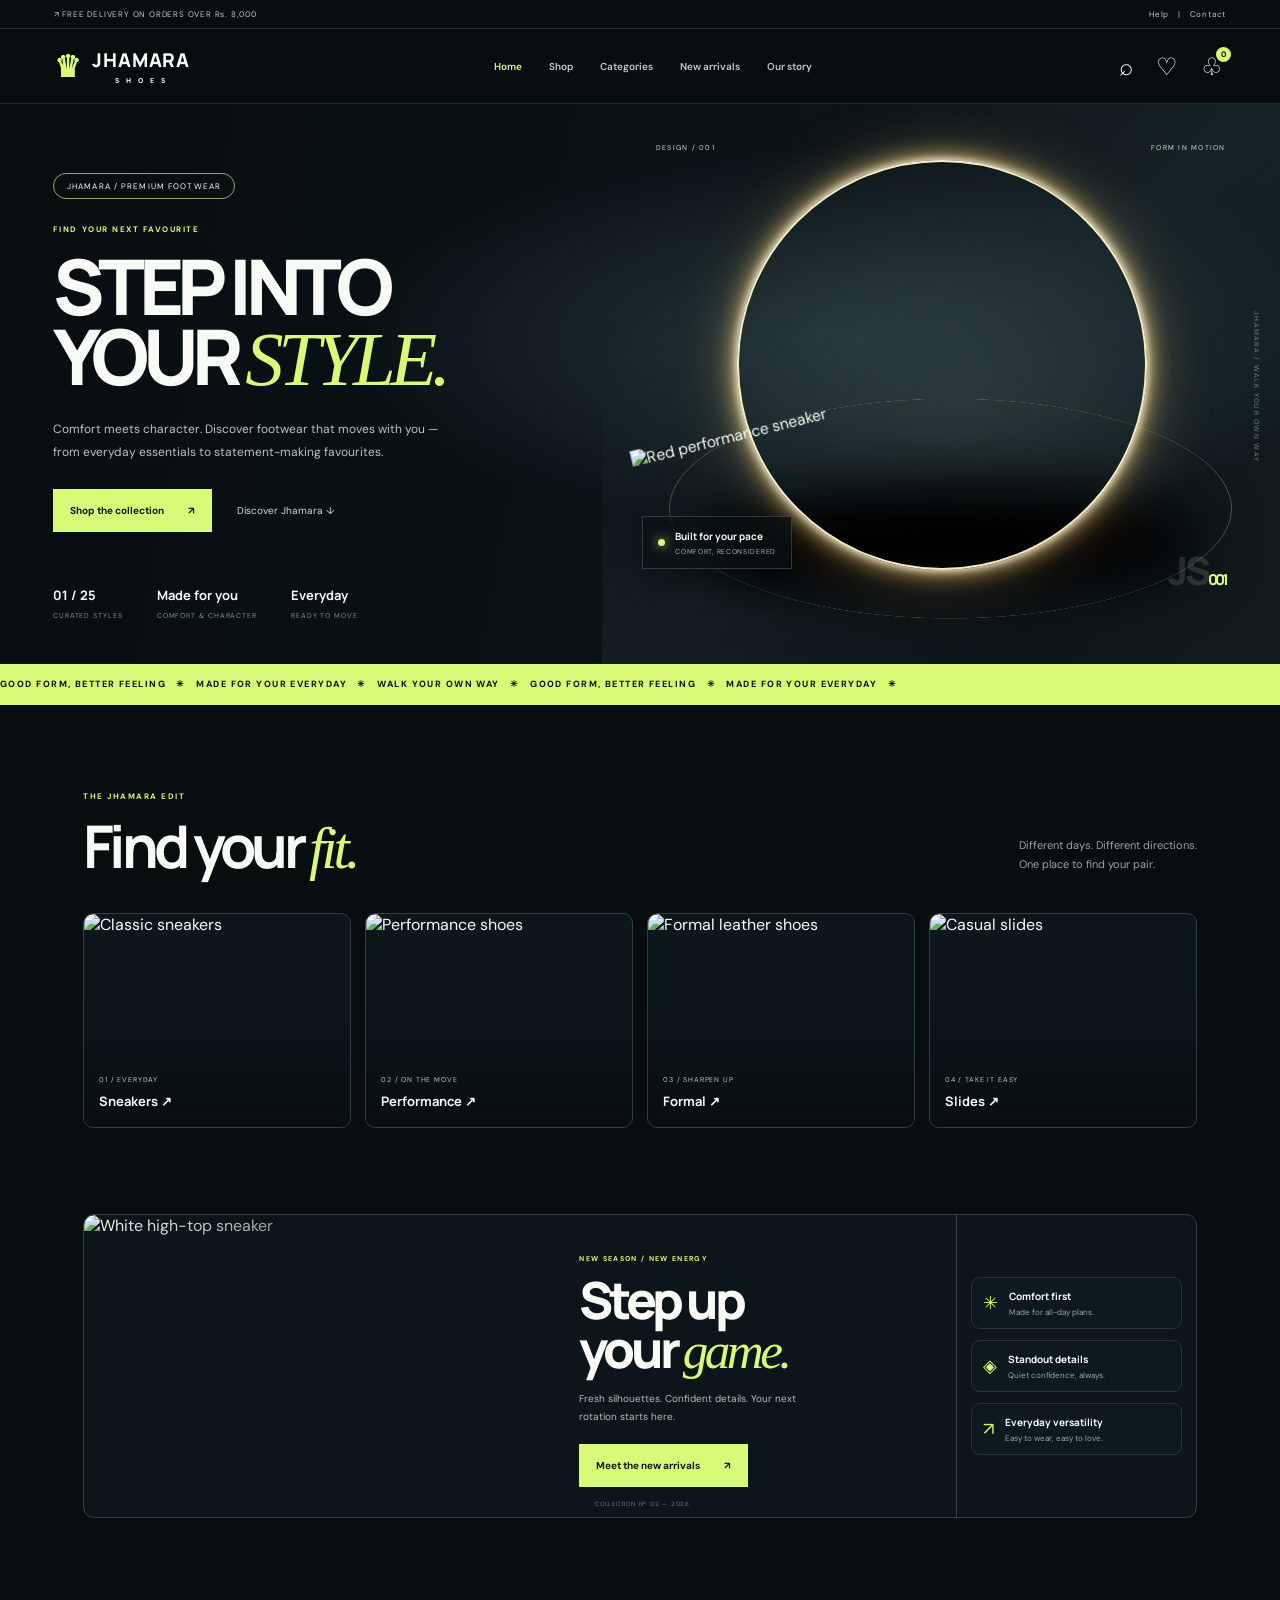
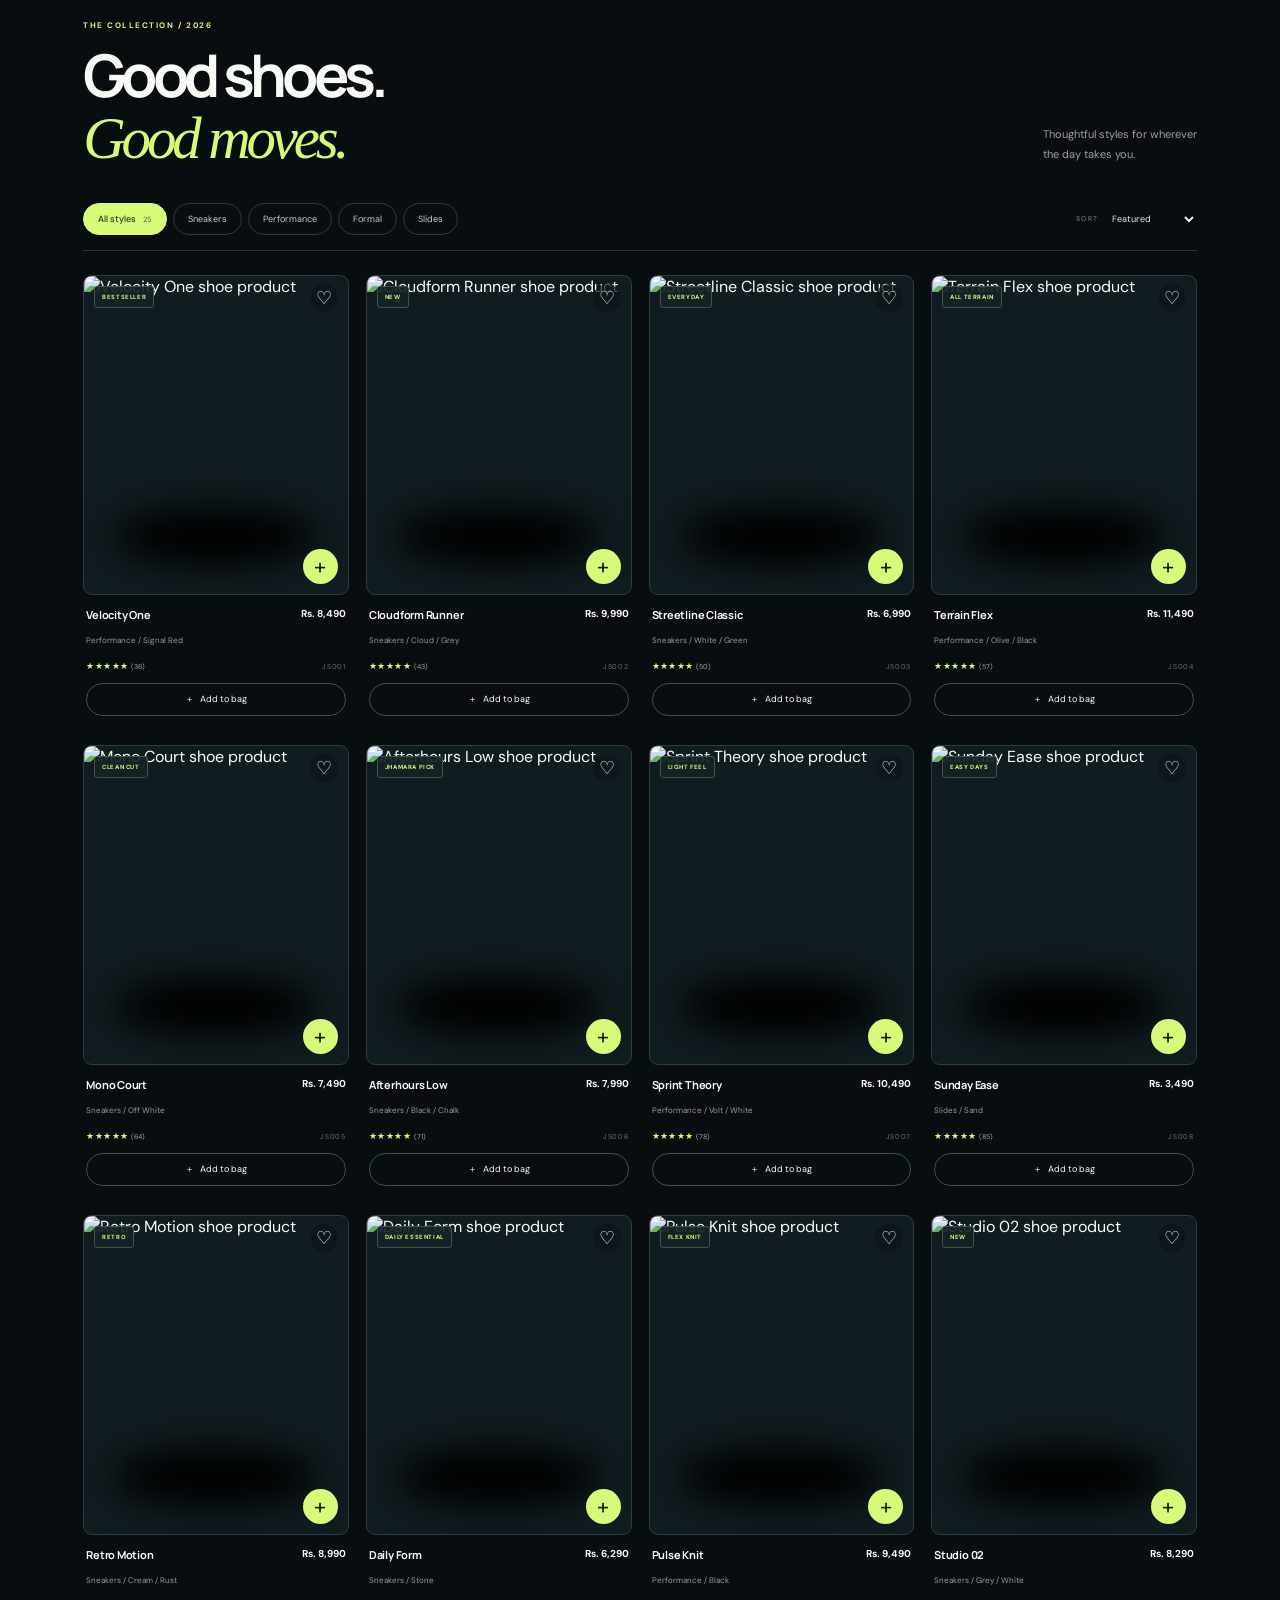
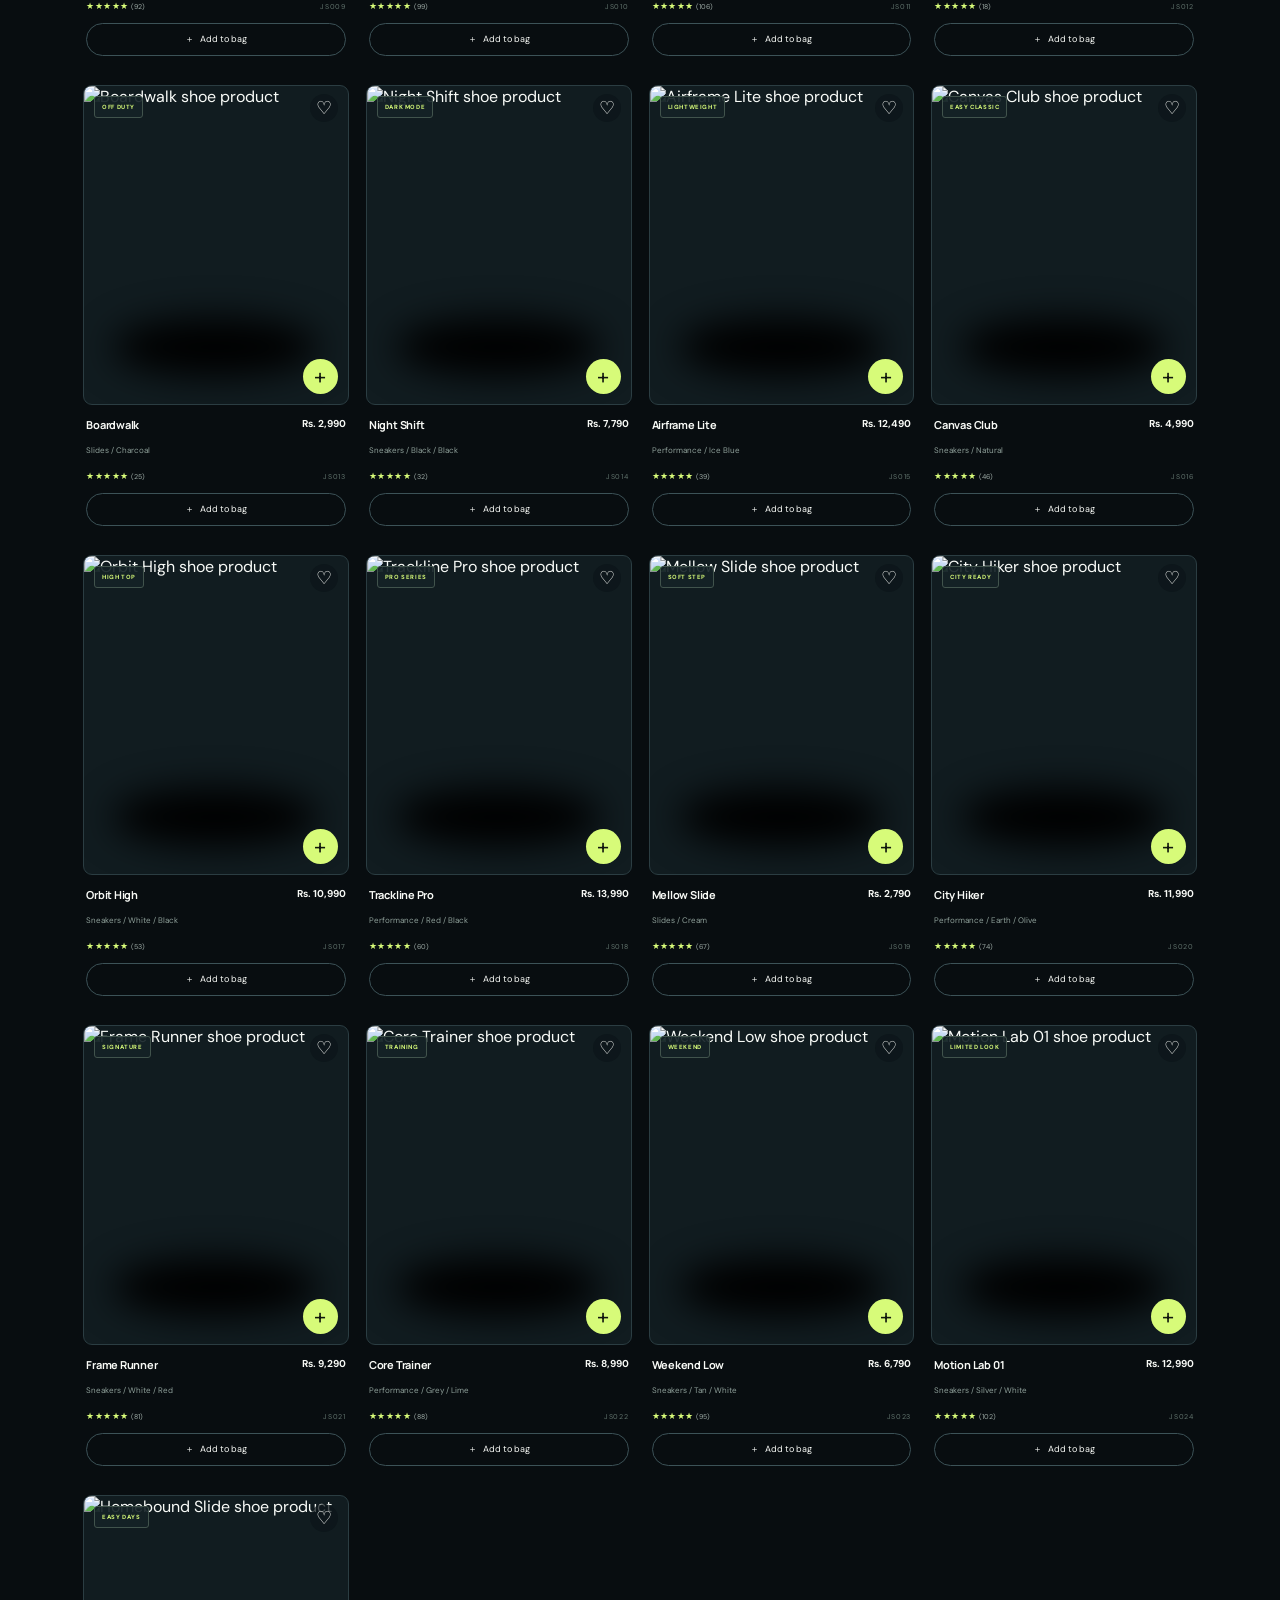
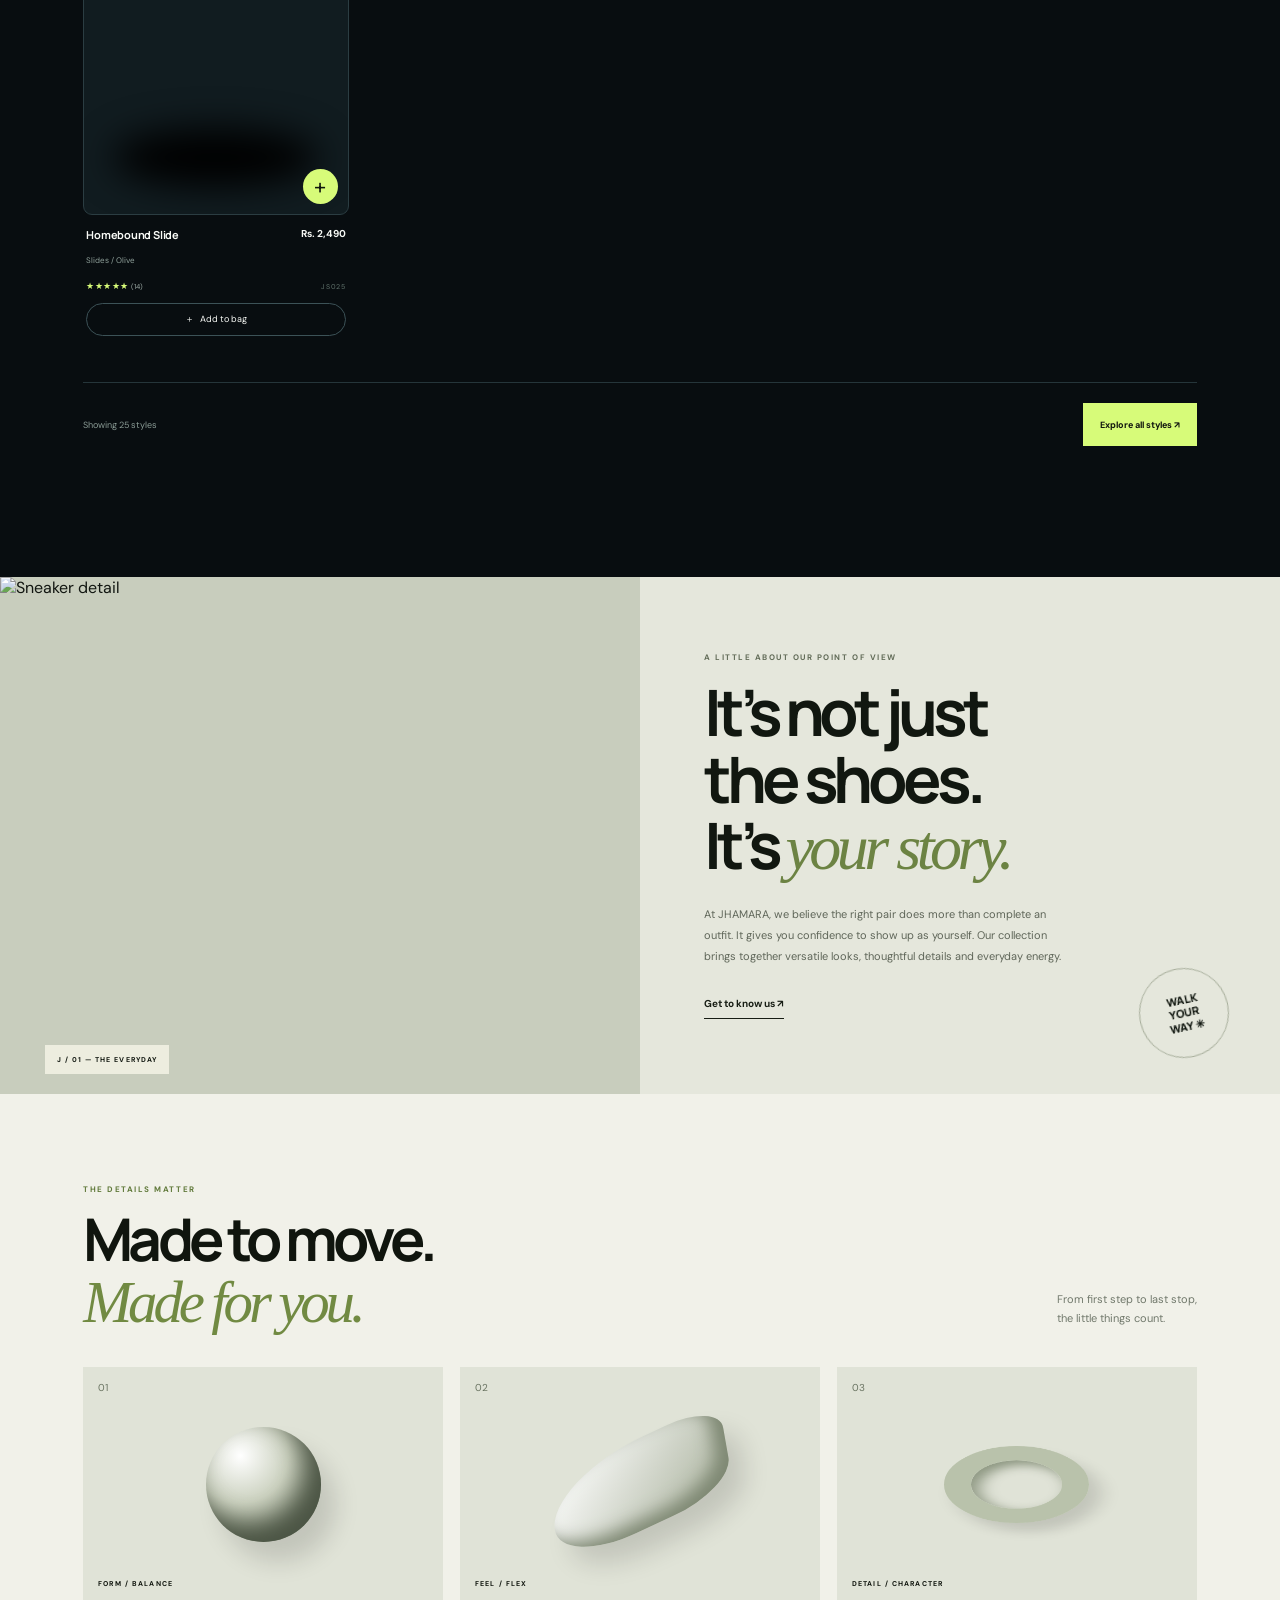
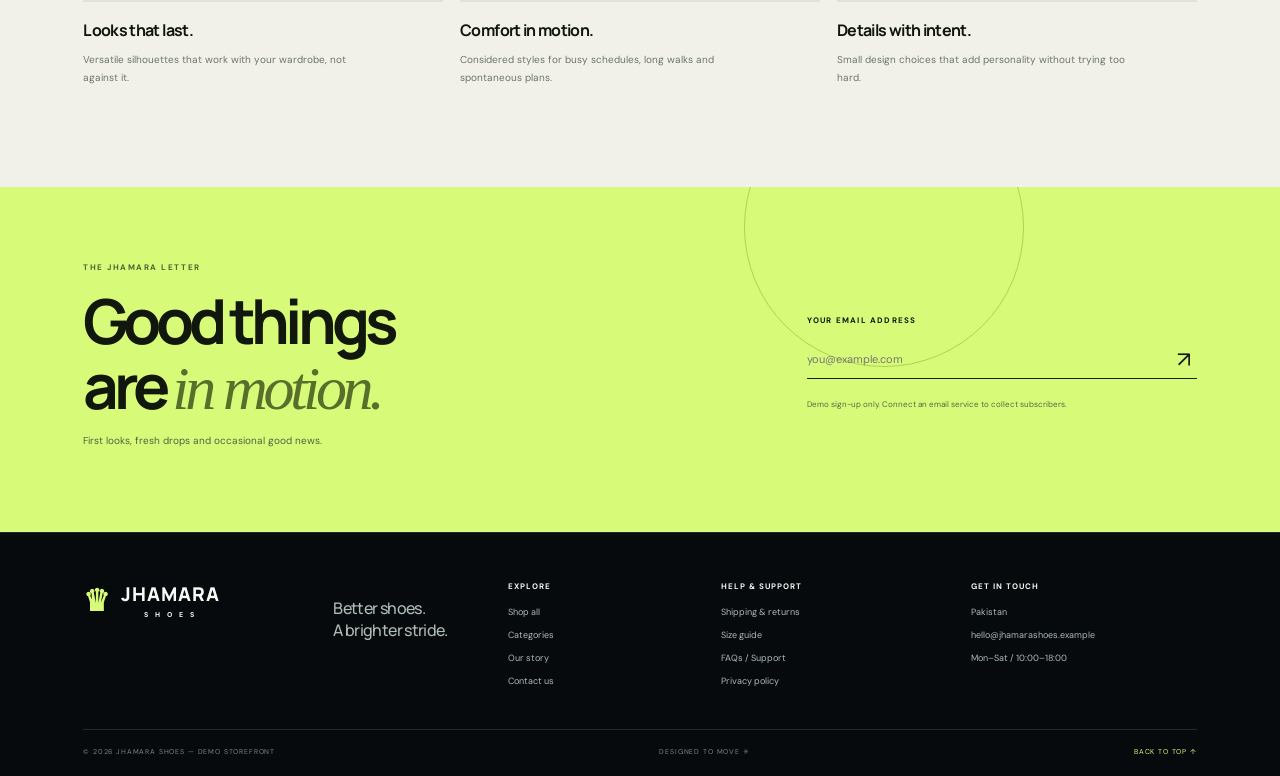
==== index.html @ 4a311818 "Deploy via HTMLaunch" ====
<!doctype html>
<html lang="en"><head>
<!-- htmlaunch:enhanced:v2 -->
<link rel="icon" type="image/svg+xml" href="data:image/svg+xml;utf8,%3Csvg%20xmlns%3D%22http%3A%2F%2Fwww.w3.org%2F2000%2Fsvg%22%20width%3D%2264%22%20height%3D%2264%22%20viewBox%3D%220%200%2064%2064%22%3E%3Cdefs%3E%3ClinearGradient%20id%3D%22g%22%20x1%3D%220%22%20y1%3D%220%22%20x2%3D%221%22%20y2%3D%221%22%3E%3Cstop%20offset%3D%220%25%22%20stop-color%3D%22hsl(134%2C72%25%2C58%25)%22%2F%3E%3Cstop%20offset%3D%22100%25%22%20stop-color%3D%22hsl(164%2C72%25%2C44%25)%22%2F%3E%3C%2FlinearGradient%3E%3C%2Fdefs%3E%3Crect%20width%3D%2264%22%20height%3D%2264%22%20rx%3D%2214%22%20fill%3D%22url(%23g)%22%2F%3E%3Ctext%20x%3D%2232%22%20y%3D%2246%22%20text-anchor%3D%22middle%22%20font-family%3D%22ui-sans-serif%2Csystem-ui%2C-apple-system%2CSegoe%20UI%2Csans-serif%22%20font-size%3D%2238%22%20font-weight%3D%22800%22%20fill%3D%22%23ffffff%22%3EJ%3C%2Ftext%3E%3C%2Fsvg%3E">
<link rel="canonical" href="https://muzzi-cloud.github.io/jhamara-shoes/">
<meta property="og:type" content="website">
<meta property="og:site_name" content="JHAMARA SHOES — Step Into Your Style">
<meta property="og:title" content="JHAMARA SHOES — Step Into Your Style">
<meta property="og:description" content="JHAMARA SHOES — premium footwear for every move.">
<meta property="og:url" content="https://muzzi-cloud.github.io/jhamara-shoes/">
<meta property="og:locale" content="en_US">
<meta property="og:image" content="https://s.wordpress.com/mshots/v1/https%3A%2F%2Fmuzzi-cloud.github.io%2Fjhamara-shoes%2F?w=1200&h=630">
<meta property="og:image:alt" content="JHAMARA SHOES — Step Into Your Style">
<meta property="og:image:width" content="1200">
<meta property="og:image:height" content="630">
<meta name="twitter:card" content="summary_large_image">
<meta name="twitter:title" content="JHAMARA SHOES — Step Into Your Style">
<meta name="twitter:description" content="JHAMARA SHOES — premium footwear for every move.">
<meta name="twitter:image" content="https://s.wordpress.com/mshots/v1/https%3A%2F%2Fmuzzi-cloud.github.io%2Fjhamara-shoes%2F?w=1200&h=630">
<meta name="twitter:image:alt" content="JHAMARA SHOES — Step Into Your Style">
<meta charset="utf-8"><meta name="viewport" content="width=device-width,initial-scale=1"><meta name="theme-color" content="#080d10"><meta name="description" content="JHAMARA SHOES — premium footwear for every move."><title>JHAMARA SHOES — Step Into Your Style</title><link rel="preconnect" href="https://fonts.googleapis.com"><link href="https://fonts.googleapis.com/css2?family=DM+Sans:wght@400;500;600;700&family=Manrope:wght@400;500;600;700;800&display=swap" rel="stylesheet"><link rel="stylesheet" href="styles.css"></head>
<body><div class="topbar"><span>↗ FREE DELIVERY ON ORDERS OVER Rs. 8,000</span><span><a href="contact.html">Help</a>　|　<a href="contact.html">Contact</a></span></div>
<header class="header"><a class="logo" href="index.html"><span class="crown">♛</span><span>JHAMARA<small> S H O E S</small></span></a><nav><a class="active" href="#home">Home</a><a href="#shop">Shop</a><a href="#categories">Categories</a><a href="#new">New arrivals</a><a href="#story">Our story</a></nav><div class="header-tools"><button id="searchOpen" aria-label="Search">⌕</button><button id="wishToggle" aria-label="Wishlist">♡</button><button id="bagOpen" aria-label="Shopping bag">♧ <b id="bagCount">0</b></button><button class="menu" id="menuOpen" aria-label="Open menu">☰</button></div></header>
<main id="home"><section class="hero"><div class="hero-bg"></div><div class="hero-content"><span class="pill">JHAMARA / PREMIUM FOOTWEAR</span><p class="overline">FIND YOUR NEXT FAVOURITE</p><h1>STEP INTO<br>YOUR <em>STYLE.</em></h1><p class="hero-text">Comfort meets character. Discover footwear that moves with you — from everyday essentials to statement-making favourites.</p><div class="hero-buttons"><a class="btn light" href="#shop">Shop the collection <span>↗</span></a><a class="underlink" href="#story">Discover Jhamara ↓</a></div><div class="hero-proof"><div><b>01 / 25</b><small>CURATED STYLES</small></div><div><b>Made for you</b><small>COMFORT & CHARACTER</small></div><div><b>Everyday</b><small>READY TO MOVE</small></div></div></div><div class="hero-stage"><div class="stage-ring"></div><div class="stage-ring ring2"></div><div class="stage-caption">DESIGN / 001 <span>FORM IN MOTION</span></div><img src="https://images.unsplash.com/photo-1542291026-7eec264c27ff?auto=format&fit=crop&w=1200&q=90" alt="Red performance sneaker" class="hero-shoe"><div class="glass-note"><span class="status-dot"></span><div><b>Built for your pace</b><small>COMFORT, RECONSIDERED</small></div></div><div class="stage-number">JS<span>001</span></div></div><div class="hero-side">JHAMARA / WALK YOUR OWN WAY</div></section>
<div class="ticker"><div>GOOD FORM, BETTER FEELING　✳　MADE FOR YOUR EVERYDAY　✳　WALK YOUR OWN WAY　✳　GOOD FORM, BETTER FEELING　✳　MADE FOR YOUR EVERYDAY　✳　</div></div>
<section class="section categories" id="categories"><div class="section-head"><div><p class="eyebrow">THE JHAMARA EDIT</p><h2>Find your <em>fit.</em></h2></div><p>Different days. Different directions.<br>One place to find your pair.</p></div><div class="category-grid"><button class="category-card" data-filter="Sneakers"><img src="https://images.unsplash.com/photo-1525966222134-fcfa99b8ae77?auto=format&fit=crop&w=650&q=80" alt="Classic sneakers"><span>01 / EVERYDAY</span><b>Sneakers ↗</b></button><button class="category-card" data-filter="Performance"><img src="https://images.unsplash.com/photo-1552346154-21d32810aba3?auto=format&fit=crop&w=650&q=80" alt="Performance shoes"><span>02 / ON THE MOVE</span><b>Performance ↗</b></button><button class="category-card" data-filter="Formal"><img src="https://images.unsplash.com/photo-1614252369475-531eba835eb1?auto=format&fit=crop&w=650&q=80" alt="Formal leather shoes"><span>03 / SHARPEN UP</span><b>Formal ↗</b></button><button class="category-card" data-filter="Slides"><img src="https://images.unsplash.com/photo-1603487742131-4160ec999306?auto=format&fit=crop&w=650&q=80" alt="Casual slides"><span>04 / TAKE IT EASY</span><b>Slides ↗</b></button></div></section>
<section class="new-banner" id="new"><div class="banner-image"><img src="https://images.unsplash.com/photo-1600185365483-26d7a4cc7519?auto=format&fit=crop&w=1200&q=85" alt="White high-top sneaker"></div><div class="banner-copy"><p class="eyebrow">NEW SEASON / NEW ENERGY</p><h2>Step up<br>your <em>game.</em></h2><p>Fresh silhouettes. Confident details. Your next rotation starts here.</p><a class="btn light" href="#shop">Meet the new arrivals <span>↗</span></a><div class="banner-index">COLLECTION Nº 02 — 2026</div></div><div class="banner-features"><div>✳ <span><b>Comfort first</b><small>Made for all-day plans.</small></span></div><div>◈ <span><b>Standout details</b><small>Quiet confidence, always.</small></span></div><div>↗ <span><b>Everyday versatility</b><small>Easy to wear, easy to love.</small></span></div></div></section>
<section class="section shop" id="shop"><div class="section-head"><div><p class="eyebrow">THE COLLECTION / 2026</p><h2>Good shoes.<br><em>Good moves.</em></h2></div><p>Thoughtful styles for wherever<br>the day takes you.</p></div><div class="shop-controls"><div class="filters" id="filters"><button class="filter active" data-filter="All">All styles <small>25</small></button><button class="filter" data-filter="Sneakers">Sneakers</button><button class="filter" data-filter="Performance">Performance</button><button class="filter" data-filter="Formal">Formal</button><button class="filter" data-filter="Slides">Slides</button></div><div class="sort"><label for="sortSelect">SORT</label><select id="sortSelect"><option value="featured">Featured</option><option value="low">Price: low to high</option><option value="high">Price: high to low</option><option value="name">Name A–Z</option></select></div></div><div class="products" id="products" aria-live="polite"></div><div class="shop-end"><span id="productCount">Showing 25 styles</span><button class="btn dark" id="allProducts">Explore all styles ↗</button></div></section>
<section class="story" id="story"><div class="story-image"><img src="https://images.unsplash.com/photo-1495555961986-6d4c1ecb7be3?auto=format&fit=crop&w=1200&q=85" alt="Sneaker detail"><span>J / 01 — THE EVERYDAY</span></div><div class="story-copy"><p class="eyebrow">A LITTLE ABOUT OUR POINT OF VIEW</p><h2>It’s not just<br>the shoes.<br>It’s <em>your story.</em></h2><p>At JHAMARA, we believe the right pair does more than complete an outfit. It gives you confidence to show up as yourself. Our collection brings together versatile looks, thoughtful details and everyday energy.</p><a class="underlink dark-link" href="about.html">Get to know us ↗</a><div class="stamp">WALK<br>YOUR<br>WAY ✳</div></div></section>
<section class="benefits"><div class="section-head"><div><p class="eyebrow">THE DETAILS MATTER</p><h2>Made to move.<br><em>Made for you.</em></h2></div><p>From first step to last stop,<br>the little things count.</p></div><div class="benefit-grid"><article><div class="benefit-art"><span>01</span><div class="benefit-orb"></div><small>FORM / BALANCE</small></div><h3>Looks that last.</h3><p>Versatile silhouettes that work with your wardrobe, not against it.</p></article><article><div class="benefit-art"><span>02</span><div class="benefit-sole"></div><small>FEEL / FLEX</small></div><h3>Comfort in motion.</h3><p>Considered styles for busy schedules, long walks and spontaneous plans.</p></article><article><div class="benefit-art"><span>03</span><div class="benefit-ring"></div><small>DETAIL / CHARACTER</small></div><h3>Details with intent.</h3><p>Small design choices that add personality without trying too hard.</p></article></div></section>
<section class="newsletter"><div><p class="eyebrow">THE JHAMARA LETTER</p><h2>Good things<br>are <em>in motion.</em></h2><p>First looks, fresh drops and occasional good news.</p></div><form id="newsletterForm"><label for="email">YOUR EMAIL ADDRESS</label><div class="email-line"><input type="email" id="email" placeholder="you@example.com" required><button aria-label="Subscribe">↗</button></div><small id="newsletterMessage">Demo sign-up only. Connect an email service to collect subscribers.</small></form><div class="newsletter-circle"></div></section></main>
<footer class="footer"><div class="footer-main"><a class="logo footer-logo" href="#"><span class="crown">♛</span><span>JHAMARA<small> S H O E S</small></span></a><p>Better shoes.<br>A brighter stride.</p><div><b>EXPLORE</b><a href="#shop">Shop all</a><a href="#categories">Categories</a><a href="about.html">Our story</a><a href="contact.html">Contact us</a></div><div><b>HELP & SUPPORT</b><a href="shipping-returns.html">Shipping & returns</a><a href="shipping-returns.html">Size guide</a><a href="contact.html">FAQs / Support</a><a href="privacy.html">Privacy policy</a></div><div><b>GET IN TOUCH</b><span>Pakistan</span><span>hello@jhamarashoes.example</span><span>Mon–Sat / 10:00–18:00</span></div></div><div class="footer-bottom"><span>© 2026 JHAMARA SHOES — DEMO STOREFRONT</span><span>DESIGNED TO MOVE ✳</span><a href="#home">BACK TO TOP ↑</a></div></footer>
<div class="overlay" id="searchOverlay"><div class="search-box"><button class="x" id="searchClose">×</button><p class="eyebrow">FIND YOUR NEXT PAIR</p><input id="searchInput" placeholder="Search shoes, styles, categories…" autocomplete="off"><div id="searchResults"></div></div></div>
<aside class="drawer" id="cartDrawer"><div class="drawer-head"><div><p class="eyebrow">YOUR SELECTION</p><h2>Your bag <small id="drawerCount">0 items</small></h2></div><button class="x" id="cartClose">×</button></div><div class="cart-items" id="cartItems"></div><div class="empty-cart" id="emptyCart"><span>♛</span><h3>Your next favourite is waiting.</h3><p>Add a pair and make it yours.</p><button class="btn dark" id="continueShop">Explore the collection ↗</button></div><div class="cart-bottom" id="cartBottom"><div class="subtotal"><span>Subtotal</span><b id="subtotal">Rs. 0</b></div><p>Delivery and any applicable charges are calculated at checkout.</p><button class="btn light checkout" id="checkoutButton">Continue to checkout ↗</button><small>DEMO CHECKOUT — NO PAYMENT IS TAKEN</small></div></aside><div class="scrim" id="scrim"></div><div class="toast" id="toast" role="status"></div>
<script src="products.js"></script><script src="app.js"></script></body></html>
---- styles.css ----
:root{--bg:#080d10;--panel:#0d171c;--paper:#f2f1e9;--white:#f8faf6;--acid:#d7fb79;--muted:#9ca8a7;--line:#25353a;--font:'DM Sans',sans-serif;--display:'Manrope',sans-serif;--ease:cubic-bezier(.2,.75,.25,1)}*{box-sizing:border-box}html{scroll-behavior:smooth;scroll-padding-top:95px}body{margin:0;background:var(--bg);color:var(--white);font-family:var(--font);-webkit-font-smoothing:antialiased}body.locked{overflow:hidden}a{color:inherit;text-decoration:none}button,input,select,textarea{font:inherit}button{color:inherit;cursor:pointer}.topbar{height:29px;border-bottom:1px solid #233036;padding:0 4.2%;display:flex;justify-content:space-between;align-items:center;font-size:8px;letter-spacing:.1em;color:#c1cbca}.header{height:75px;padding:0 4.2%;display:flex;align-items:center;justify-content:space-between;background:#080d10ed;position:sticky;top:0;z-index:20;border-bottom:1px solid #1d2b30;backdrop-filter:blur(18px)}.logo{display:flex;align-items:center;gap:10px;font:800 19px var(--display);letter-spacing:.05em;white-space:nowrap}.crown{color:var(--acid);font-size:30px;line-height:1}.logo small{display:block;text-align:center;font:700 7px var(--font);letter-spacing:.35em;margin-top:3px}.header nav{display:flex;align-items:center;gap:27px;font-size:10px;font-weight:600}.header nav a{color:#c4ccca;transition:color .2s}.header nav a:hover,.header nav a.active{color:var(--acid)}.header-tools{display:flex;align-items:center;gap:17px}.header-tools button{background:none;border:0;font-size:24px;position:relative;padding:3px}.header-tools button b{font:700 8px var(--font);position:absolute;top:-1px;right:-5px;background:var(--acid);color:#10150d;border-radius:50%;width:15px;height:15px;display:grid;place-items:center}.menu{display:none}.hero{display:grid;grid-template-columns:47% 53%;min-height:560px;position:relative;overflow:hidden;background:#0a1115}.hero-bg{position:absolute;inset:0;background:radial-gradient(ellipse at 67% 42%,#23363b 0,transparent 42%),linear-gradient(100deg,#080d10 0%,#0a1216 50%,#101b1e 100%);pointer-events:none}.hero-content{position:relative;z-index:2;padding:62px 0 37px 8.8%;align-self:center}.pill{display:inline-block;border:1px solid #8eaa60;border-radius:30px;padding:7px 13px;font-size:8px;letter-spacing:.14em;margin-bottom:25px}.overline,.eyebrow{font-size:8px;letter-spacing:.19em;color:var(--acid);font-weight:700;margin:0 0 17px;text-transform:uppercase}.hero h1{font:800 clamp(50px,6vw,82px)/.91 var(--display);letter-spacing:-.085em;margin:0 0 23px}.hero h1 em,.section-head h2 em,.banner-copy h2 em,.story-copy h2 em,.newsletter h2 em,.page-hero h1 em{font-family:Georgia,serif;font-weight:400;letter-spacing:-.07em;color:var(--acid)}.hero-text{max-width:390px;font-size:12px;line-height:1.9;color:#bac4c2;margin-bottom:25px}.hero-buttons{display:flex;align-items:center;gap:25px;flex-wrap:wrap}.btn{border:0;display:inline-flex;align-items:center;justify-content:center;gap:24px;min-height:43px;padding:13px 17px;font-size:10px;font-weight:700;transition:transform .25s var(--ease),background .25s;cursor:pointer}.btn:hover{transform:translateY(-3px)}.btn.light{background:var(--acid);color:#10150e}.btn.light:hover{background:#e8ffb1}.btn.dark{background:var(--acid);color:#10150e}.underlink{font-size:10px;color:#d3dbd7}.underlink:hover{color:var(--acid)}.hero-proof{display:flex;gap:34px;margin-top:54px}.hero-proof div{display:flex;flex-direction:column;gap:7px}.hero-proof b{font:700 13px var(--display)}.hero-proof small{font-size:7px;letter-spacing:.13em;color:#82918f}.hero-stage{position:relative;min-height:530px;display:grid;place-items:center;overflow:hidden;isolation:isolate}.hero-stage:before{content:"";position:absolute;inset:0;background:linear-gradient(140deg,transparent 20%,#24363a55 50%,transparent 80%),radial-gradient(ellipse at 53% 54%,#8e9d8d22,transparent 50%);z-index:-2}.hero-stage:after{content:"";position:absolute;left:14%;bottom:12%;width:75%;height:20%;border-radius:50%;background:#000;filter:blur(30px);z-index:-1}.stage-ring{position:absolute;width:min(65%,410px);aspect-ratio:1;border:2px solid #f7edc0;border-radius:50%;box-shadow:0 0 8px #fff,0 0 25px #f7d982,0 0 65px #e4a55d66;top:10%;left:20%;animation:ringPulse 5s ease-in-out infinite}.ring2{width:83%;left:10%;top:22%;border-width:1px;opacity:.28;transform:rotateX(67deg);box-shadow:none;border-color:#d7fb79}@keyframes ringPulse{50%{box-shadow:0 0 15px #fff,0 0 38px #f7d982,0 0 95px #e4a55d88}}.hero-shoe{position:relative;width:96%;max-height:430px;object-fit:contain;filter:drop-shadow(0 30px 18px #0009);mix-blend-mode:screen;transform:rotate(-14deg) rotateY(-12deg);animation:shoeLevitate 6s ease-in-out infinite;transition:transform .6s var(--ease)}.hero-stage:hover .hero-shoe{transform:rotate(-8deg) rotateY(0) translateY(-9px)}@keyframes shoeLevitate{0%,100%{translate:0 0}50%{translate:0 -12px}}.stage-caption{position:absolute;top:7%;left:8%;right:8%;display:flex;justify-content:space-between;font-size:7px;letter-spacing:.18em;color:#d5ded8}.glass-note{position:absolute;bottom:17%;left:6%;display:flex;align-items:center;gap:10px;padding:12px 15px;background:#0a1115bb;border:1px solid #ffffff2b;backdrop-filter:blur(15px);box-shadow:0 10px 30px #0005}.status-dot{width:7px;height:7px;border-radius:50%;background:var(--acid);box-shadow:0 0 12px var(--acid)}.glass-note b{font:700 10px var(--display);display:block}.glass-note small{display:block;font-size:7px;color:#a9b4af;letter-spacing:.1em;margin-top:4px}.stage-number{position:absolute;right:8%;bottom:12%;font:800 39px var(--display);color:#ffffff20;letter-spacing:-.08em}.stage-number span{font-size:15px;color:var(--acid)}.hero-side{position:absolute;right:1.5%;top:37%;writing-mode:vertical-rl;font-size:7px;letter-spacing:.18em;color:#6f807d}.ticker{overflow:hidden;background:var(--acid);color:#11170e;padding:14px 0;white-space:nowrap;font-size:9px;font-weight:800;letter-spacing:.16em}.ticker div{width:max-content;animation:ticker 28s linear infinite}@keyframes ticker{to{transform:translateX(-35%)}}.section{padding:86px 6.5%}.section-head{display:flex;align-items:end;justify-content:space-between;gap:25px;margin-bottom:34px}.section-head .eyebrow{margin-bottom:14px}.section-head h2,.story-copy h2,.newsletter h2{font:700 clamp(37px,4.6vw,59px)/1.04 var(--display);letter-spacing:-.08em;margin:0}.section-head>p{font-size:11px;line-height:1.8;color:#96a4a1;margin:0 0 4px}.category-grid{display:grid;grid-template-columns:repeat(4,1fr);gap:14px}.category-card{position:relative;min-width:0;text-align:left;background:#0c171c;border:1px solid #2c4045;border-radius:10px;overflow:hidden;padding:0;min-height:215px;transition:transform .3s,border-color .3s}.category-card:hover{transform:translateY(-5px);border-color:#a7c65f}.category-card:after{content:"";position:absolute;inset:40% 0 0;background:linear-gradient(transparent,#080d10e8)}.category-card img{width:100%;height:100%;position:absolute;inset:0;object-fit:cover;mix-blend-mode:screen;transition:transform .6s var(--ease)}.category-card:hover img{transform:scale(1.08) rotate(-2deg)}.category-card span,.category-card b{position:absolute;z-index:2;left:15px}.category-card span{bottom:43px;font-size:7px;color:#b9c8c1;letter-spacing:.12em}.category-card b{bottom:17px;font:700 13px var(--display)}.new-banner{margin:0 6.5% 10px;display:grid;grid-template-columns:1.1fr .9fr 240px;min-height:280px;border:1px solid #2c4045;border-radius:11px;overflow:hidden;background:#0b151a;position:relative}.banner-image{position:relative;min-height:280px;overflow:hidden}.banner-image:after{content:"";position:absolute;inset:0;background:linear-gradient(90deg,transparent,#0b151a)}.banner-image img{height:100%;width:100%;position:absolute;inset:0;object-fit:cover;mix-blend-mode:screen}.banner-copy{padding:39px 0 30px 4%;align-self:center;position:relative;z-index:2}.banner-copy h2{font:800 clamp(33px,4vw,52px)/.95 var(--display);letter-spacing:-.08em;margin:0 0 14px}.banner-copy>p:not(.eyebrow){font-size:10px;line-height:1.8;color:#b3bfba;max-width:250px;margin-bottom:18px}.banner-copy .eyebrow{font-size:7px;margin-bottom:12px}.banner-index{position:absolute;bottom:9px;left:8%;font-size:6px;letter-spacing:.13em;color:#72817c}.banner-features{border-left:1px solid #31454a;padding:22px 14px;display:flex;flex-direction:column;justify-content:center;gap:11px}.banner-features>div{display:flex;align-items:center;gap:11px;background:#0c191e;border:1px solid #25373c;border-radius:9px;padding:11px;color:var(--acid);font-size:18px}.banner-features span{display:flex;flex-direction:column;gap:4px}.banner-features b{font:700 10px var(--display);color:white}.banner-features small{font-size:8px;color:#98a8a3}.shop{padding-top:92px}.shop-controls{display:flex;justify-content:space-between;align-items:center;gap:20px;border-bottom:1px solid var(--line);padding-bottom:15px;margin-bottom:24px}.filters{display:flex;flex-wrap:wrap;gap:6px}.filter{border:1px solid #2b3a3e;border-radius:30px;padding:9px 14px;background:transparent;font-size:9px;color:#c4cfca;transition:all .2s}.filter.active,.filter:hover{background:var(--acid);color:#10150e;border-color:var(--acid)}.filter small{opacity:.65;margin-left:5px}.sort{display:flex;align-items:center;gap:10px;white-space:nowrap}.sort label{font-size:7px;letter-spacing:.16em;color:#7e908a}.sort select{border:0;background:transparent;color:#e9eee9;font-size:9px;outline-offset:4px}.sort option{color:#111;background:#fff}.products{display:grid;grid-template-columns:repeat(4,minmax(0,1fr));gap:17px}.product-card{min-width:0;animation:fadeUp .45s var(--ease) both}.product-image{aspect-ratio:.83;position:relative;background:#111c20;border:1px solid #2b3d42;border-radius:9px;overflow:hidden;isolation:isolate;perspective:800px}.product-image:before{content:"";position:absolute;width:78%;height:18%;left:11%;bottom:9%;background:#000;filter:blur(18px);border-radius:50%;z-index:-1}.product-image img{width:100%;height:100%;object-fit:cover;mix-blend-mode:screen;transition:transform .6s var(--ease),filter .4s}.product-card:hover .product-image img{transform:scale(1.08) rotate(-2deg);filter:saturate(1.15)}.badge{position:absolute;left:10px;top:10px;background:#142126e8;border:1px solid #41534c;border-radius:3px;padding:6px 7px;font-size:6px;letter-spacing:.1em;font-weight:700;color:var(--acid)}.wish{position:absolute;right:10px;top:8px;border:0;background:#0b1519bb;border-radius:50%;width:28px;height:28px;font-size:18px}.wish.chosen{color:#ff8091}.quick-add{position:absolute;right:10px;bottom:10px;width:35px;height:35px;border:0;border-radius:50%;background:var(--acid);color:#11170e;font-size:22px;transition:transform .25s}.quick-add:hover{transform:rotate(90deg)}.product-info{padding:12px 3px}.product-line{display:flex;justify-content:space-between;gap:8px;align-items:start}.product-line h3{font:700 11px var(--display);margin:0 0 5px;letter-spacing:-.02em}.product-line small{font-size:8px;color:#8fa09a}.product-line>b{font-size:10px;white-space:nowrap}.product-foot{display:flex;justify-content:space-between;align-items:center;margin-top:12px}.stars{font-size:9px;color:var(--acid);letter-spacing:.05em}.stars small{font-size:7px;color:#9caaa5;letter-spacing:0}.sku{font-size:7px;color:#62746e;letter-spacing:.1em}.add-button{width:100%;margin-top:11px;background:transparent;border:1px solid #3c5257;border-radius:30px;padding:9px 10px;font-size:9px;transition:all .2s}.add-button:hover{background:var(--acid);border-color:var(--acid);color:#10150e}.shop-end{display:flex;justify-content:space-between;align-items:center;border-top:1px solid var(--line);margin-top:34px;padding-top:20px}.shop-end>span{font-size:9px;color:#8a9b95}.shop-end .btn{font-size:9px}.no-results{grid-column:1/-1;padding:30px;color:#a5b2ad}.story{display:grid;grid-template-columns:1fr 1fr;background:#e5e7dc;color:#111710;margin-top:45px}.story-image{min-height:500px;position:relative;overflow:hidden;background:#c8cdbd}.story-image img{position:absolute;inset:0;width:100%;height:100%;object-fit:cover;filter:saturate(.7);transition:transform 1s var(--ease)}.story:hover .story-image img{transform:scale(1.04)}.story-image span{position:absolute;bottom:20px;left:7%;background:#f4f4e5d9;padding:10px 12px;font-size:7px;letter-spacing:.15em;font-weight:700}.story-copy{padding:75px 10%;position:relative;overflow:hidden}.story-copy .eyebrow{color:#626c58}.story-copy h2{font-size:clamp(42px,5vw,66px);margin-bottom:22px}.story-copy h2 em{color:#6c8343}.story-copy>p:not(.eyebrow){font-size:11px;line-height:1.9;color:#5f6659;max-width:370px;margin-bottom:24px}.dark-link{color:#171d14;border-bottom:1px solid #171d14;padding-bottom:8px;display:inline-block;font-weight:700}.stamp{position:absolute;right:8%;bottom:7%;width:90px;height:90px;border:1px solid #a5ac99;border-radius:50%;display:grid;place-content:center;text-align:center;font:800 11px/1.2 var(--display);transform:rotate(-12deg)}.benefits{padding:90px 6.5%;background:#f1f1e9;color:#10150e}.benefits .section-head>p{color:#70786b}.benefits .section-head .eyebrow{color:#60793a}.benefits .section-head h2 em{color:#718a42}.benefit-grid{display:grid;grid-template-columns:repeat(3,1fr);gap:17px}.benefit-grid article h3{font:700 16px var(--display);letter-spacing:-.04em;margin:17px 0 8px}.benefit-grid article>p{font-size:10px;line-height:1.8;color:#6d7569;max-width:290px}.benefit-art{height:235px;background:#e0e3d7;position:relative;display:grid;place-items:center;overflow:hidden}.benefit-art>span{position:absolute;top:14px;left:15px;font-size:10px;color:#687260}.benefit-art>small{position:absolute;bottom:14px;left:15px;font-size:7px;letter-spacing:.16em;font-weight:700}.benefit-orb{width:115px;height:115px;border-radius:50%;background:radial-gradient(circle at 30% 25%,#fff,#cbd1bf 40%,#717b67 78%);box-shadow:inset -14px -16px 25px #4c5545,15px 20px 25px #0002;animation:orbFloat 5s ease-in-out infinite}.benefit-sole{width:190px;height:85px;border-radius:65% 35% 40% 50%;background:linear-gradient(140deg,#fff,#a9b19c);transform:rotate(-25deg) skewX(-15deg);box-shadow:inset -13px -10px 17px #7e8873,14px 22px 25px #0002}.benefit-ring{width:145px;height:145px;border:27px solid #b9c2ab;border-radius:50%;box-shadow:inset 8px 8px 18px #8c9680,12px 17px 20px #0002;transform:rotateX(58deg);animation:spin 17s linear infinite}@keyframes orbFloat{50%{transform:translateY(-9px) rotateY(22deg)}}@keyframes spin{to{transform:rotateX(58deg) rotateZ(360deg)}}.newsletter{position:relative;overflow:hidden;padding:75px 6.5%;display:flex;justify-content:space-between;align-items:center;gap:45px;background:var(--acid);color:#11170d}.newsletter .eyebrow{color:#4e6034}.newsletter h2{font-size:clamp(40px,5vw,62px);margin-bottom:14px}.newsletter h2 em{color:#586f2c}.newsletter>div:first-child>p:last-child{font-size:10px;color:#526143}.newsletter form{width:min(390px,100%);position:relative;z-index:2}.newsletter label{font-size:8px;font-weight:700;letter-spacing:.15em}.email-line{display:flex;border-bottom:1px solid #18210f;margin:12px 0}.email-line input{min-width:0;flex:1;border:0;background:transparent;padding:12px 0;font-size:11px;outline:none}.email-line button{border:0;background:transparent;font-size:22px}.newsletter form small{font-size:8px;color:#586644;line-height:1.5}.newsletter-circle{position:absolute;right:20%;top:-100px;width:280px;height:280px;border:1px solid #b0d34f;border-radius:50%;pointer-events:none}.footer{background:#060a0c;padding:48px 6.5% 20px;border-top:1px solid #1c2a2f}.footer-main{display:grid;grid-template-columns:1.2fr .8fr 1fr 1.2fr 1.2fr;gap:24px;padding-bottom:42px}.footer-logo{align-self:start}.footer-main>p{font:500 16px/1.4 var(--display);letter-spacing:-.04em;color:#aebbb5}.footer-main>div{display:flex;flex-direction:column;gap:11px;font-size:9px;color:#aebbb5}.footer-main>div b{font-size:8px;letter-spacing:.13em;color:#f2f6f1;margin-bottom:4px}.footer-main a:hover{color:var(--acid)}.footer-bottom{border-top:1px solid #ffffff20;padding-top:17px;display:flex;justify-content:space-between;gap:18px;font-size:7px;letter-spacing:.12em;color:#788883}.footer-bottom a{color:var(--acid)}.overlay{position:fixed;inset:0;background:#000b;backdrop-filter:blur(7px);z-index:60;display:flex;justify-content:center;align-items:flex-start;padding:13vh 20px;opacity:0;visibility:hidden;transition:all .3s}.overlay.show{opacity:1;visibility:visible}.search-box{width:min(620px,100%);max-height:75vh;overflow:auto;background:#101a1e;border:1px solid #2e4145;padding:32px;position:relative}.x{background:transparent;border:0;font-size:29px;line-height:1;cursor:pointer}.search-box>.x{position:absolute;right:20px;top:17px}.search-box input{width:100%;background:transparent;border:0;border-bottom:1px solid #52615c;padding:15px 0;font:500 21px var(--display);color:white;outline:none}.search-result{display:flex;align-items:center;gap:13px;width:100%;padding:10px;background:transparent;border:0;text-align:left}.search-result:hover{background:#1a292d}.search-result img{width:55px;height:55px;object-fit:cover;background:#172428}.search-result b{font:700 11px var(--display);display:block}.search-result small{display:block;font-size:9px;color:#a3b2ac;margin-top:5px}.search-hint{font-size:10px;color:#a5b2ad}.drawer{position:fixed;right:0;top:0;height:100dvh;width:min(450px,100%);z-index:70;background:#0d171b;border-left:1px solid #2d4145;transform:translateX(105%);transition:transform .4s var(--ease);padding:24px;display:flex;flex-direction:column}.drawer.open{transform:translateX(0)}.drawer-head{display:flex;justify-content:space-between;align-items:start;padding-bottom:18px;border-bottom:1px solid #26363b}.drawer-head .eyebrow{margin-bottom:8px}.drawer-head h2{font:700 25px var(--display);letter-spacing:-.06em;margin:0}.drawer-head h2 small{font:400 10px var(--font);color:#9aaba4}.cart-items{overflow:auto;flex:1}.cart-line{display:grid;grid-template-columns:75px 1fr auto;gap:12px;padding:15px 0;border-bottom:1px solid #26363b}.cart-line img{width:75px;height:85px;object-fit:cover;background:#172428}.cart-line h3{font:700 11px var(--display);margin:4px 0 6px}.cart-line small{font-size:8px;color:#9eada7}.cart-line>b{font-size:10px;white-space:nowrap}.qty{display:flex;align-items:center;gap:9px;margin-top:10px}.qty button{width:22px;height:22px;border:1px solid #43554f;background:transparent}.qty span{font-size:10px}.qty .remove{border:0;text-decoration:underline;font-size:8px;width:auto;margin-left:5px}.cart-bottom{border-top:1px solid #26363b;padding-top:17px}.subtotal{display:flex;justify-content:space-between;font-size:12px}.subtotal b{font-size:14px}.cart-bottom p{font-size:9px;line-height:1.6;color:#9baba4;margin:11px 0}.checkout{width:100%;justify-content:space-between}.cart-bottom>small{display:block;text-align:center;font-size:7px;letter-spacing:.12em;color:#82928c;margin-top:12px}.empty-cart{display:none;text-align:center;margin:auto;padding:25px 0}.empty-cart.show{display:block}.empty-cart>span{font-size:38px;color:var(--acid)}.empty-cart h3{font:700 19px var(--display)}.empty-cart p{font-size:10px;color:#a0ada7;margin-bottom:20px}.scrim{position:fixed;inset:0;background:#000a;z-index:65;opacity:0;visibility:hidden;transition:all .3s}.scrim.show{opacity:1;visibility:visible}.toast{position:fixed;bottom:20px;left:50%;transform:translate(-50%,15px);background:var(--acid);color:#10150e;padding:13px 18px;font-size:10px;font-weight:700;z-index:100;opacity:0;visibility:hidden;transition:all .25s;max-width:90vw;text-align:center}.toast.show{opacity:1;visibility:visible;transform:translate(-50%,0)}@keyframes fadeUp{from{opacity:0;transform:translateY(10px)}to{opacity:1;transform:translateY(0)}}.page-hero{padding:75px 8% 65px;background:radial-gradient(ellipse at 75% 40%,#263c40,transparent 50%),#0b1317}.page-hero h1{font:800 clamp(45px,7vw,78px)/1 var(--display);letter-spacing:-.08em;margin:0 0 18px}.page-hero p:last-child{max-width:550px;font-size:12px;line-height:1.9;color:#aab8b2}.content{padding:55px 8% 85px;max-width:1050px}.content h2{font:700 23px var(--display);letter-spacing:-.05em;margin:32px 0 10px}.content p,.content li{font-size:12px;line-height:1.9;color:#aab6b0}.content ul{padding-left:20px}.notice{padding:14px;background:#192621;border:1px solid #334538;color:#c3d1bd;font-size:10px;line-height:1.7;margin:20px 0}.contact-layout{display:grid;grid-template-columns:1fr 1fr;gap:55px}.contact-form{display:grid;gap:16px}.contact-form h2{margin-top:0}.contact-form label{font-size:8px;letter-spacing:.13em;font-weight:700}.contact-form input,.contact-form textarea,.contact-form select{display:block;width:100%;padding:13px;margin-top:8px;border:1px solid #304248;background:#101a1e;color:white;outline-offset:2px;font-size:11px}.contact-form textarea{min-height:120px;resize:vertical}.contact-form select option{background:#101a1e}.form-message{font-size:10px;color:var(--acid);min-height:14px}.checkout-layout{display:grid;grid-template-columns:1.1fr .9fr;gap:40px}.form-grid{display:grid;grid-template-columns:1fr 1fr;gap:15px}.checkout-summary{height:max-content;background:#101a1e;border:1px solid #304248;padding:24px}.checkout-summary h2{margin-top:0}.summary-row{display:flex;justify-content:space-between;gap:12px;padding:12px 0;border-bottom:1px solid #304248;font-size:10px}.summary-total{font-size:12px;font-weight:700}.checkout-label{font-size:8px;letter-spacing:.15em;color:var(--acid)}.header nav.mobile-open{position:absolute;display:flex;flex-direction:column;align-items:flex-start;gap:0;top:75px;left:0;right:0;padding:10px 5%;background:#080d10;border-bottom:1px solid #24373a}.header nav.mobile-open a{width:100%;padding:13px 0;border-bottom:1px solid #203035}.header nav.mobile-open a:last-child{border:0}
@media(max-width:1050px){.header nav{gap:15px}.hero-content{padding-left:6%}.hero h1{font-size:clamp(48px,6.4vw,70px)}.hero-stage{min-height:490px}.section{padding-left:5%;padding-right:5%}.products{grid-template-columns:repeat(3,minmax(0,1fr))}.new-banner{margin-left:5%;margin-right:5%;grid-template-columns:.8fr 1fr 200px}.banner-copy{padding-left:0}.footer-main{grid-template-columns:1.2fr 1fr 1fr;row-gap:28px}.footer-main>div:nth-last-child(-n+2){grid-column:auto}}
@media(max-width:700px){.topbar{height:27px;font-size:7px;padding:0 4%}.header{height:66px;padding:0 4%}.logo{font-size:16px;gap:7px}.crown{font-size:25px}.header nav{display:none}.header-tools{gap:10px}.header-tools button{font-size:20px}.menu{display:block}.hero{display:flex;flex-direction:column}.hero-content{padding:49px 7% 27px}.hero h1{font-size:clamp(54px,14vw,79px)}.hero-text{font-size:11px}.hero-proof{gap:20px;margin-top:37px}.hero-proof b{font-size:11px}.hero-proof small{font-size:6px}.hero-stage{min-height:360px}.hero-shoe{width:100%;max-height:320px}.stage-ring{top:5%;left:18%;width:65%}.ring2{top:18%;width:85%;left:8%}.stage-caption{top:5%;font-size:6px}.glass-note{bottom:12%;left:4%;padding:9px 10px}.stage-number{bottom:8%;right:5%;font-size:30px}.hero-side{display:none}.ticker{font-size:8px;padding:12px 0}.section{padding:63px 5%}.section-head{align-items:flex-start;flex-direction:column;gap:14px;margin-bottom:26px}.section-head h2{font-size:45px}.section-head>p{font-size:10px}.category-grid{grid-template-columns:repeat(2,minmax(0,1fr));gap:10px}.category-card{min-height:190px}.category-card b{font-size:12px}.new-banner{margin:0 5% 5px;grid-template-columns:1fr;min-height:0}.banner-image{min-height:200px}.banner-image:after{background:linear-gradient(0deg,#0b151a,transparent 65%)}.banner-copy{padding:0 20px 20px;margin-top:-15px}.banner-copy h2{font-size:47px}.banner-features{border-left:0;border-top:1px solid #31454a;padding:15px;display:grid;grid-template-columns:1fr;gap:7px}.banner-features>div{padding:9px}.banner-index{display:none}.shop{padding-top:65px}.shop-controls{align-items:flex-start;flex-direction:column;gap:14px}.filters{gap:5px}.filter{font-size:8px;padding:8px 10px}.sort{align-self:flex-end}.products{grid-template-columns:repeat(2,minmax(0,1fr));gap:17px 10px}.product-line{flex-direction:column;gap:7px}.product-line h3{font-size:10px}.product-line>b{font-size:10px}.product-image{aspect-ratio:.78}.badge{font-size:5px;left:7px;top:7px}.wish{right:7px;top:7px;width:25px;height:25px;font-size:16px}.quick-add{width:30px;height:30px;right:7px;bottom:7px}.product-info{padding-top:10px}.product-foot{margin-top:9px}.add-button{font-size:8px;padding:8px}.shop-end{margin-top:24px}.shop-end .btn{font-size:8px;padding:12px;gap:8px}.story{grid-template-columns:1fr}.story-image{min-height:320px}.story-copy{padding:52px 7% 100px}.story-copy h2{font-size:54px}.stamp{width:75px;height:75px;font-size:9px}.benefits{padding:65px 5%}.benefit-grid{grid-template-columns:1fr;gap:25px}.benefit-art{height:250px}.newsletter{padding:57px 7%;display:block}.newsletter h2{font-size:51px}.newsletter form{margin-top:28px}.newsletter-circle{right:-120px;top:40px}.footer{padding:40px 6% 18px}.footer-main{grid-template-columns:1fr 1fr;gap:25px 18px}.footer-main>p{font-size:14px}.footer-main>div{font-size:8px}.footer-bottom{flex-wrap:wrap;line-height:1.8}.footer-bottom span:nth-child(2){display:none}.search-box{padding:28px 18px}.search-box input{font-size:17px}.drawer{padding:20px}.page-hero{padding:57px 7% 45px}.content{padding:42px 7% 65px}.content h2{font-size:20px}.contact-layout,.checkout-layout{grid-template-columns:1fr;gap:35px}.form-grid{grid-template-columns:1fr}.checkout-label{display:none}}
@media(prefers-reduced-motion:reduce){*,*::before,*::after{scroll-behavior:auto!important;animation-duration:.01ms!important;animation-iteration-count:1!important;transition-duration:.01ms!important}}
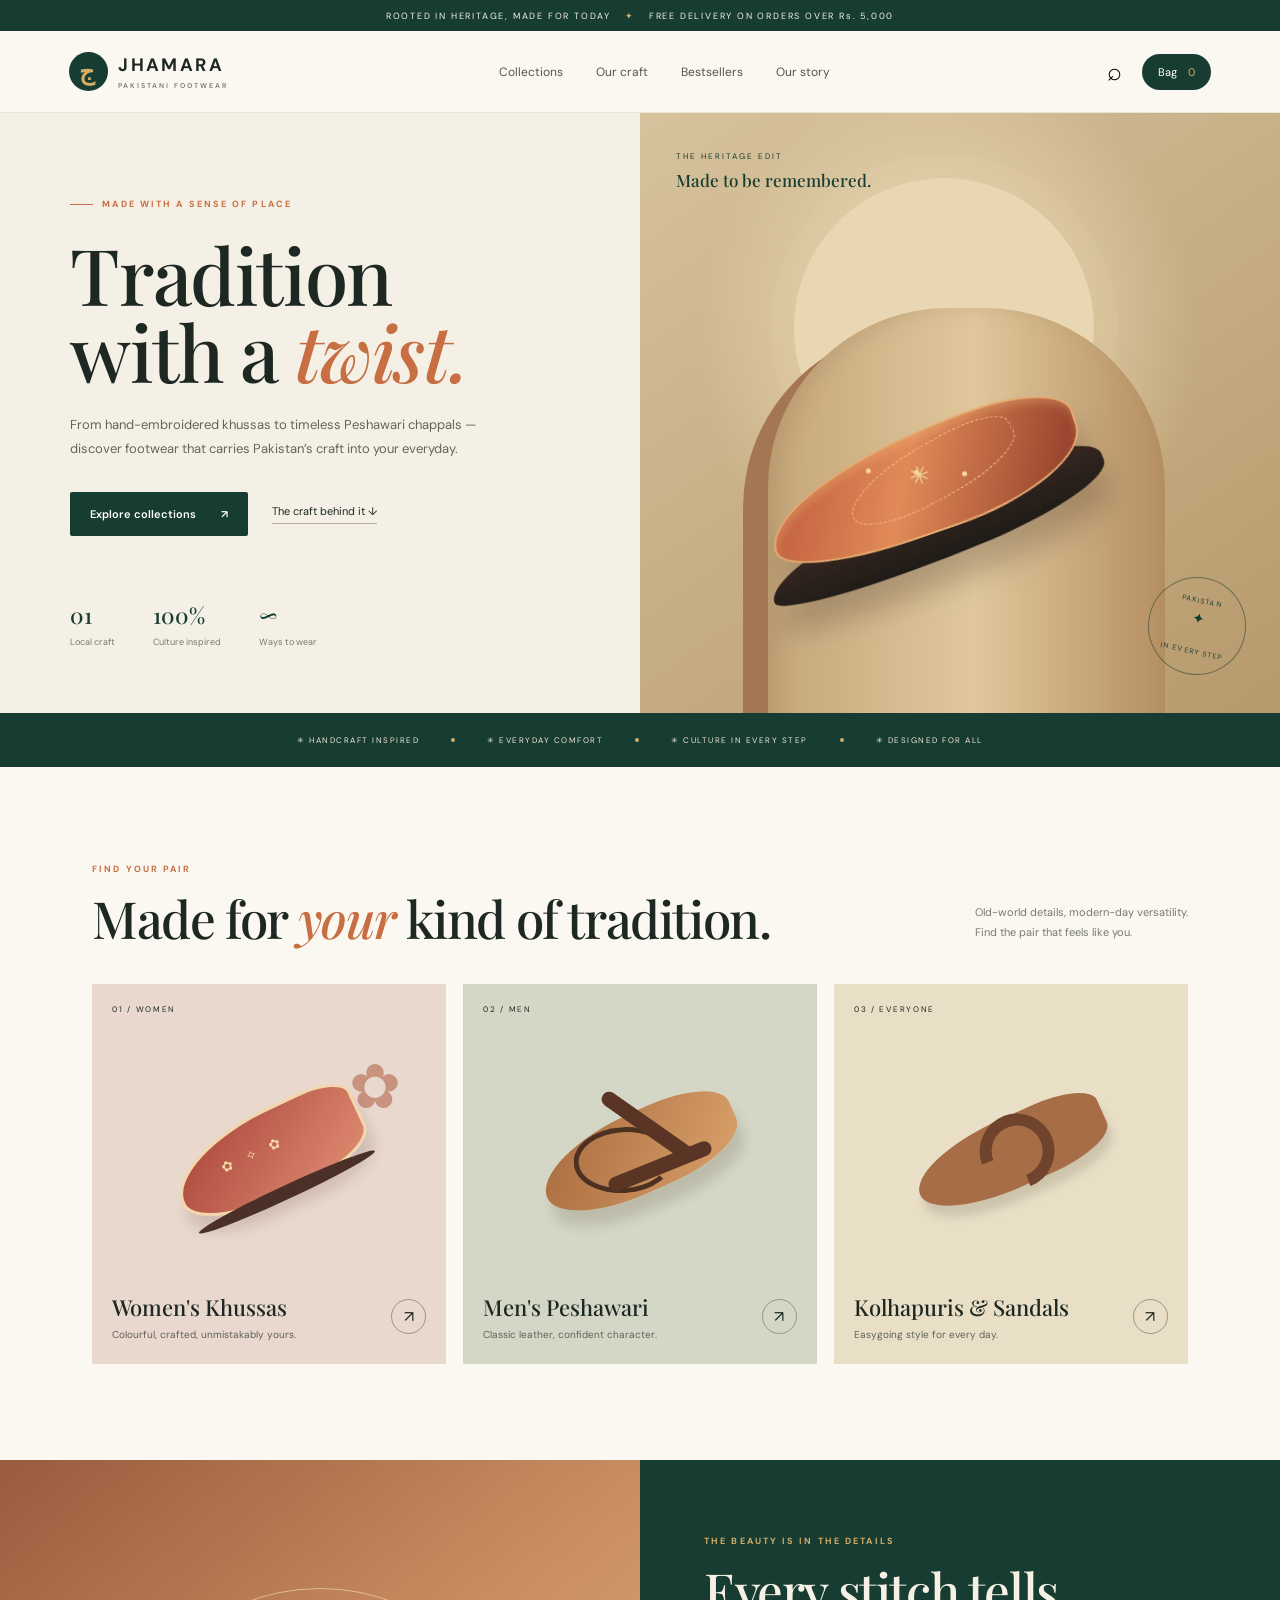
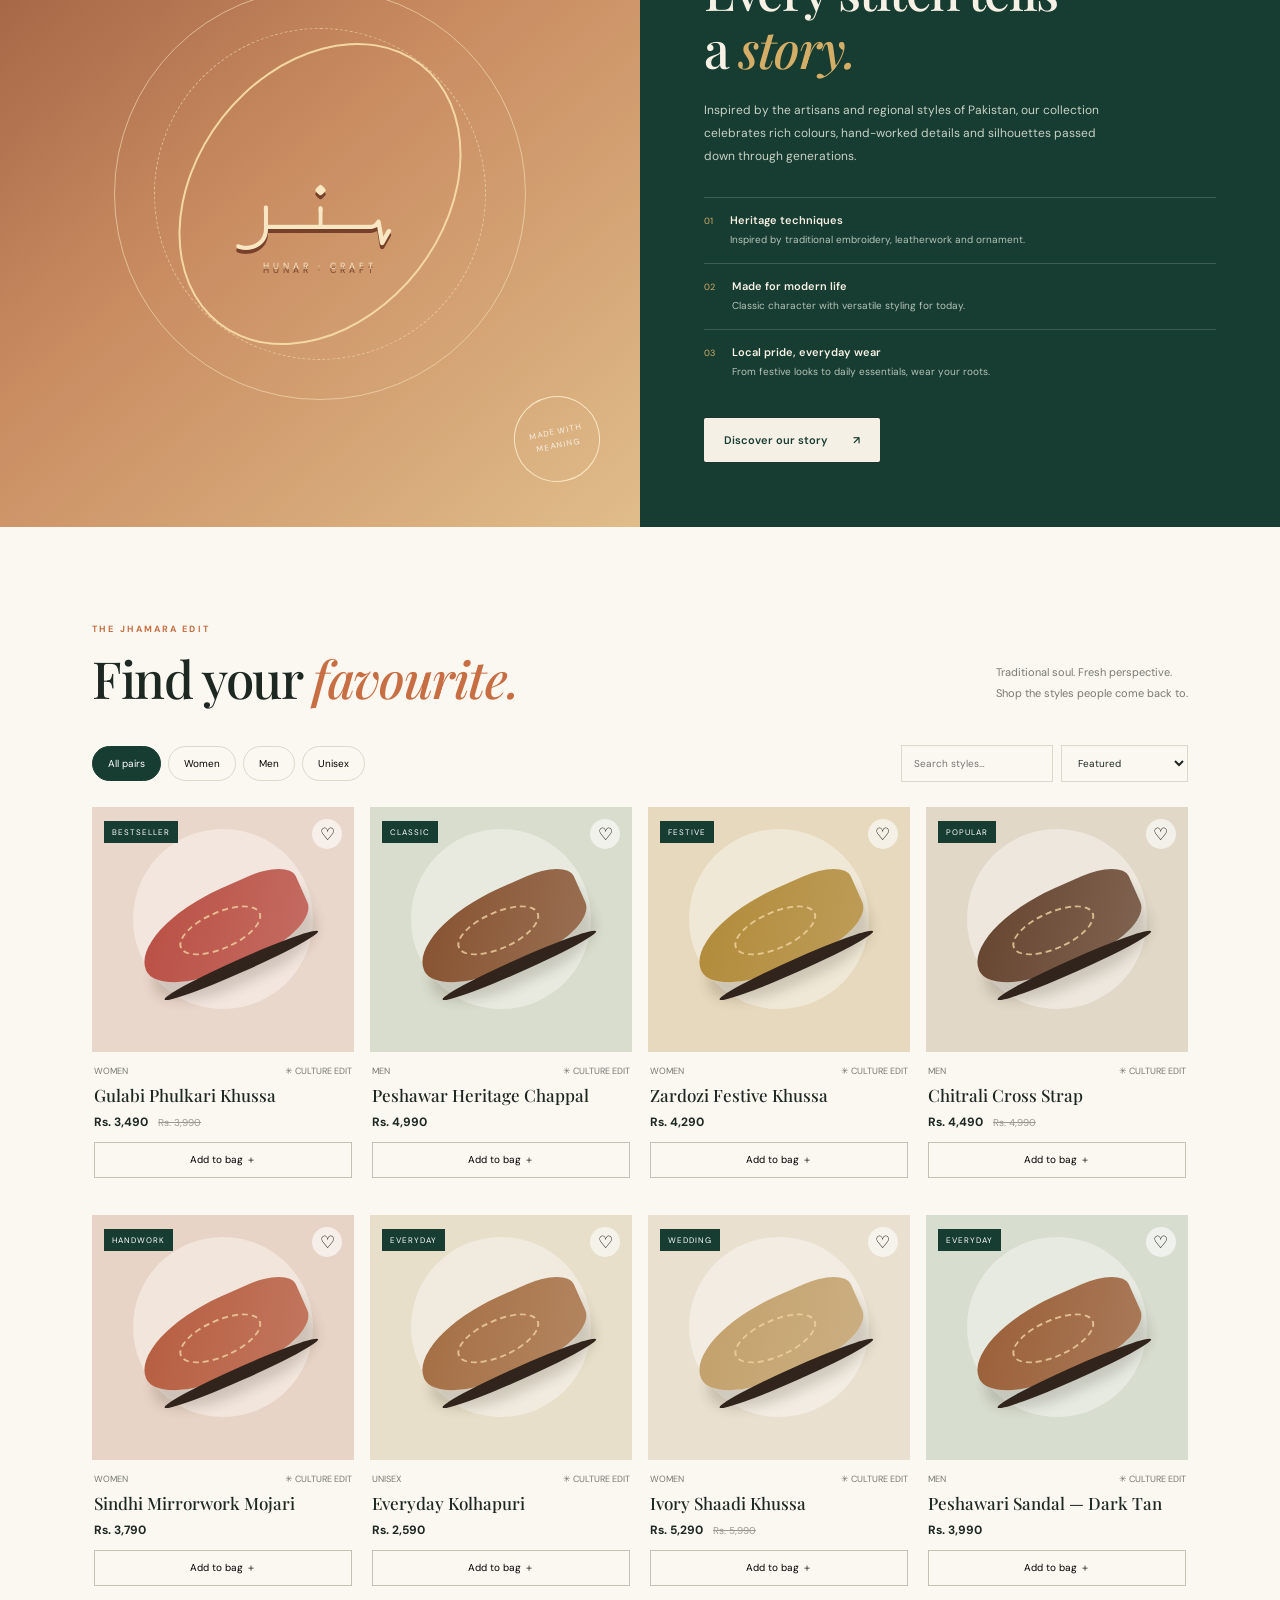
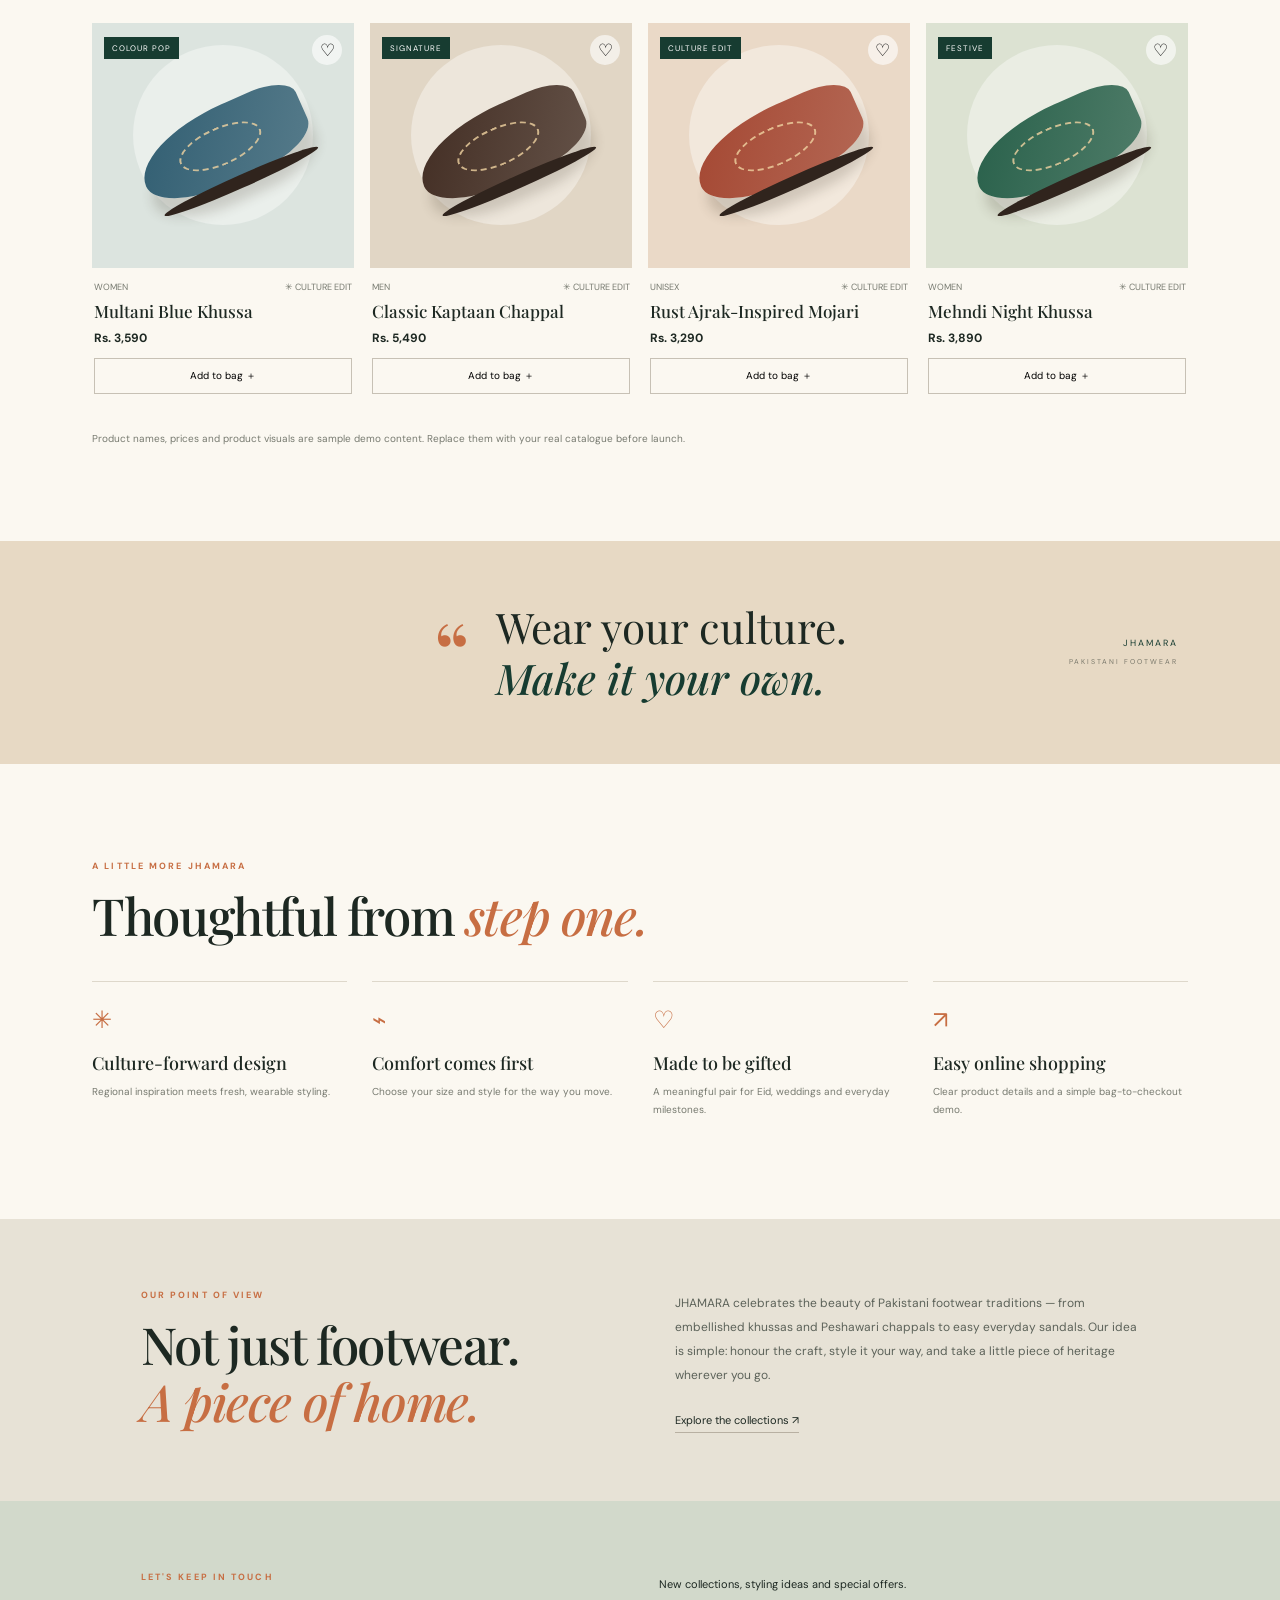
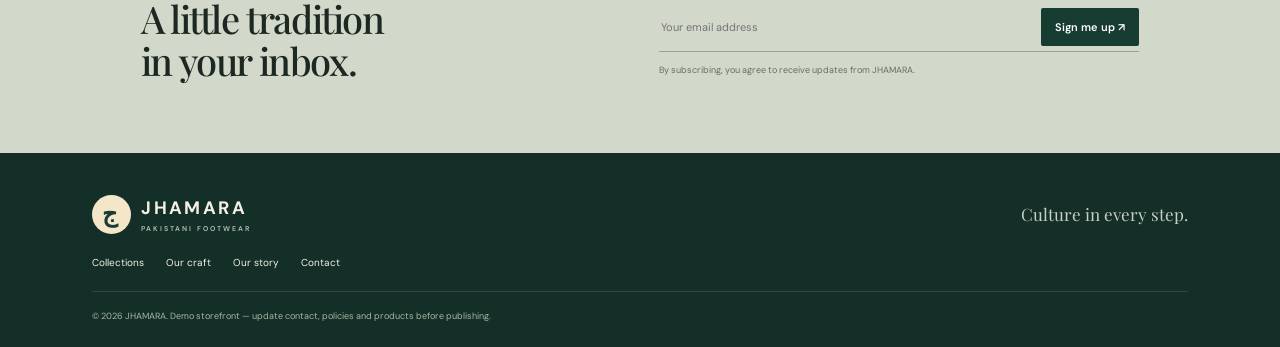
==== commit f4a4b99e: "Deploy via HTMLaunch" ====
--- a/index.html
+++ b/index.html
@@ -1,35 +1,82 @@
 <!doctype html>
-<html lang="en"><head>
+<html lang="en">
+<head>
 <!-- htmlaunch:enhanced:v2 -->
-<link rel="icon" type="image/svg+xml" href="data:image/svg+xml;utf8,%3Csvg%20xmlns%3D%22http%3A%2F%2Fwww.w3.org%2F2000%2Fsvg%22%20width%3D%2264%22%20height%3D%2264%22%20viewBox%3D%220%200%2064%2064%22%3E%3Cdefs%3E%3ClinearGradient%20id%3D%22g%22%20x1%3D%220%22%20y1%3D%220%22%20x2%3D%221%22%20y2%3D%221%22%3E%3Cstop%20offset%3D%220%25%22%20stop-color%3D%22hsl(134%2C72%25%2C58%25)%22%2F%3E%3Cstop%20offset%3D%22100%25%22%20stop-color%3D%22hsl(164%2C72%25%2C44%25)%22%2F%3E%3C%2FlinearGradient%3E%3C%2Fdefs%3E%3Crect%20width%3D%2264%22%20height%3D%2264%22%20rx%3D%2214%22%20fill%3D%22url(%23g)%22%2F%3E%3Ctext%20x%3D%2232%22%20y%3D%2246%22%20text-anchor%3D%22middle%22%20font-family%3D%22ui-sans-serif%2Csystem-ui%2C-apple-system%2CSegoe%20UI%2Csans-serif%22%20font-size%3D%2238%22%20font-weight%3D%22800%22%20fill%3D%22%23ffffff%22%3EJ%3C%2Ftext%3E%3C%2Fsvg%3E">
+<link rel="icon" type="image/svg+xml" href="data:image/svg+xml;utf8,%3Csvg%20xmlns%3D%22http%3A%2F%2Fwww.w3.org%2F2000%2Fsvg%22%20width%3D%2264%22%20height%3D%2264%22%20viewBox%3D%220%200%2064%2064%22%3E%3Cdefs%3E%3ClinearGradient%20id%3D%22g%22%20x1%3D%220%22%20y1%3D%220%22%20x2%3D%221%22%20y2%3D%221%22%3E%3Cstop%20offset%3D%220%25%22%20stop-color%3D%22hsl(193%2C72%25%2C58%25)%22%2F%3E%3Cstop%20offset%3D%22100%25%22%20stop-color%3D%22hsl(223%2C72%25%2C44%25)%22%2F%3E%3C%2FlinearGradient%3E%3C%2Fdefs%3E%3Crect%20width%3D%2264%22%20height%3D%2264%22%20rx%3D%2214%22%20fill%3D%22url(%23g)%22%2F%3E%3Ctext%20x%3D%2232%22%20y%3D%2246%22%20text-anchor%3D%22middle%22%20font-family%3D%22ui-sans-serif%2Csystem-ui%2C-apple-system%2CSegoe%20UI%2Csans-serif%22%20font-size%3D%2238%22%20font-weight%3D%22800%22%20fill%3D%22%23ffffff%22%3EJ%3C%2Ftext%3E%3C%2Fsvg%3E">
 <link rel="canonical" href="https://muzzi-cloud.github.io/jhamara-shoes/">
 <meta property="og:type" content="website">
-<meta property="og:site_name" content="JHAMARA SHOES — Step Into Your Style">
-<meta property="og:title" content="JHAMARA SHOES — Step Into Your Style">
-<meta property="og:description" content="JHAMARA SHOES — premium footwear for every move.">
+<meta property="og:site_name" content="JHAMARA — Pakistani Footwear">
+<meta property="og:title" content="JHAMARA — Pakistani Footwear">
+<meta property="og:description" content="Discover Pakistani khussas, Peshawari chappals, kolhapuris, sandals and everyday footwear at JHAMARA.">
 <meta property="og:url" content="https://muzzi-cloud.github.io/jhamara-shoes/">
 <meta property="og:locale" content="en_US">
 <meta property="og:image" content="https://s.wordpress.com/mshots/v1/https%3A%2F%2Fmuzzi-cloud.github.io%2Fjhamara-shoes%2F?w=1200&h=630">
-<meta property="og:image:alt" content="JHAMARA SHOES — Step Into Your Style">
+<meta property="og:image:alt" content="JHAMARA — Pakistani Footwear">
 <meta property="og:image:width" content="1200">
 <meta property="og:image:height" content="630">
 <meta name="twitter:card" content="summary_large_image">
-<meta name="twitter:title" content="JHAMARA SHOES — Step Into Your Style">
-<meta name="twitter:description" content="JHAMARA SHOES — premium footwear for every move.">
+<meta name="twitter:title" content="JHAMARA — Pakistani Footwear">
+<meta name="twitter:description" content="Discover Pakistani khussas, Peshawari chappals, kolhapuris, sandals and everyday footwear at JHAMARA.">
 <meta name="twitter:image" content="https://s.wordpress.com/mshots/v1/https%3A%2F%2Fmuzzi-cloud.github.io%2Fjhamara-shoes%2F?w=1200&h=630">
-<meta name="twitter:image:alt" content="JHAMARA SHOES — Step Into Your Style">
-<meta charset="utf-8"><meta name="viewport" content="width=device-width,initial-scale=1"><meta name="theme-color" content="#080d10"><meta name="description" content="JHAMARA SHOES — premium footwear for every move."><title>JHAMARA SHOES — Step Into Your Style</title><link rel="preconnect" href="https://fonts.googleapis.com"><link href="https://fonts.googleapis.com/css2?family=DM+Sans:wght@400;500;600;700&family=Manrope:wght@400;500;600;700;800&display=swap" rel="stylesheet"><link rel="stylesheet" href="styles.css"></head>
-<body><div class="topbar"><span>↗ FREE DELIVERY ON ORDERS OVER Rs. 8,000</span><span><a href="contact.html">Help</a>　|　<a href="contact.html">Contact</a></span></div>
-<header class="header"><a class="logo" href="index.html"><span class="crown">♛</span><span>JHAMARA<small> S H O E S</small></span></a><nav><a class="active" href="#home">Home</a><a href="#shop">Shop</a><a href="#categories">Categories</a><a href="#new">New arrivals</a><a href="#story">Our story</a></nav><div class="header-tools"><button id="searchOpen" aria-label="Search">⌕</button><button id="wishToggle" aria-label="Wishlist">♡</button><button id="bagOpen" aria-label="Shopping bag">♧ <b id="bagCount">0</b></button><button class="menu" id="menuOpen" aria-label="Open menu">☰</button></div></header>
-<main id="home"><section class="hero"><div class="hero-bg"></div><div class="hero-content"><span class="pill">JHAMARA / PREMIUM FOOTWEAR</span><p class="overline">FIND YOUR NEXT FAVOURITE</p><h1>STEP INTO<br>YOUR <em>STYLE.</em></h1><p class="hero-text">Comfort meets character. Discover footwear that moves with you — from everyday essentials to statement-making favourites.</p><div class="hero-buttons"><a class="btn light" href="#shop">Shop the collection <span>↗</span></a><a class="underlink" href="#story">Discover Jhamara ↓</a></div><div class="hero-proof"><div><b>01 / 25</b><small>CURATED STYLES</small></div><div><b>Made for you</b><small>COMFORT & CHARACTER</small></div><div><b>Everyday</b><small>READY TO MOVE</small></div></div></div><div class="hero-stage"><div class="stage-ring"></div><div class="stage-ring ring2"></div><div class="stage-caption">DESIGN / 001 <span>FORM IN MOTION</span></div><img src="https://images.unsplash.com/photo-1542291026-7eec264c27ff?auto=format&fit=crop&w=1200&q=90" alt="Red performance sneaker" class="hero-shoe"><div class="glass-note"><span class="status-dot"></span><div><b>Built for your pace</b><small>COMFORT, RECONSIDERED</small></div></div><div class="stage-number">JS<span>001</span></div></div><div class="hero-side">JHAMARA / WALK YOUR OWN WAY</div></section>
-<div class="ticker"><div>GOOD FORM, BETTER FEELING　✳　MADE FOR YOUR EVERYDAY　✳　WALK YOUR OWN WAY　✳　GOOD FORM, BETTER FEELING　✳　MADE FOR YOUR EVERYDAY　✳　</div></div>
-<section class="section categories" id="categories"><div class="section-head"><div><p class="eyebrow">THE JHAMARA EDIT</p><h2>Find your <em>fit.</em></h2></div><p>Different days. Different directions.<br>One place to find your pair.</p></div><div class="category-grid"><button class="category-card" data-filter="Sneakers"><img src="https://images.unsplash.com/photo-1525966222134-fcfa99b8ae77?auto=format&fit=crop&w=650&q=80" alt="Classic sneakers"><span>01 / EVERYDAY</span><b>Sneakers ↗</b></button><button class="category-card" data-filter="Performance"><img src="https://images.unsplash.com/photo-1552346154-21d32810aba3?auto=format&fit=crop&w=650&q=80" alt="Performance shoes"><span>02 / ON THE MOVE</span><b>Performance ↗</b></button><button class="category-card" data-filter="Formal"><img src="https://images.unsplash.com/photo-1614252369475-531eba835eb1?auto=format&fit=crop&w=650&q=80" alt="Formal leather shoes"><span>03 / SHARPEN UP</span><b>Formal ↗</b></button><button class="category-card" data-filter="Slides"><img src="https://images.unsplash.com/photo-1603487742131-4160ec999306?auto=format&fit=crop&w=650&q=80" alt="Casual slides"><span>04 / TAKE IT EASY</span><b>Slides ↗</b></button></div></section>
-<section class="new-banner" id="new"><div class="banner-image"><img src="https://images.unsplash.com/photo-1600185365483-26d7a4cc7519?auto=format&fit=crop&w=1200&q=85" alt="White high-top sneaker"></div><div class="banner-copy"><p class="eyebrow">NEW SEASON / NEW ENERGY</p><h2>Step up<br>your <em>game.</em></h2><p>Fresh silhouettes. Confident details. Your next rotation starts here.</p><a class="btn light" href="#shop">Meet the new arrivals <span>↗</span></a><div class="banner-index">COLLECTION Nº 02 — 2026</div></div><div class="banner-features"><div>✳ <span><b>Comfort first</b><small>Made for all-day plans.</small></span></div><div>◈ <span><b>Standout details</b><small>Quiet confidence, always.</small></span></div><div>↗ <span><b>Everyday versatility</b><small>Easy to wear, easy to love.</small></span></div></div></section>
-<section class="section shop" id="shop"><div class="section-head"><div><p class="eyebrow">THE COLLECTION / 2026</p><h2>Good shoes.<br><em>Good moves.</em></h2></div><p>Thoughtful styles for wherever<br>the day takes you.</p></div><div class="shop-controls"><div class="filters" id="filters"><button class="filter active" data-filter="All">All styles <small>25</small></button><button class="filter" data-filter="Sneakers">Sneakers</button><button class="filter" data-filter="Performance">Performance</button><button class="filter" data-filter="Formal">Formal</button><button class="filter" data-filter="Slides">Slides</button></div><div class="sort"><label for="sortSelect">SORT</label><select id="sortSelect"><option value="featured">Featured</option><option value="low">Price: low to high</option><option value="high">Price: high to low</option><option value="name">Name A–Z</option></select></div></div><div class="products" id="products" aria-live="polite"></div><div class="shop-end"><span id="productCount">Showing 25 styles</span><button class="btn dark" id="allProducts">Explore all styles ↗</button></div></section>
-<section class="story" id="story"><div class="story-image"><img src="https://images.unsplash.com/photo-1495555961986-6d4c1ecb7be3?auto=format&fit=crop&w=1200&q=85" alt="Sneaker detail"><span>J / 01 — THE EVERYDAY</span></div><div class="story-copy"><p class="eyebrow">A LITTLE ABOUT OUR POINT OF VIEW</p><h2>It’s not just<br>the shoes.<br>It’s <em>your story.</em></h2><p>At JHAMARA, we believe the right pair does more than complete an outfit. It gives you confidence to show up as yourself. Our collection brings together versatile looks, thoughtful details and everyday energy.</p><a class="underlink dark-link" href="about.html">Get to know us ↗</a><div class="stamp">WALK<br>YOUR<br>WAY ✳</div></div></section>
-<section class="benefits"><div class="section-head"><div><p class="eyebrow">THE DETAILS MATTER</p><h2>Made to move.<br><em>Made for you.</em></h2></div><p>From first step to last stop,<br>the little things count.</p></div><div class="benefit-grid"><article><div class="benefit-art"><span>01</span><div class="benefit-orb"></div><small>FORM / BALANCE</small></div><h3>Looks that last.</h3><p>Versatile silhouettes that work with your wardrobe, not against it.</p></article><article><div class="benefit-art"><span>02</span><div class="benefit-sole"></div><small>FEEL / FLEX</small></div><h3>Comfort in motion.</h3><p>Considered styles for busy schedules, long walks and spontaneous plans.</p></article><article><div class="benefit-art"><span>03</span><div class="benefit-ring"></div><small>DETAIL / CHARACTER</small></div><h3>Details with intent.</h3><p>Small design choices that add personality without trying too hard.</p></article></div></section>
-<section class="newsletter"><div><p class="eyebrow">THE JHAMARA LETTER</p><h2>Good things<br>are <em>in motion.</em></h2><p>First looks, fresh drops and occasional good news.</p></div><form id="newsletterForm"><label for="email">YOUR EMAIL ADDRESS</label><div class="email-line"><input type="email" id="email" placeholder="you@example.com" required><button aria-label="Subscribe">↗</button></div><small id="newsletterMessage">Demo sign-up only. Connect an email service to collect subscribers.</small></form><div class="newsletter-circle"></div></section></main>
-<footer class="footer"><div class="footer-main"><a class="logo footer-logo" href="#"><span class="crown">♛</span><span>JHAMARA<small> S H O E S</small></span></a><p>Better shoes.<br>A brighter stride.</p><div><b>EXPLORE</b><a href="#shop">Shop all</a><a href="#categories">Categories</a><a href="about.html">Our story</a><a href="contact.html">Contact us</a></div><div><b>HELP & SUPPORT</b><a href="shipping-returns.html">Shipping & returns</a><a href="shipping-returns.html">Size guide</a><a href="contact.html">FAQs / Support</a><a href="privacy.html">Privacy policy</a></div><div><b>GET IN TOUCH</b><span>Pakistan</span><span>hello@jhamarashoes.example</span><span>Mon–Sat / 10:00–18:00</span></div></div><div class="footer-bottom"><span>© 2026 JHAMARA SHOES — DEMO STOREFRONT</span><span>DESIGNED TO MOVE ✳</span><a href="#home">BACK TO TOP ↑</a></div></footer>
-<div class="overlay" id="searchOverlay"><div class="search-box"><button class="x" id="searchClose">×</button><p class="eyebrow">FIND YOUR NEXT PAIR</p><input id="searchInput" placeholder="Search shoes, styles, categories…" autocomplete="off"><div id="searchResults"></div></div></div>
-<aside class="drawer" id="cartDrawer"><div class="drawer-head"><div><p class="eyebrow">YOUR SELECTION</p><h2>Your bag <small id="drawerCount">0 items</small></h2></div><button class="x" id="cartClose">×</button></div><div class="cart-items" id="cartItems"></div><div class="empty-cart" id="emptyCart"><span>♛</span><h3>Your next favourite is waiting.</h3><p>Add a pair and make it yours.</p><button class="btn dark" id="continueShop">Explore the collection ↗</button></div><div class="cart-bottom" id="cartBottom"><div class="subtotal"><span>Subtotal</span><b id="subtotal">Rs. 0</b></div><p>Delivery and any applicable charges are calculated at checkout.</p><button class="btn light checkout" id="checkoutButton">Continue to checkout ↗</button><small>DEMO CHECKOUT — NO PAYMENT IS TAKEN</small></div></aside><div class="scrim" id="scrim"></div><div class="toast" id="toast" role="status"></div>
-<script src="products.js"></script><script src="app.js"></script></body></html>+<meta name="twitter:image:alt" content="JHAMARA — Pakistani Footwear">
+
+  <meta charset="utf-8"><meta name="viewport" content="width=device-width, initial-scale=1">
+  <meta name="theme-color" content="#173c31">
+  <title>JHAMARA — Pakistani Footwear</title>
+  <meta name="description" content="Discover Pakistani khussas, Peshawari chappals, kolhapuris, sandals and everyday footwear at JHAMARA.">
+  <link rel="preconnect" href="https://fonts.googleapis.com"><link rel="preconnect" href="https://fonts.gstatic.com" crossorigin>
+  <link href="https://fonts.googleapis.com/css2?family=DM+Sans:wght@400;500;600;700&family=Playfair+Display:wght@500;600;700&display=swap" rel="stylesheet">
+  <link rel="stylesheet" href="styles.css">
+</head>
+<body>
+  <div class="announcement">ROOTED IN HERITAGE, MADE FOR TODAY <span>✦</span> FREE DELIVERY ON ORDERS OVER Rs. 5,000</div>
+  <header class="site-header">
+    <a class="brand" href="#" aria-label="Jhamara home"><span class="brand-mark">ج</span><span>JHAMARA<small>PAKISTANI FOOTWEAR</small></span></a>
+    <button class="menu-toggle" id="menuToggle" aria-label="Toggle navigation">☰</button>
+    <nav id="nav"><a href="#collections">Collections</a><a href="#craft">Our craft</a><a href="#bestsellers">Bestsellers</a><a href="#story">Our story</a></nav>
+    <div class="header-actions"><button id="searchOpen" class="icon-btn" aria-label="Search">⌕</button><button id="cartOpen" class="cart-btn">Bag <span id="cartCount">0</span></button></div>
+  </header>
+  <main>
+    <section class="hero">
+      <div class="hero-copy">
+        <div class="eyebrow"><span></span> MADE WITH A SENSE OF PLACE</div>
+        <h1>Tradition<br>with a <em>twist.</em></h1>
+        <p>From hand-embroidered khussas to timeless Peshawari chappals — discover footwear that carries Pakistan’s craft into your everyday.</p>
+        <div class="hero-buttons"><a class="btn btn-dark" href="#collections">Explore collections <span>↗</span></a><a class="text-link" href="#craft">The craft behind it <span>↓</span></a></div>
+        <div class="hero-stats"><div><strong>01</strong><span>Local craft</span></div><div><strong>100%</strong><span>Culture inspired</span></div><div><strong>∞</strong><span>Ways to wear</span></div></div>
+      </div>
+      <div class="hero-art">
+        <div class="sun-disc"></div><div class="arch arch-back"></div><div class="arch arch-front"></div>
+        <div class="hero-caption"><span>THE HERITAGE EDIT</span><strong>Made to be remembered.</strong></div>
+        <div class="shoe-shape"><div class="shoe-sole"></div><div class="shoe-upper"><span class="stitch s1"></span><span class="stitch s2"></span><span class="stitch s3"></span><span class="motif">✳</span></div></div>
+        <div class="hero-seal">PAKISTAN<br><b>✦</b><br>IN EVERY STEP</div>
+      </div>
+    </section>
+    <section class="trust-strip"><span>✳ HANDCRAFT INSPIRED</span><i></i><span>✳ EVERYDAY COMFORT</span><i></i><span>✳ CULTURE IN EVERY STEP</span><i></i><span>✳ DESIGNED FOR ALL</span></section>
+    <section id="collections" class="section collections">
+      <div class="section-heading"><div><div class="eyebrow">FIND YOUR PAIR</div><h2>Made for <em>your</em> kind of tradition.</h2></div><p>Old-world details, modern-day versatility.<br>Find the pair that feels like you.</p></div>
+      <div class="collection-grid">
+        <a class="collection-card women" href="#shop" data-category="Women"><div class="collection-number">01 / WOMEN</div><div class="collection-art art-khussa"><span class="flower">✿</span><span class="mini-shoe"></span></div><div class="collection-bottom"><div><h3>Women's Khussas</h3><p>Colourful, crafted, unmistakably yours.</p></div><span class="round-arrow">↗</span></div></a>
+        <a class="collection-card men" href="#shop" data-category="Men"><div class="collection-number">02 / MEN</div><div class="collection-art art-chappal"><span class="strap strap1"></span><span class="strap strap2"></span><span class="sole-shape"></span></div><div class="collection-bottom"><div><h3>Men's Peshawari</h3><p>Classic leather, confident character.</p></div><span class="round-arrow">↗</span></div></a>
+        <a class="collection-card unisex" href="#shop" data-category="Unisex"><div class="collection-number">03 / EVERYONE</div><div class="collection-art art-kolhapuri"><span class="kolha"></span><span class="kolha-strap"></span></div><div class="collection-bottom"><div><h3>Kolhapuris & Sandals</h3><p>Easygoing style for every day.</p></div><span class="round-arrow">↗</span></div></a>
+      </div>
+    </section>
+    <section id="craft" class="craft-section">
+      <div class="craft-visual"><div class="craft-ring"></div><div class="craft-texture">ہنر<br><small>HUNAR · CRAFT</small></div><div class="craft-stamp">MADE WITH<br>MEANING</div></div>
+      <div class="craft-copy"><div class="eyebrow">THE BEAUTY IS IN THE DETAILS</div><h2>Every stitch tells<br>a <em>story.</em></h2><p>Inspired by the artisans and regional styles of Pakistan, our collection celebrates rich colours, hand-worked details and silhouettes passed down through generations.</p><div class="craft-points"><div><span>01</span><div><b>Heritage techniques</b><small>Inspired by traditional embroidery, leatherwork and ornament.</small></div></div><div><span>02</span><div><b>Made for modern life</b><small>Classic character with versatile styling for today.</small></div></div><div><span>03</span><div><b>Local pride, everyday wear</b><small>From festive looks to daily essentials, wear your roots.</small></div></div></div><a class="btn btn-light" href="#story">Discover our story <span>↗</span></a></div>
+    </section>
+    <section id="shop" class="section shop-section">
+      <div class="section-heading"><div><div class="eyebrow">THE JHAMARA EDIT</div><h2>Find your <em>favourite.</em></h2></div><p>Traditional soul. Fresh perspective.<br>Shop the styles people come back to.</p></div>
+      <div class="shop-toolbar"><div class="filter-tabs" id="filters"><button class="active" data-filter="All">All pairs</button><button data-filter="Women">Women</button><button data-filter="Men">Men</button><button data-filter="Unisex">Unisex</button></div><div class="shop-controls"><input id="searchInput" type="search" placeholder="Search styles…" aria-label="Search products"><select id="sortSelect" aria-label="Sort products"><option value="featured">Featured</option><option value="low">Price: low to high</option><option value="high">Price: high to low</option></select></div></div>
+      <div id="productGrid" class="product-grid"></div><p class="demo-note">Product names, prices and product visuals are sample demo content. Replace them with your real catalogue before launch.</p>
+    </section>
+    <section class="quote-band"><span class="quote-mark">“</span><blockquote>Wear your culture.<br><em>Make it your own.</em></blockquote><div class="quote-side">JHAMARA<br><span>PAKISTANI FOOTWEAR</span></div></section>
+    <section id="bestsellers" class="section values-section"><div class="section-heading"><div><div class="eyebrow">A LITTLE MORE JHAMARA</div><h2>Thoughtful from <em>step one.</em></h2></div></div><div class="value-grid"><div><span class="value-icon">✳</span><h3>Culture-forward design</h3><p>Regional inspiration meets fresh, wearable styling.</p></div><div><span class="value-icon">⌁</span><h3>Comfort comes first</h3><p>Choose your size and style for the way you move.</p></div><div><span class="value-icon">♡</span><h3>Made to be gifted</h3><p>A meaningful pair for Eid, weddings and everyday milestones.</p></div><div><span class="value-icon">↗</span><h3>Easy online shopping</h3><p>Clear product details and a simple bag-to-checkout demo.</p></div></div></section>
+    <section id="story" class="story-section"><div><div class="eyebrow">OUR POINT OF VIEW</div><h2>Not just footwear.<br><em>A piece of home.</em></h2></div><div><p>JHAMARA celebrates the beauty of Pakistani footwear traditions — from embellished khussas and Peshawari chappals to easy everyday sandals. Our idea is simple: honour the craft, style it your way, and take a little piece of heritage wherever you go.</p><a class="text-link" href="#collections">Explore the collections ↗</a></div></section>
+    <section class="newsletter"><div><div class="eyebrow">LET'S KEEP IN TOUCH</div><h2>A little tradition<br>in your inbox.</h2></div><form id="newsletterForm"><label for="emailInput">New collections, styling ideas and special offers.</label><div class="email-row"><input id="emailInput" type="email" placeholder="Your email address" required><button class="btn btn-dark" type="submit">Sign me up ↗</button></div><small id="newsletterMessage">By subscribing, you agree to receive updates from JHAMARA.</small></form></section>
+  </main>
+  <footer><a class="brand brand-footer" href="#"><span class="brand-mark">ج</span><span>JHAMARA<small>PAKISTANI FOOTWEAR</small></span></a><p>Culture in every step.</p><div><a href="#collections">Collections</a><a href="#craft">Our craft</a><a href="#story">Our story</a><a href="mailto:hello@example.com">Contact</a></div><small>© 2026 JHAMARA. Demo storefront — update contact, policies and products before publishing.</small></footer>
+  <div class="overlay" id="overlay"></div><aside class="cart-drawer" id="cartDrawer" aria-label="Shopping bag"><div class="drawer-head"><div><small>YOUR SELECTION</small><h2>Your bag <span id="drawerCount">(0)</span></h2></div><button id="cartClose" class="close-btn" aria-label="Close bag">×</button></div><div id="cartItems" class="cart-items"><p class="empty-cart">Your bag is waiting for a little tradition.</p></div><div class="cart-footer"><div class="subtotal"><span>Subtotal</span><strong id="subtotal">Rs. 0</strong></div><small>Delivery and taxes are calculated at checkout.</small><button id="checkoutBtn" class="btn btn-dark full-width">Continue to checkout ↗</button><p id="checkoutMessage" class="checkout-message"></p></div></aside>
+  <div class="toast" id="toast" role="status"></div>
+  <script src="products.js"></script><script src="app.js"></script>
+</body></html>
--- a/styles.css
+++ b/styles.css
@@ -1,4 +1 @@
- :root{--bg:#080d10;--panel:#0d171c;--paper:#f2f1e9;--white:#f8faf6;--acid:#d7fb79;--muted:#9ca8a7;--line:#25353a;--font:'DM Sans',sans-serif;--display:'Manrope',sans-serif;--ease:cubic-bezier(.2,.75,.25,1)}*{box-sizing:border-box}html{scroll-behavior:smooth;scroll-padding-top:95px}body{margin:0;background:var(--bg);color:var(--white);font-family:var(--font);-webkit-font-smoothing:antialiased}body.locked{overflow:hidden}a{color:inherit;text-decoration:none}button,input,select,textarea{font:inherit}button{color:inherit;cursor:pointer}.topbar{height:29px;border-bottom:1px solid #233036;padding:0 4.2%;display:flex;justify-content:space-between;align-items:center;font-size:8px;letter-spacing:.1em;color:#c1cbca}.header{height:75px;padding:0 4.2%;display:flex;align-items:center;justify-content:space-between;background:#080d10ed;position:sticky;top:0;z-index:20;border-bottom:1px solid #1d2b30;backdrop-filter:blur(18px)}.logo{display:flex;align-items:center;gap:10px;font:800 19px var(--display);letter-spacing:.05em;white-space:nowrap}.crown{color:var(--acid);font-size:30px;line-height:1}.logo small{display:block;text-align:center;font:700 7px var(--font);letter-spacing:.35em;margin-top:3px}.header nav{display:flex;align-items:center;gap:27px;font-size:10px;font-weight:600}.header nav a{color:#c4ccca;transition:color .2s}.header nav a:hover,.header nav a.active{color:var(--acid)}.header-tools{display:flex;align-items:center;gap:17px}.header-tools button{background:none;border:0;font-size:24px;position:relative;padding:3px}.header-tools button b{font:700 8px var(--font);position:absolute;top:-1px;right:-5px;background:var(--acid);color:#10150d;border-radius:50%;width:15px;height:15px;display:grid;place-items:center}.menu{display:none}.hero{display:grid;grid-template-columns:47% 53%;min-height:560px;position:relative;overflow:hidden;background:#0a1115}.hero-bg{position:absolute;inset:0;background:radial-gradient(ellipse at 67% 42%,#23363b 0,transparent 42%),linear-gradient(100deg,#080d10 0%,#0a1216 50%,#101b1e 100%);pointer-events:none}.hero-content{position:relative;z-index:2;padding:62px 0 37px 8.8%;align-self:center}.pill{display:inline-block;border:1px solid #8eaa60;border-radius:30px;padding:7px 13px;font-size:8px;letter-spacing:.14em;margin-bottom:25px}.overline,.eyebrow{font-size:8px;letter-spacing:.19em;color:var(--acid);font-weight:700;margin:0 0 17px;text-transform:uppercase}.hero h1{font:800 clamp(50px,6vw,82px)/.91 var(--display);letter-spacing:-.085em;margin:0 0 23px}.hero h1 em,.section-head h2 em,.banner-copy h2 em,.story-copy h2 em,.newsletter h2 em,.page-hero h1 em{font-family:Georgia,serif;font-weight:400;letter-spacing:-.07em;color:var(--acid)}.hero-text{max-width:390px;font-size:12px;line-height:1.9;color:#bac4c2;margin-bottom:25px}.hero-buttons{display:flex;align-items:center;gap:25px;flex-wrap:wrap}.btn{border:0;display:inline-flex;align-items:center;justify-content:center;gap:24px;min-height:43px;padding:13px 17px;font-size:10px;font-weight:700;transition:transform .25s var(--ease),background .25s;cursor:pointer}.btn:hover{transform:translateY(-3px)}.btn.light{background:var(--acid);color:#10150e}.btn.light:hover{background:#e8ffb1}.btn.dark{background:var(--acid);color:#10150e}.underlink{font-size:10px;color:#d3dbd7}.underlink:hover{color:var(--acid)}.hero-proof{display:flex;gap:34px;margin-top:54px}.hero-proof div{display:flex;flex-direction:column;gap:7px}.hero-proof b{font:700 13px var(--display)}.hero-proof small{font-size:7px;letter-spacing:.13em;color:#82918f}.hero-stage{position:relative;min-height:530px;display:grid;place-items:center;overflow:hidden;isolation:isolate}.hero-stage:before{content:"";position:absolute;inset:0;background:linear-gradient(140deg,transparent 20%,#24363a55 50%,transparent 80%),radial-gradient(ellipse at 53% 54%,#8e9d8d22,transparent 50%);z-index:-2}.hero-stage:after{content:"";position:absolute;left:14%;bottom:12%;width:75%;height:20%;border-radius:50%;background:#000;filter:blur(30px);z-index:-1}.stage-ring{position:absolute;width:min(65%,410px);aspect-ratio:1;border:2px solid #f7edc0;border-radius:50%;box-shadow:0 0 8px #fff,0 0 25px #f7d982,0 0 65px #e4a55d66;top:10%;left:20%;animation:ringPulse 5s ease-in-out infinite}.ring2{width:83%;left:10%;top:22%;border-width:1px;opacity:.28;transform:rotateX(67deg);box-shadow:none;border-color:#d7fb79}@keyframes ringPulse{50%{box-shadow:0 0 15px #fff,0 0 38px #f7d982,0 0 95px #e4a55d88}}.hero-shoe{position:relative;width:96%;max-height:430px;object-fit:contain;filter:drop-shadow(0 30px 18px #0009);mix-blend-mode:screen;transform:rotate(-14deg) rotateY(-12deg);animation:shoeLevitate 6s ease-in-out infinite;transition:transform .6s var(--ease)}.hero-stage:hover .hero-shoe{transform:rotate(-8deg) rotateY(0) translateY(-9px)}@keyframes shoeLevitate{0%,100%{translate:0 0}50%{translate:0 -12px}}.stage-caption{position:absolute;top:7%;left:8%;right:8%;display:flex;justify-content:space-between;font-size:7px;letter-spacing:.18em;color:#d5ded8}.glass-note{position:absolute;bottom:17%;left:6%;display:flex;align-items:center;gap:10px;padding:12px 15px;background:#0a1115bb;border:1px solid #ffffff2b;backdrop-filter:blur(15px);box-shadow:0 10px 30px #0005}.status-dot{width:7px;height:7px;border-radius:50%;background:var(--acid);box-shadow:0 0 12px var(--acid)}.glass-note b{font:700 10px var(--display);display:block}.glass-note small{display:block;font-size:7px;color:#a9b4af;letter-spacing:.1em;margin-top:4px}.stage-number{position:absolute;right:8%;bottom:12%;font:800 39px var(--display);color:#ffffff20;letter-spacing:-.08em}.stage-number span{font-size:15px;color:var(--acid)}.hero-side{position:absolute;right:1.5%;top:37%;writing-mode:vertical-rl;font-size:7px;letter-spacing:.18em;color:#6f807d}.ticker{overflow:hidden;background:var(--acid);color:#11170e;padding:14px 0;white-space:nowrap;font-size:9px;font-weight:800;letter-spacing:.16em}.ticker div{width:max-content;animation:ticker 28s linear infinite}@keyframes ticker{to{transform:translateX(-35%)}}.section{padding:86px 6.5%}.section-head{display:flex;align-items:end;justify-content:space-between;gap:25px;margin-bottom:34px}.section-head .eyebrow{margin-bottom:14px}.section-head h2,.story-copy h2,.newsletter h2{font:700 clamp(37px,4.6vw,59px)/1.04 var(--display);letter-spacing:-.08em;margin:0}.section-head>p{font-size:11px;line-height:1.8;color:#96a4a1;margin:0 0 4px}.category-grid{display:grid;grid-template-columns:repeat(4,1fr);gap:14px}.category-card{position:relative;min-width:0;text-align:left;background:#0c171c;border:1px solid #2c4045;border-radius:10px;overflow:hidden;padding:0;min-height:215px;transition:transform .3s,border-color .3s}.category-card:hover{transform:translateY(-5px);border-color:#a7c65f}.category-card:after{content:"";position:absolute;inset:40% 0 0;background:linear-gradient(transparent,#080d10e8)}.category-card img{width:100%;height:100%;position:absolute;inset:0;object-fit:cover;mix-blend-mode:screen;transition:transform .6s var(--ease)}.category-card:hover img{transform:scale(1.08) rotate(-2deg)}.category-card span,.category-card b{position:absolute;z-index:2;left:15px}.category-card span{bottom:43px;font-size:7px;color:#b9c8c1;letter-spacing:.12em}.category-card b{bottom:17px;font:700 13px var(--display)}.new-banner{margin:0 6.5% 10px;display:grid;grid-template-columns:1.1fr .9fr 240px;min-height:280px;border:1px solid #2c4045;border-radius:11px;overflow:hidden;background:#0b151a;position:relative}.banner-image{position:relative;min-height:280px;overflow:hidden}.banner-image:after{content:"";position:absolute;inset:0;background:linear-gradient(90deg,transparent,#0b151a)}.banner-image img{height:100%;width:100%;position:absolute;inset:0;object-fit:cover;mix-blend-mode:screen}.banner-copy{padding:39px 0 30px 4%;align-self:center;position:relative;z-index:2}.banner-copy h2{font:800 clamp(33px,4vw,52px)/.95 var(--display);letter-spacing:-.08em;margin:0 0 14px}.banner-copy>p:not(.eyebrow){font-size:10px;line-height:1.8;color:#b3bfba;max-width:250px;margin-bottom:18px}.banner-copy .eyebrow{font-size:7px;margin-bottom:12px}.banner-index{position:absolute;bottom:9px;left:8%;font-size:6px;letter-spacing:.13em;color:#72817c}.banner-features{border-left:1px solid #31454a;padding:22px 14px;display:flex;flex-direction:column;justify-content:center;gap:11px}.banner-features>div{display:flex;align-items:center;gap:11px;background:#0c191e;border:1px solid #25373c;border-radius:9px;padding:11px;color:var(--acid);font-size:18px}.banner-features span{display:flex;flex-direction:column;gap:4px}.banner-features b{font:700 10px var(--display);color:white}.banner-features small{font-size:8px;color:#98a8a3}.shop{padding-top:92px}.shop-controls{display:flex;justify-content:space-between;align-items:center;gap:20px;border-bottom:1px solid var(--line);padding-bottom:15px;margin-bottom:24px}.filters{display:flex;flex-wrap:wrap;gap:6px}.filter{border:1px solid #2b3a3e;border-radius:30px;padding:9px 14px;background:transparent;font-size:9px;color:#c4cfca;transition:all .2s}.filter.active,.filter:hover{background:var(--acid);color:#10150e;border-color:var(--acid)}.filter small{opacity:.65;margin-left:5px}.sort{display:flex;align-items:center;gap:10px;white-space:nowrap}.sort label{font-size:7px;letter-spacing:.16em;color:#7e908a}.sort select{border:0;background:transparent;color:#e9eee9;font-size:9px;outline-offset:4px}.sort option{color:#111;background:#fff}.products{display:grid;grid-template-columns:repeat(4,minmax(0,1fr));gap:17px}.product-card{min-width:0;animation:fadeUp .45s var(--ease) both}.product-image{aspect-ratio:.83;position:relative;background:#111c20;border:1px solid #2b3d42;border-radius:9px;overflow:hidden;isolation:isolate;perspective:800px}.product-image:before{content:"";position:absolute;width:78%;height:18%;left:11%;bottom:9%;background:#000;filter:blur(18px);border-radius:50%;z-index:-1}.product-image img{width:100%;height:100%;object-fit:cover;mix-blend-mode:screen;transition:transform .6s var(--ease),filter .4s}.product-card:hover .product-image img{transform:scale(1.08) rotate(-2deg);filter:saturate(1.15)}.badge{position:absolute;left:10px;top:10px;background:#142126e8;border:1px solid #41534c;border-radius:3px;padding:6px 7px;font-size:6px;letter-spacing:.1em;font-weight:700;color:var(--acid)}.wish{position:absolute;right:10px;top:8px;border:0;background:#0b1519bb;border-radius:50%;width:28px;height:28px;font-size:18px}.wish.chosen{color:#ff8091}.quick-add{position:absolute;right:10px;bottom:10px;width:35px;height:35px;border:0;border-radius:50%;background:var(--acid);color:#11170e;font-size:22px;transition:transform .25s}.quick-add:hover{transform:rotate(90deg)}.product-info{padding:12px 3px}.product-line{display:flex;justify-content:space-between;gap:8px;align-items:start}.product-line h3{font:700 11px var(--display);margin:0 0 5px;letter-spacing:-.02em}.product-line small{font-size:8px;color:#8fa09a}.product-line>b{font-size:10px;white-space:nowrap}.product-foot{display:flex;justify-content:space-between;align-items:center;margin-top:12px}.stars{font-size:9px;color:var(--acid);letter-spacing:.05em}.stars small{font-size:7px;color:#9caaa5;letter-spacing:0}.sku{font-size:7px;color:#62746e;letter-spacing:.1em}.add-button{width:100%;margin-top:11px;background:transparent;border:1px solid #3c5257;border-radius:30px;padding:9px 10px;font-size:9px;transition:all .2s}.add-button:hover{background:var(--acid);border-color:var(--acid);color:#10150e}.shop-end{display:flex;justify-content:space-between;align-items:center;border-top:1px solid var(--line);margin-top:34px;padding-top:20px}.shop-end>span{font-size:9px;color:#8a9b95}.shop-end .btn{font-size:9px}.no-results{grid-column:1/-1;padding:30px;color:#a5b2ad}.story{display:grid;grid-template-columns:1fr 1fr;background:#e5e7dc;color:#111710;margin-top:45px}.story-image{min-height:500px;position:relative;overflow:hidden;background:#c8cdbd}.story-image img{position:absolute;inset:0;width:100%;height:100%;object-fit:cover;filter:saturate(.7);transition:transform 1s var(--ease)}.story:hover .story-image img{transform:scale(1.04)}.story-image span{position:absolute;bottom:20px;left:7%;background:#f4f4e5d9;padding:10px 12px;font-size:7px;letter-spacing:.15em;font-weight:700}.story-copy{padding:75px 10%;position:relative;overflow:hidden}.story-copy .eyebrow{color:#626c58}.story-copy h2{font-size:clamp(42px,5vw,66px);margin-bottom:22px}.story-copy h2 em{color:#6c8343}.story-copy>p:not(.eyebrow){font-size:11px;line-height:1.9;color:#5f6659;max-width:370px;margin-bottom:24px}.dark-link{color:#171d14;border-bottom:1px solid #171d14;padding-bottom:8px;display:inline-block;font-weight:700}.stamp{position:absolute;right:8%;bottom:7%;width:90px;height:90px;border:1px solid #a5ac99;border-radius:50%;display:grid;place-content:center;text-align:center;font:800 11px/1.2 var(--display);transform:rotate(-12deg)}.benefits{padding:90px 6.5%;background:#f1f1e9;color:#10150e}.benefits .section-head>p{color:#70786b}.benefits .section-head .eyebrow{color:#60793a}.benefits .section-head h2 em{color:#718a42}.benefit-grid{display:grid;grid-template-columns:repeat(3,1fr);gap:17px}.benefit-grid article h3{font:700 16px var(--display);letter-spacing:-.04em;margin:17px 0 8px}.benefit-grid article>p{font-size:10px;line-height:1.8;color:#6d7569;max-width:290px}.benefit-art{height:235px;background:#e0e3d7;position:relative;display:grid;place-items:center;overflow:hidden}.benefit-art>span{position:absolute;top:14px;left:15px;font-size:10px;color:#687260}.benefit-art>small{position:absolute;bottom:14px;left:15px;font-size:7px;letter-spacing:.16em;font-weight:700}.benefit-orb{width:115px;height:115px;border-radius:50%;background:radial-gradient(circle at 30% 25%,#fff,#cbd1bf 40%,#717b67 78%);box-shadow:inset -14px -16px 25px #4c5545,15px 20px 25px #0002;animation:orbFloat 5s ease-in-out infinite}.benefit-sole{width:190px;height:85px;border-radius:65% 35% 40% 50%;background:linear-gradient(140deg,#fff,#a9b19c);transform:rotate(-25deg) skewX(-15deg);box-shadow:inset -13px -10px 17px #7e8873,14px 22px 25px #0002}.benefit-ring{width:145px;height:145px;border:27px solid #b9c2ab;border-radius:50%;box-shadow:inset 8px 8px 18px #8c9680,12px 17px 20px #0002;transform:rotateX(58deg);animation:spin 17s linear infinite}@keyframes orbFloat{50%{transform:translateY(-9px) rotateY(22deg)}}@keyframes spin{to{transform:rotateX(58deg) rotateZ(360deg)}}.newsletter{position:relative;overflow:hidden;padding:75px 6.5%;display:flex;justify-content:space-between;align-items:center;gap:45px;background:var(--acid);color:#11170d}.newsletter .eyebrow{color:#4e6034}.newsletter h2{font-size:clamp(40px,5vw,62px);margin-bottom:14px}.newsletter h2 em{color:#586f2c}.newsletter>div:first-child>p:last-child{font-size:10px;color:#526143}.newsletter form{width:min(390px,100%);position:relative;z-index:2}.newsletter label{font-size:8px;font-weight:700;letter-spacing:.15em}.email-line{display:flex;border-bottom:1px solid #18210f;margin:12px 0}.email-line input{min-width:0;flex:1;border:0;background:transparent;padding:12px 0;font-size:11px;outline:none}.email-line button{border:0;background:transparent;font-size:22px}.newsletter form small{font-size:8px;color:#586644;line-height:1.5}.newsletter-circle{position:absolute;right:20%;top:-100px;width:280px;height:280px;border:1px solid #b0d34f;border-radius:50%;pointer-events:none}.footer{background:#060a0c;padding:48px 6.5% 20px;border-top:1px solid #1c2a2f}.footer-main{display:grid;grid-template-columns:1.2fr .8fr 1fr 1.2fr 1.2fr;gap:24px;padding-bottom:42px}.footer-logo{align-self:start}.footer-main>p{font:500 16px/1.4 var(--display);letter-spacing:-.04em;color:#aebbb5}.footer-main>div{display:flex;flex-direction:column;gap:11px;font-size:9px;color:#aebbb5}.footer-main>div b{font-size:8px;letter-spacing:.13em;color:#f2f6f1;margin-bottom:4px}.footer-main a:hover{color:var(--acid)}.footer-bottom{border-top:1px solid #ffffff20;padding-top:17px;display:flex;justify-content:space-between;gap:18px;font-size:7px;letter-spacing:.12em;color:#788883}.footer-bottom a{color:var(--acid)}.overlay{position:fixed;inset:0;background:#000b;backdrop-filter:blur(7px);z-index:60;display:flex;justify-content:center;align-items:flex-start;padding:13vh 20px;opacity:0;visibility:hidden;transition:all .3s}.overlay.show{opacity:1;visibility:visible}.search-box{width:min(620px,100%);max-height:75vh;overflow:auto;background:#101a1e;border:1px solid #2e4145;padding:32px;position:relative}.x{background:transparent;border:0;font-size:29px;line-height:1;cursor:pointer}.search-box>.x{position:absolute;right:20px;top:17px}.search-box input{width:100%;background:transparent;border:0;border-bottom:1px solid #52615c;padding:15px 0;font:500 21px var(--display);color:white;outline:none}.search-result{display:flex;align-items:center;gap:13px;width:100%;padding:10px;background:transparent;border:0;text-align:left}.search-result:hover{background:#1a292d}.search-result img{width:55px;height:55px;object-fit:cover;background:#172428}.search-result b{font:700 11px var(--display);display:block}.search-result small{display:block;font-size:9px;color:#a3b2ac;margin-top:5px}.search-hint{font-size:10px;color:#a5b2ad}.drawer{position:fixed;right:0;top:0;height:100dvh;width:min(450px,100%);z-index:70;background:#0d171b;border-left:1px solid #2d4145;transform:translateX(105%);transition:transform .4s var(--ease);padding:24px;display:flex;flex-direction:column}.drawer.open{transform:translateX(0)}.drawer-head{display:flex;justify-content:space-between;align-items:start;padding-bottom:18px;border-bottom:1px solid #26363b}.drawer-head .eyebrow{margin-bottom:8px}.drawer-head h2{font:700 25px var(--display);letter-spacing:-.06em;margin:0}.drawer-head h2 small{font:400 10px var(--font);color:#9aaba4}.cart-items{overflow:auto;flex:1}.cart-line{display:grid;grid-template-columns:75px 1fr auto;gap:12px;padding:15px 0;border-bottom:1px solid #26363b}.cart-line img{width:75px;height:85px;object-fit:cover;background:#172428}.cart-line h3{font:700 11px var(--display);margin:4px 0 6px}.cart-line small{font-size:8px;color:#9eada7}.cart-line>b{font-size:10px;white-space:nowrap}.qty{display:flex;align-items:center;gap:9px;margin-top:10px}.qty button{width:22px;height:22px;border:1px solid #43554f;background:transparent}.qty span{font-size:10px}.qty .remove{border:0;text-decoration:underline;font-size:8px;width:auto;margin-left:5px}.cart-bottom{border-top:1px solid #26363b;padding-top:17px}.subtotal{display:flex;justify-content:space-between;font-size:12px}.subtotal b{font-size:14px}.cart-bottom p{font-size:9px;line-height:1.6;color:#9baba4;margin:11px 0}.checkout{width:100%;justify-content:space-between}.cart-bottom>small{display:block;text-align:center;font-size:7px;letter-spacing:.12em;color:#82928c;margin-top:12px}.empty-cart{display:none;text-align:center;margin:auto;padding:25px 0}.empty-cart.show{display:block}.empty-cart>span{font-size:38px;color:var(--acid)}.empty-cart h3{font:700 19px var(--display)}.empty-cart p{font-size:10px;color:#a0ada7;margin-bottom:20px}.scrim{position:fixed;inset:0;background:#000a;z-index:65;opacity:0;visibility:hidden;transition:all .3s}.scrim.show{opacity:1;visibility:visible}.toast{position:fixed;bottom:20px;left:50%;transform:translate(-50%,15px);background:var(--acid);color:#10150e;padding:13px 18px;font-size:10px;font-weight:700;z-index:100;opacity:0;visibility:hidden;transition:all .25s;max-width:90vw;text-align:center}.toast.show{opacity:1;visibility:visible;transform:translate(-50%,0)}@keyframes fadeUp{from{opacity:0;transform:translateY(10px)}to{opacity:1;transform:translateY(0)}}.page-hero{padding:75px 8% 65px;background:radial-gradient(ellipse at 75% 40%,#263c40,transparent 50%),#0b1317}.page-hero h1{font:800 clamp(45px,7vw,78px)/1 var(--display);letter-spacing:-.08em;margin:0 0 18px}.page-hero p:last-child{max-width:550px;font-size:12px;line-height:1.9;color:#aab8b2}.content{padding:55px 8% 85px;max-width:1050px}.content h2{font:700 23px var(--display);letter-spacing:-.05em;margin:32px 0 10px}.content p,.content li{font-size:12px;line-height:1.9;color:#aab6b0}.content ul{padding-left:20px}.notice{padding:14px;background:#192621;border:1px solid #334538;color:#c3d1bd;font-size:10px;line-height:1.7;margin:20px 0}.contact-layout{display:grid;grid-template-columns:1fr 1fr;gap:55px}.contact-form{display:grid;gap:16px}.contact-form h2{margin-top:0}.contact-form label{font-size:8px;letter-spacing:.13em;font-weight:700}.contact-form input,.contact-form textarea,.contact-form select{display:block;width:100%;padding:13px;margin-top:8px;border:1px solid #304248;background:#101a1e;color:white;outline-offset:2px;font-size:11px}.contact-form textarea{min-height:120px;resize:vertical}.contact-form select option{background:#101a1e}.form-message{font-size:10px;color:var(--acid);min-height:14px}.checkout-layout{display:grid;grid-template-columns:1.1fr .9fr;gap:40px}.form-grid{display:grid;grid-template-columns:1fr 1fr;gap:15px}.checkout-summary{height:max-content;background:#101a1e;border:1px solid #304248;padding:24px}.checkout-summary h2{margin-top:0}.summary-row{display:flex;justify-content:space-between;gap:12px;padding:12px 0;border-bottom:1px solid #304248;font-size:10px}.summary-total{font-size:12px;font-weight:700}.checkout-label{font-size:8px;letter-spacing:.15em;color:var(--acid)}.header nav.mobile-open{position:absolute;display:flex;flex-direction:column;align-items:flex-start;gap:0;top:75px;left:0;right:0;padding:10px 5%;background:#080d10;border-bottom:1px solid #24373a}.header nav.mobile-open a{width:100%;padding:13px 0;border-bottom:1px solid #203035}.header nav.mobile-open a:last-child{border:0}
-@media(max-width:1050px){.header nav{gap:15px}.hero-content{padding-left:6%}.hero h1{font-size:clamp(48px,6.4vw,70px)}.hero-stage{min-height:490px}.section{padding-left:5%;padding-right:5%}.products{grid-template-columns:repeat(3,minmax(0,1fr))}.new-banner{margin-left:5%;margin-right:5%;grid-template-columns:.8fr 1fr 200px}.banner-copy{padding-left:0}.footer-main{grid-template-columns:1.2fr 1fr 1fr;row-gap:28px}.footer-main>div:nth-last-child(-n+2){grid-column:auto}}
-@media(max-width:700px){.topbar{height:27px;font-size:7px;padding:0 4%}.header{height:66px;padding:0 4%}.logo{font-size:16px;gap:7px}.crown{font-size:25px}.header nav{display:none}.header-tools{gap:10px}.header-tools button{font-size:20px}.menu{display:block}.hero{display:flex;flex-direction:column}.hero-content{padding:49px 7% 27px}.hero h1{font-size:clamp(54px,14vw,79px)}.hero-text{font-size:11px}.hero-proof{gap:20px;margin-top:37px}.hero-proof b{font-size:11px}.hero-proof small{font-size:6px}.hero-stage{min-height:360px}.hero-shoe{width:100%;max-height:320px}.stage-ring{top:5%;left:18%;width:65%}.ring2{top:18%;width:85%;left:8%}.stage-caption{top:5%;font-size:6px}.glass-note{bottom:12%;left:4%;padding:9px 10px}.stage-number{bottom:8%;right:5%;font-size:30px}.hero-side{display:none}.ticker{font-size:8px;padding:12px 0}.section{padding:63px 5%}.section-head{align-items:flex-start;flex-direction:column;gap:14px;margin-bottom:26px}.section-head h2{font-size:45px}.section-head>p{font-size:10px}.category-grid{grid-template-columns:repeat(2,minmax(0,1fr));gap:10px}.category-card{min-height:190px}.category-card b{font-size:12px}.new-banner{margin:0 5% 5px;grid-template-columns:1fr;min-height:0}.banner-image{min-height:200px}.banner-image:after{background:linear-gradient(0deg,#0b151a,transparent 65%)}.banner-copy{padding:0 20px 20px;margin-top:-15px}.banner-copy h2{font-size:47px}.banner-features{border-left:0;border-top:1px solid #31454a;padding:15px;display:grid;grid-template-columns:1fr;gap:7px}.banner-features>div{padding:9px}.banner-index{display:none}.shop{padding-top:65px}.shop-controls{align-items:flex-start;flex-direction:column;gap:14px}.filters{gap:5px}.filter{font-size:8px;padding:8px 10px}.sort{align-self:flex-end}.products{grid-template-columns:repeat(2,minmax(0,1fr));gap:17px 10px}.product-line{flex-direction:column;gap:7px}.product-line h3{font-size:10px}.product-line>b{font-size:10px}.product-image{aspect-ratio:.78}.badge{font-size:5px;left:7px;top:7px}.wish{right:7px;top:7px;width:25px;height:25px;font-size:16px}.quick-add{width:30px;height:30px;right:7px;bottom:7px}.product-info{padding-top:10px}.product-foot{margin-top:9px}.add-button{font-size:8px;padding:8px}.shop-end{margin-top:24px}.shop-end .btn{font-size:8px;padding:12px;gap:8px}.story{grid-template-columns:1fr}.story-image{min-height:320px}.story-copy{padding:52px 7% 100px}.story-copy h2{font-size:54px}.stamp{width:75px;height:75px;font-size:9px}.benefits{padding:65px 5%}.benefit-grid{grid-template-columns:1fr;gap:25px}.benefit-art{height:250px}.newsletter{padding:57px 7%;display:block}.newsletter h2{font-size:51px}.newsletter form{margin-top:28px}.newsletter-circle{right:-120px;top:40px}.footer{padding:40px 6% 18px}.footer-main{grid-template-columns:1fr 1fr;gap:25px 18px}.footer-main>p{font-size:14px}.footer-main>div{font-size:8px}.footer-bottom{flex-wrap:wrap;line-height:1.8}.footer-bottom span:nth-child(2){display:none}.search-box{padding:28px 18px}.search-box input{font-size:17px}.drawer{padding:20px}.page-hero{padding:57px 7% 45px}.content{padding:42px 7% 65px}.content h2{font-size:20px}.contact-layout,.checkout-layout{grid-template-columns:1fr;gap:35px}.form-grid{grid-template-columns:1fr}.checkout-label{display:none}}
-@media(prefers-reduced-motion:reduce){*,*::before,*::after{scroll-behavior:auto!important;animation-duration:.01ms!important;animation-iteration-count:1!important;transition-duration:.01ms!important}}
+ :root{--green:#173c31;--green2:#244e40;--cream:#f5f0e6;--paper:#fbf8f1;--orange:#c76e43;--gold:#d4ad67;--ink:#1d2822;--muted:#777a70;--line:#ded8cb;--serif:"Playfair Display",Georgia,serif;--sans:"DM Sans",Arial,sans-serif}*{box-sizing:border-box}html{scroll-behavior:smooth}body{margin:0;background:var(--paper);color:var(--ink);font-family:var(--sans);font-size:14px}a{color:inherit;text-decoration:none}button,input,select{font:inherit}.announcement{height:31px;background:var(--green);color:#f5f0e6;display:flex;align-items:center;justify-content:center;gap:14px;font-size:9px;letter-spacing:1.8px}.announcement span{color:var(--gold)}.site-header{height:82px;display:flex;align-items:center;justify-content:space-between;padding:0 5.4%;background:var(--paper);position:sticky;top:0;z-index:10;border-bottom:1px solid #e9e3d8}.brand{display:flex;align-items:center;gap:10px;font-size:18px;font-weight:700;letter-spacing:2.4px}.brand small{display:block;font-size:7px;letter-spacing:2px;font-weight:600;margin-top:4px;color:var(--muted)}.brand-mark{display:grid;place-items:center;width:39px;height:39px;border-radius:50%;background:var(--green);color:var(--gold);font-family:serif;font-size:24px}.site-header nav{display:flex;gap:33px;color:#51564d;font-size:12px}.site-header nav a:hover,footer a:hover{color:var(--orange)}.header-actions{display:flex;align-items:center;gap:14px}.icon-btn,.cart-btn,.menu-toggle{border:0;background:none;cursor:pointer}.icon-btn{font-size:25px}.cart-btn{background:var(--green);color:white;border-radius:30px;padding:11px 16px;font-size:11px}.cart-btn span{margin-left:8px;color:var(--gold)}.menu-toggle{display:none}.hero{display:grid;grid-template-columns:1fr 1fr;min-height:600px;background:var(--cream);overflow:hidden}.hero-copy{padding:85px 5.4% 50px 11%;position:relative;z-index:1}.eyebrow{font-size:9px;letter-spacing:2.1px;font-weight:700;color:var(--orange);display:flex;align-items:center;gap:9px}.eyebrow span{width:23px;height:1px;background:var(--orange)}h1,h2,h3,p{margin-top:0}h1,h2{font-family:var(--serif);font-weight:500;letter-spacing:-1.4px}h1{font-size:clamp(54px,6.1vw,86px);line-height:.99;margin:26px 0 22px}h1 em,h2 em,blockquote em{color:var(--orange);font-weight:500}.hero-copy>p{max-width:420px;line-height:1.9;color:#62665b;font-size:13px}.hero-buttons{display:flex;align-items:center;gap:24px;margin-top:30px}.btn{border:0;border-radius:2px;display:inline-flex;align-items:center;justify-content:center;gap:25px;padding:15px 20px;font-size:11px;font-weight:600;cursor:pointer;transition:transform .25s,background .25s}.btn:hover{transform:translateY(-3px)}.btn-dark{background:var(--green);color:#fff}.btn-dark:hover{background:var(--green2)}.btn-light{background:var(--cream);color:var(--green);margin-top:23px}.text-link{font-size:11px;border-bottom:1px solid #b8b0a2;padding-bottom:5px}.hero-stats{display:flex;gap:38px;margin-top:64px}.hero-stats div{display:flex;flex-direction:column;gap:6px}.hero-stats strong{font-family:var(--serif);font-size:22px;color:var(--green);font-weight:500}.hero-stats span{font-size:9px;color:var(--muted)}.hero-art{position:relative;min-height:600px;background:#d9c8a7;overflow:hidden;isolation:isolate}.hero-art:before{content:"";position:absolute;inset:0;background:radial-gradient(ellipse at 48% 38%,#f0dfba 0,transparent 53%),linear-gradient(145deg,#d6c29c,#b79a6c);z-index:-2}.sun-disc{position:absolute;width:300px;height:300px;border-radius:50%;background:#e8d7b2;top:65px;left:24%;box-shadow:0 0 0 24px #e8d7b21a}.arch{position:absolute;bottom:-85px;left:20%;width:62%;height:490px;border-radius:180px 180px 0 0}.arch-back{background:#a47752;transform:translate(-25px,20px)}.arch-front{background:linear-gradient(90deg,#c5a77b,#e0c89c 52%,#b58f63);box-shadow:inset 12px 0 20px #8b674633}.hero-caption{position:absolute;top:38px;left:36px;display:flex;flex-direction:column;gap:8px;color:var(--green)}.hero-caption span{font-size:8px;letter-spacing:2px}.hero-caption strong{font-family:var(--serif);font-size:17px;font-weight:500}.shoe-shape{position:absolute;width:370px;height:190px;top:46%;left:15%;transform:rotate(-19deg);filter:drop-shadow(0 26px 14px #4a352b48);transition:transform .6s cubic-bezier(.2,.8,.2,1)}.hero-art:hover .shoe-shape{transform:rotate(-13deg) translateY(-8px)}.shoe-sole{position:absolute;left:7px;right:4px;bottom:17px;height:68px;background:linear-gradient(180deg,#3e2922,#1e1b17);border-radius:65% 35% 43% 58% / 70% 45% 50% 35%;transform:rotate(-3deg)}.shoe-upper{position:absolute;left:25px;right:18px;bottom:44px;height:105px;background:linear-gradient(120deg,#bb583b,#e18a58 44%,#8b3827);border-radius:80% 30% 50% 45% / 75% 35% 60% 35%;border:2px solid #e6aa70;box-shadow:inset 0 5px 8px #f6bd7d55}.shoe-upper:after{content:"";position:absolute;left:25%;top:16px;width:56%;height:55px;border:1px dashed #f5c88a;border-radius:60% 40% 50% 50%;transform:rotate(-10deg)}.stitch{position:absolute;width:5px;height:5px;background:#f8d6a2;border-radius:50%;z-index:1}.s1{top:20px;left:34%}.s2{top:37px;left:48%}.s3{top:54px;left:62%}.motif{position:absolute;left:46%;top:27px;color:#f4d39b;font-size:25px;z-index:2}.hero-seal{position:absolute;bottom:38px;right:34px;border:1px solid #173c3180;border-radius:50%;width:98px;height:98px;display:grid;place-content:center;text-align:center;font-size:7px;letter-spacing:1.2px;line-height:1.9;color:var(--green);transform:rotate(12deg)}.hero-seal b{font-size:13px}.trust-strip{display:flex;align-items:center;justify-content:center;gap:32px;padding:22px 15px;background:var(--green);color:#f2e8d6;font-size:8px;letter-spacing:1.5px;flex-wrap:wrap}.trust-strip i{width:4px;height:4px;background:var(--gold);border-radius:50%}.section{padding:96px 7.2%}.section-heading{display:flex;align-items:end;justify-content:space-between;margin-bottom:37px}.section-heading h2,.craft-copy h2,.story-section h2,.newsletter h2{font-size:clamp(34px,4vw,52px);line-height:1.12;margin:15px 0 0}.section-heading>p{font-size:11px;color:var(--muted);line-height:1.9;margin:0 0 4px}.collection-grid{display:grid;grid-template-columns:repeat(3,1fr);gap:17px}.collection-card{padding:20px 20px 23px;min-height:380px;display:flex;flex-direction:column;justify-content:space-between;overflow:hidden;position:relative;transition:transform .3s}.collection-card:hover{transform:translateY(-6px)}.women{background:#e8d8ce}.men{background:#d4d7c6}.unisex{background:#e9dfc7}.collection-number{font-size:8px;letter-spacing:1.7px;z-index:2}.collection-art{height:230px;position:relative;display:grid;place-items:center;perspective:500px}.flower{position:absolute;top:8px;right:25px;color:#ba765e;font-size:62px;opacity:.7}.mini-shoe{position:absolute;width:200px;height:85px;background:linear-gradient(145deg,#a9463b,#e08b71);border:3px solid #f3d7aa;border-radius:75% 30% 42% 48%;transform:rotate(-25deg);box-shadow:0 17px 13px #5a39332a}.mini-shoe:before{content:"✿ ✧ ✿";position:absolute;left:48px;top:24px;color:#f4d9a8;letter-spacing:5px}.mini-shoe:after{content:"";position:absolute;left:0;right:0;bottom:-10px;height:14px;background:#4b3028;border-radius:50%}.sole-shape{width:205px;height:80px;background:linear-gradient(130deg,#a96b3e,#d9a16a);border-radius:60% 40% 45% 50%;transform:rotate(-24deg);position:absolute;box-shadow:0 17px 12px #4d3b292b}.sole-shape:after{content:"";position:absolute;left:35px;top:7px;width:90px;height:56px;border:5px solid #4c3021;border-right-color:transparent;border-radius:50%;transform:rotate(20deg)}.strap{position:absolute;width:110px;height:15px;background:#5a3525;border-radius:10px;z-index:2;transform:rotate(35deg)}.strap1{top:81px;left:35%}.strap2{top:121px;left:39%;transform:rotate(-22deg)}.kolha{position:absolute;width:200px;height:70px;background:#a76d46;border-radius:60% 35% 40% 55%;transform:rotate(-24deg);box-shadow:0 12px 8px #4d3b292b}.kolha-strap{position:absolute;width:75px;height:75px;border:12px solid #70432d;border-bottom-color:transparent;border-radius:50%;transform:rotate(24deg) translate(5px,-5px)}.collection-bottom{display:flex;align-items:center;justify-content:space-between;gap:10px;z-index:2}.collection-bottom h3{font-family:var(--serif);font-size:22px;font-weight:500;margin:0 0 6px}.collection-bottom p{font-size:10px;color:#5e6159;margin:0}.round-arrow{width:35px;height:35px;display:grid;place-items:center;border:1px solid #9a9587;border-radius:50%;font-size:16px;flex-shrink:0}.craft-section{display:grid;grid-template-columns:1fr 1fr;background:var(--green);color:#f6f0e5;min-height:530px}.craft-visual{position:relative;min-height:530px;background:linear-gradient(140deg,#9a5b3e,#c98c61 45%,#e0bd8a);overflow:hidden;display:grid;place-items:center}.craft-visual:before,.craft-visual:after{content:"";position:absolute;border:1px solid #f4dfb6a0;border-radius:50%;width:410px;height:410px}.craft-visual:after{width:330px;height:330px;border-style:dashed}.craft-ring{width:250px;height:330px;border:2px solid #f4d8a3;border-radius:50%;transform:rotate(38deg);position:absolute}.craft-texture{font-family:var(--serif);font-size:105px;text-align:center;color:#f9e7c4;text-shadow:0 4px 0 #77402b;z-index:1}.craft-texture small{display:block;font:9px var(--sans);letter-spacing:4px;margin-top:5px}.craft-stamp{position:absolute;bottom:45px;right:40px;border:1px solid #f9e7c4;border-radius:50%;width:86px;height:86px;display:grid;place-content:center;text-align:center;font-size:8px;line-height:1.7;letter-spacing:1px;transform:rotate(-12deg)}.craft-copy{padding:75px 10% 65px}.craft-copy .eyebrow{color:var(--gold)}.craft-copy h2{margin-bottom:22px}.craft-copy h2 em{color:var(--gold)}.craft-copy>p{font-size:12px;line-height:1.9;color:#c8d2c7;max-width:420px}.craft-points{margin-top:30px}.craft-points>div{display:flex;gap:17px;border-top:1px solid #ffffff2b;padding:15px 0}.craft-points>div>span{font-size:9px;color:var(--gold);padding-top:2px}.craft-points b,.craft-points small{display:block}.craft-points b{font-size:11px;font-weight:600;margin-bottom:5px}.craft-points small{font-size:10px;color:#b5c4b9;line-height:1.6}.shop-section{background:#fbf8f1}.shop-toolbar{display:flex;align-items:center;justify-content:space-between;gap:18px;margin-bottom:25px}.filter-tabs{display:flex;gap:7px;flex-wrap:wrap}.filter-tabs button{border:1px solid var(--line);background:transparent;padding:10px 15px;border-radius:30px;font-size:10px;cursor:pointer}.filter-tabs button.active,.filter-tabs button:hover{background:var(--green);border-color:var(--green);color:#fff}.shop-controls{display:flex;gap:8px}.shop-controls input,.shop-controls select{background:transparent;border:1px solid var(--line);padding:10px 12px;font-size:10px;max-width:160px;color:var(--ink)}.product-grid{display:grid;grid-template-columns:repeat(4,1fr);gap:24px 16px}.product-card{min-width:0}.product-visual{height:245px;position:relative;display:grid;place-items:center;overflow:hidden;background:#eee5d6}.product-visual:before{content:"";position:absolute;width:180px;height:180px;border-radius:50%;background:#ffffff60;top:22px;left:calc(50% - 90px)}.product-visual .product-shoe{position:relative;width:175px;height:76px;border-radius:70% 30% 45% 50%;transform:rotate(-24deg);box-shadow:0 20px 12px #40332730;transition:transform .4s;z-index:1}.product-card:hover .product-shoe{transform:rotate(-17deg) translateY(-8px) scale(1.04)}.product-shoe:before{content:"";position:absolute;left:23%;top:19px;width:48%;height:34px;border:2px dashed #f0d3a1;border-radius:50%;opacity:.8}.product-shoe:after{content:"";position:absolute;left:5px;right:2px;bottom:-9px;height:13px;background:#30241d;border-radius:50%}.product-visual .wish{position:absolute;right:12px;top:12px;width:30px;height:30px;border:0;border-radius:50%;background:#fff9;cursor:pointer;font-size:17px;z-index:2}.product-visual .wish.active{color:#b94e42}.product-visual .tag{position:absolute;left:12px;top:14px;background:var(--green);color:white;padding:6px 8px;font-size:8px;letter-spacing:1px;z-index:2}.product-info{padding:13px 2px}.product-meta{display:flex;justify-content:space-between;gap:6px;color:var(--muted);font-size:9px;margin-bottom:7px}.product-info h3{font-family:var(--serif);font-weight:500;font-size:17px;margin:0 0 8px}.product-price{font-size:12px;font-weight:700}.product-price del{font-size:10px;color:#9a9a90;font-weight:400;margin-left:7px}.product-info button{display:block;width:100%;margin-top:12px;padding:10px;border:1px solid #c7c1b5;background:transparent;cursor:pointer;font-size:10px;transition:all .2s}.product-info button:hover{background:var(--green);border-color:var(--green);color:white}.demo-note{font-size:10px;color:var(--muted);margin:25px 0 0}.quote-band{background:#e7d9c4;display:flex;align-items:center;justify-content:center;gap:25px;padding:60px 8%;position:relative}.quote-mark{font-family:var(--serif);font-size:90px;color:var(--orange);line-height:.5}.quote-band blockquote{font:clamp(26px,3.3vw,43px)/1.22 var(--serif);margin:0}.quote-band blockquote em{color:var(--green)}.quote-side{position:absolute;right:8%;font-size:9px;letter-spacing:2px;text-align:right;line-height:2;color:var(--green)}.quote-side span{font-size:7px;color:#79786b}.values-section{padding-bottom:90px}.value-grid{display:grid;grid-template-columns:repeat(4,1fr);gap:25px;margin-top:35px}.value-grid>div{border-top:1px solid var(--line);padding-top:22px}.value-icon{font-size:24px;color:var(--orange)}.value-grid h3{font-family:var(--serif);font-size:18px;font-weight:500;margin:16px 0 8px}.value-grid p{font-size:10px;color:var(--muted);line-height:1.8}.story-section{padding:70px 11%;background:#e7e2d6;display:grid;grid-template-columns:1fr 1fr;gap:70px;align-items:center}.story-section h2{font-size:clamp(36px,4vw,52px)}.story-section p{font-size:12px;line-height:2;color:#5c6259;margin-bottom:23px}.newsletter{padding:70px 11%;display:flex;align-items:center;justify-content:space-between;gap:50px;background:#d2d9cb}.newsletter h2{font-size:38px}.newsletter form{max-width:480px;width:100%}.newsletter label{display:block;font-size:11px;margin-bottom:12px}.email-row{display:flex;border-bottom:1px solid #9ba397}.email-row input{flex:1;min-width:0;background:transparent;border:0;outline:0;padding:14px 2px;font-size:11px}.email-row .btn{margin:5px 0;padding:12px 14px}.newsletter form>small{display:block;font-size:9px;color:#666e63;margin-top:12px}footer{padding:42px 7.2% 25px;background:#142f27;color:#f5f0e6;display:grid;grid-template-columns:1fr auto;gap:22px;align-items:center}footer .brand small{color:#b8c2b7}.brand-footer .brand-mark{background:#f4e6c8;color:var(--green)}footer>p{font-family:var(--serif);font-size:17px;margin:0;color:#c6d0c4}footer>div{display:flex;gap:22px;font-size:10px}footer>small{grid-column:1/-1;border-top:1px solid #ffffff20;padding-top:18px;color:#a7b4a8;font-size:9px}.overlay{position:fixed;inset:0;background:#07150fc0;z-index:20;opacity:0;visibility:hidden;transition:.3s}.overlay.show{opacity:1;visibility:visible}.cart-drawer{position:fixed;z-index:21;top:0;right:0;width:min(430px,100%);height:100dvh;background:var(--paper);transform:translateX(105%);transition:transform .35s;display:flex;flex-direction:column;padding:25px}.cart-drawer.open{transform:translateX(0)}.drawer-head{display:flex;justify-content:space-between;align-items:center;border-bottom:1px solid var(--line);padding-bottom:18px}.drawer-head small{font-size:8px;letter-spacing:1.5px;color:var(--orange)}.drawer-head h2{font:27px var(--serif);margin:6px 0 0}.drawer-head h2 span{font:11px var(--sans);color:var(--muted)}.close-btn{border:0;background:none;font-size:28px;cursor:pointer}.cart-items{overflow:auto;flex:1}.empty-cart{font-size:12px;color:var(--muted);text-align:center;padding:45px 10px}.cart-item{display:grid;grid-template-columns:65px 1fr auto;gap:12px;align-items:center;padding:15px 0;border-bottom:1px solid var(--line)}.cart-swatch{height:60px;display:grid;place-items:center;background:#e8dfd0}.cart-swatch span{width:48px;height:24px;border-radius:70% 30% 45% 50%;background:var(--swatch);transform:rotate(-20deg)}.cart-item b{display:block;font:15px var(--serif);margin-bottom:5px}.cart-item small{font-size:10px;color:var(--muted)}.qty-controls{display:flex;gap:8px;align-items:center;margin-top:8px}.qty-controls button{border:1px solid var(--line);background:none;width:23px;height:23px;cursor:pointer}.cart-item .remove{border:0;background:none;color:#a04c3d;font-size:10px;cursor:pointer}.cart-footer{border-top:1px solid var(--line);padding-top:18px}.subtotal{display:flex;justify-content:space-between;font-size:12px;margin-bottom:9px}.cart-footer>small{font-size:9px;color:var(--muted)}.full-width{width:100%;margin-top:17px}.checkout-message{font-size:10px;line-height:1.7;color:var(--orange)}.toast{position:fixed;bottom:25px;left:50%;transform:translate(-50%,20px);background:var(--green);color:#fff;padding:13px 18px;font-size:11px;opacity:0;pointer-events:none;transition:.25s;z-index:30}.toast.show{opacity:1;transform:translate(-50%,0)}@media(max-width:900px){.site-header{padding:0 4%}.site-header nav{gap:15px}.hero-copy{padding-left:7%}.hero-stats{gap:20px}.shoe-shape{left:5%;transform:scale(.85) rotate(-19deg)}.product-grid{grid-template-columns:repeat(3,1fr)}.section{padding:75px 5%}.quote-side{display:none}.story-section,.newsletter{padding-left:7%;padding-right:7%}}@media(max-width:650px){.announcement{font-size:7px;letter-spacing:1px;gap:7px}.site-header{height:70px}.brand{font-size:15px}.brand-mark{width:34px;height:34px}.site-header nav{display:none;position:absolute;top:70px;left:0;right:0;padding:20px;background:var(--paper);border-bottom:1px solid var(--line);flex-direction:column}.site-header nav.show{display:flex}.menu-toggle{display:block;font-size:21px;order:2}.header-actions{margin-left:auto;margin-right:12px}.hero{grid-template-columns:1fr}.hero-copy{padding:58px 7% 35px}.hero-art{min-height:420px}.hero-stats{margin-top:40px}.shoe-shape{left:12%;top:42%;transform:scale(.83) rotate(-19deg)}.hero-art:hover .shoe-shape{transform:scale(.83) rotate(-13deg) translateY(-8px)}.trust-strip{gap:12px;font-size:7px;padding:17px 8px}.trust-strip i{display:none}.section{padding:60px 5%}.section-heading{display:block}.section-heading>p{margin-top:15px}.collection-grid{grid-template-columns:1fr}.collection-card{min-height:330px}.collection-art{height:190px}.craft-section{grid-template-columns:1fr}.craft-visual{min-height:350px}.craft-copy{padding:55px 7%}.shop-toolbar{align-items:flex-start;flex-direction:column}.shop-controls{width:100%}.shop-controls input{flex:1;max-width:none}.product-grid{grid-template-columns:repeat(2,minmax(0,1fr));gap:20px 11px}.product-visual{height:190px}.product-visual .product-shoe{width:140px;height:62px}.product-info h3{font-size:15px}.quote-band{padding:45px 7%;gap:10px}.quote-mark{font-size:60px}.value-grid{grid-template-columns:repeat(2,1fr);gap:18px}.story-section{grid-template-columns:1fr;gap:20px;padding:55px 7%}.newsletter{padding:55px 7%;display:block}.newsletter form{margin-top:25px}footer{grid-template-columns:1fr;gap:17px;padding:35px 7%}footer>div{flex-wrap:wrap;gap:16px}footer>small{grid-column:auto}}@media(prefers-reduced-motion:reduce){*,*:before,*:after{scroll-behavior:auto!important;transition:none!important;animation:none!important}}
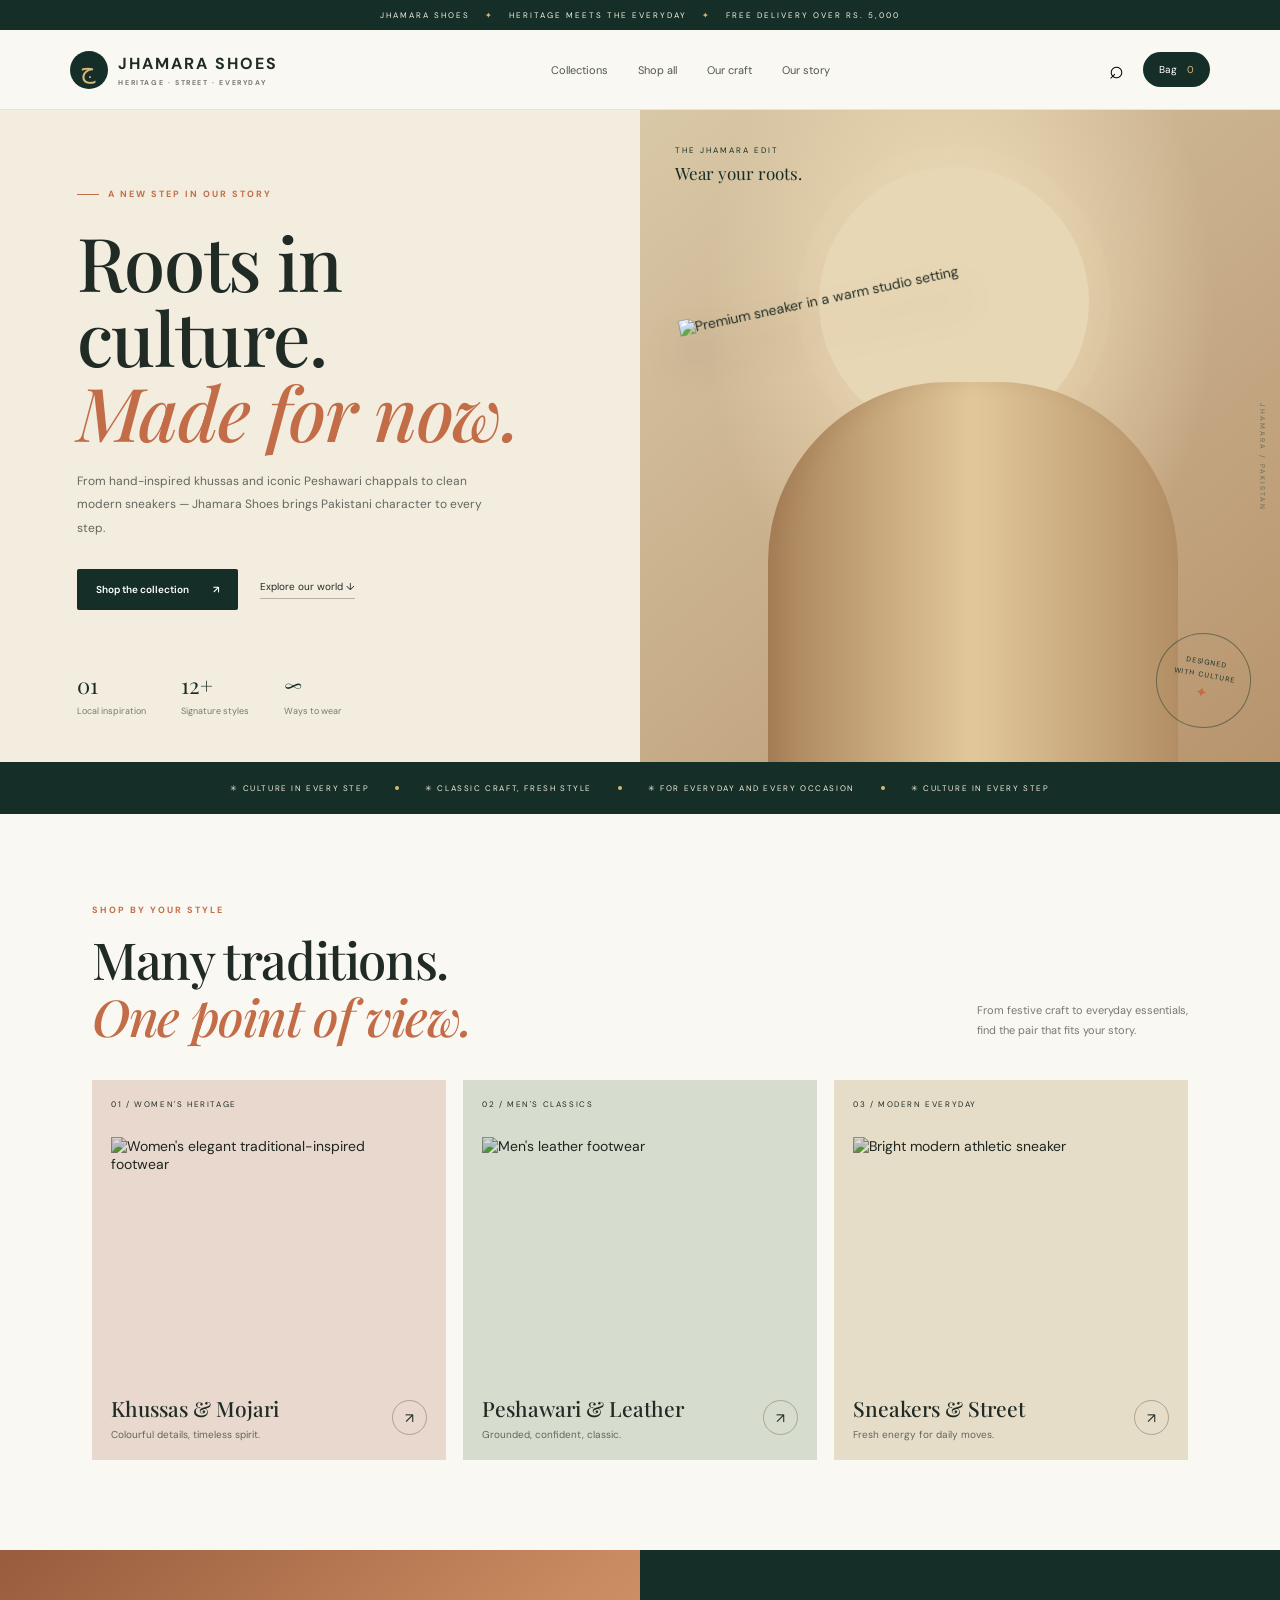
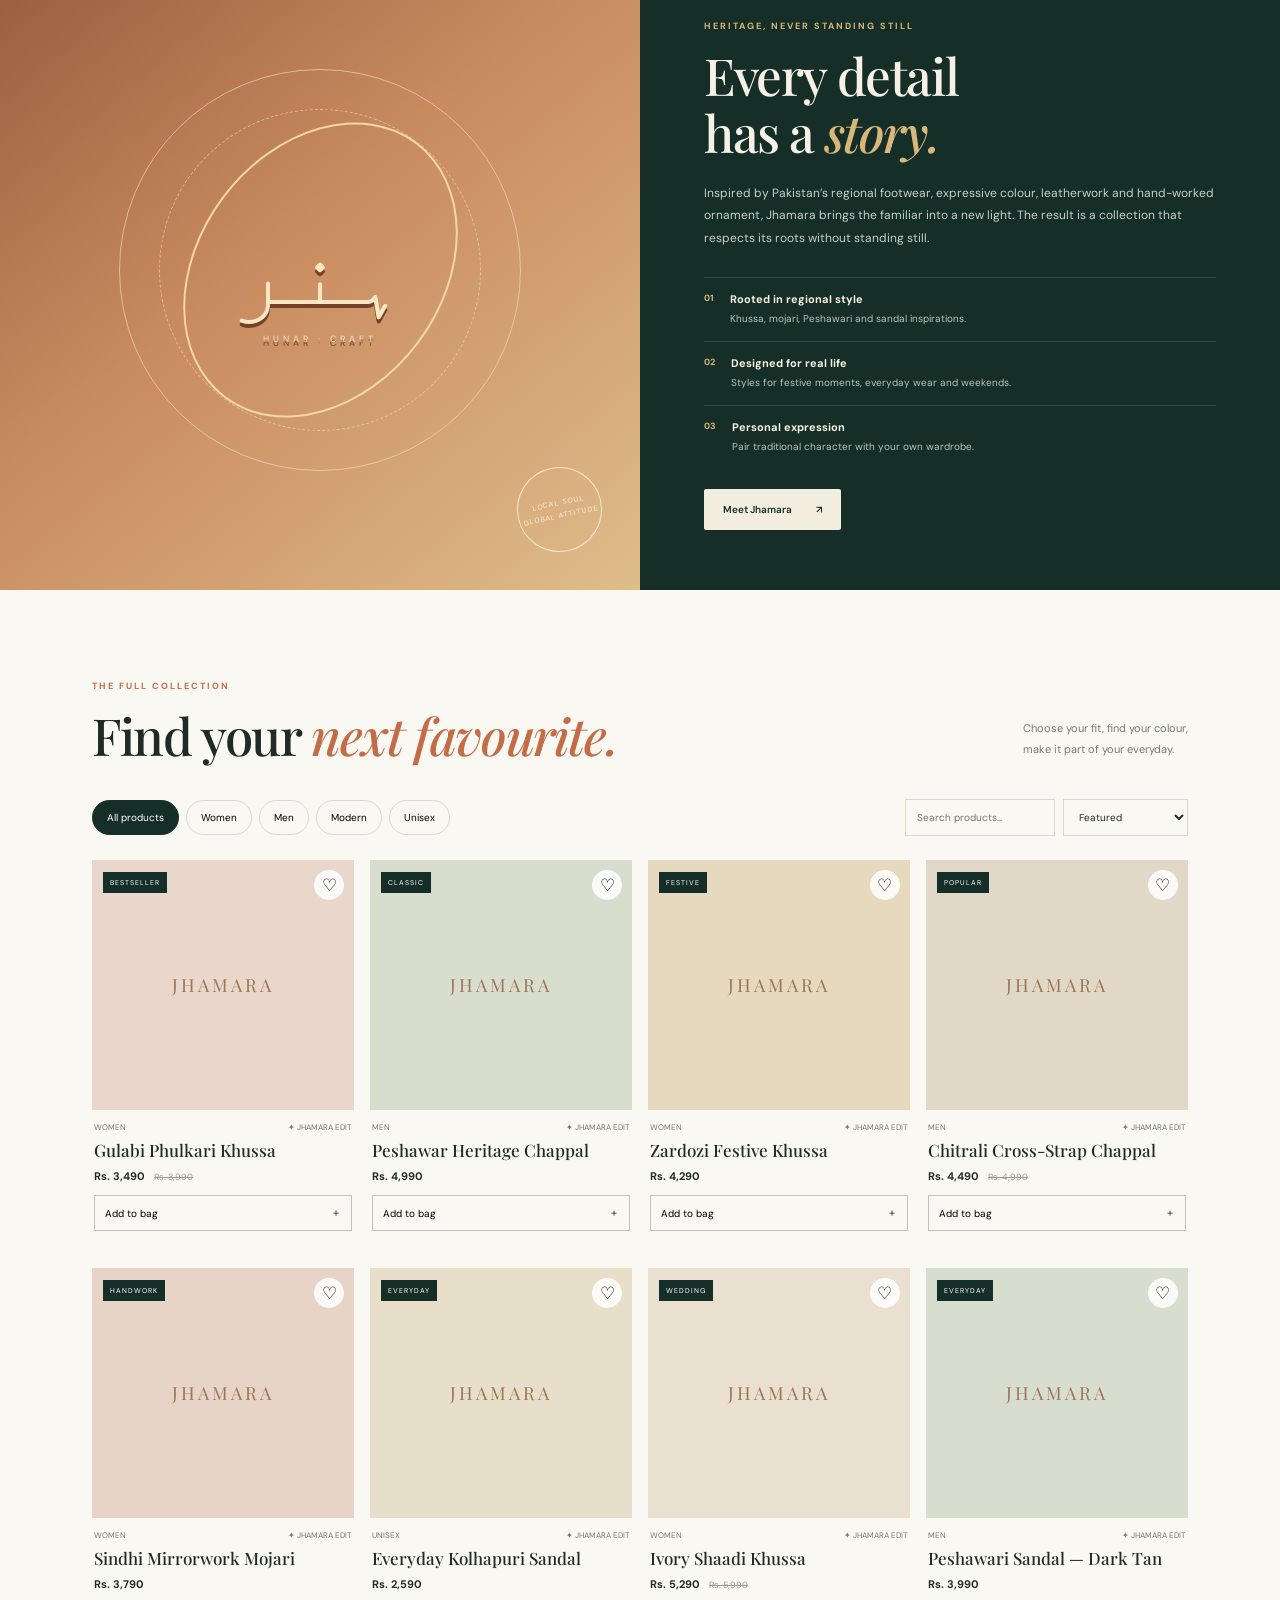
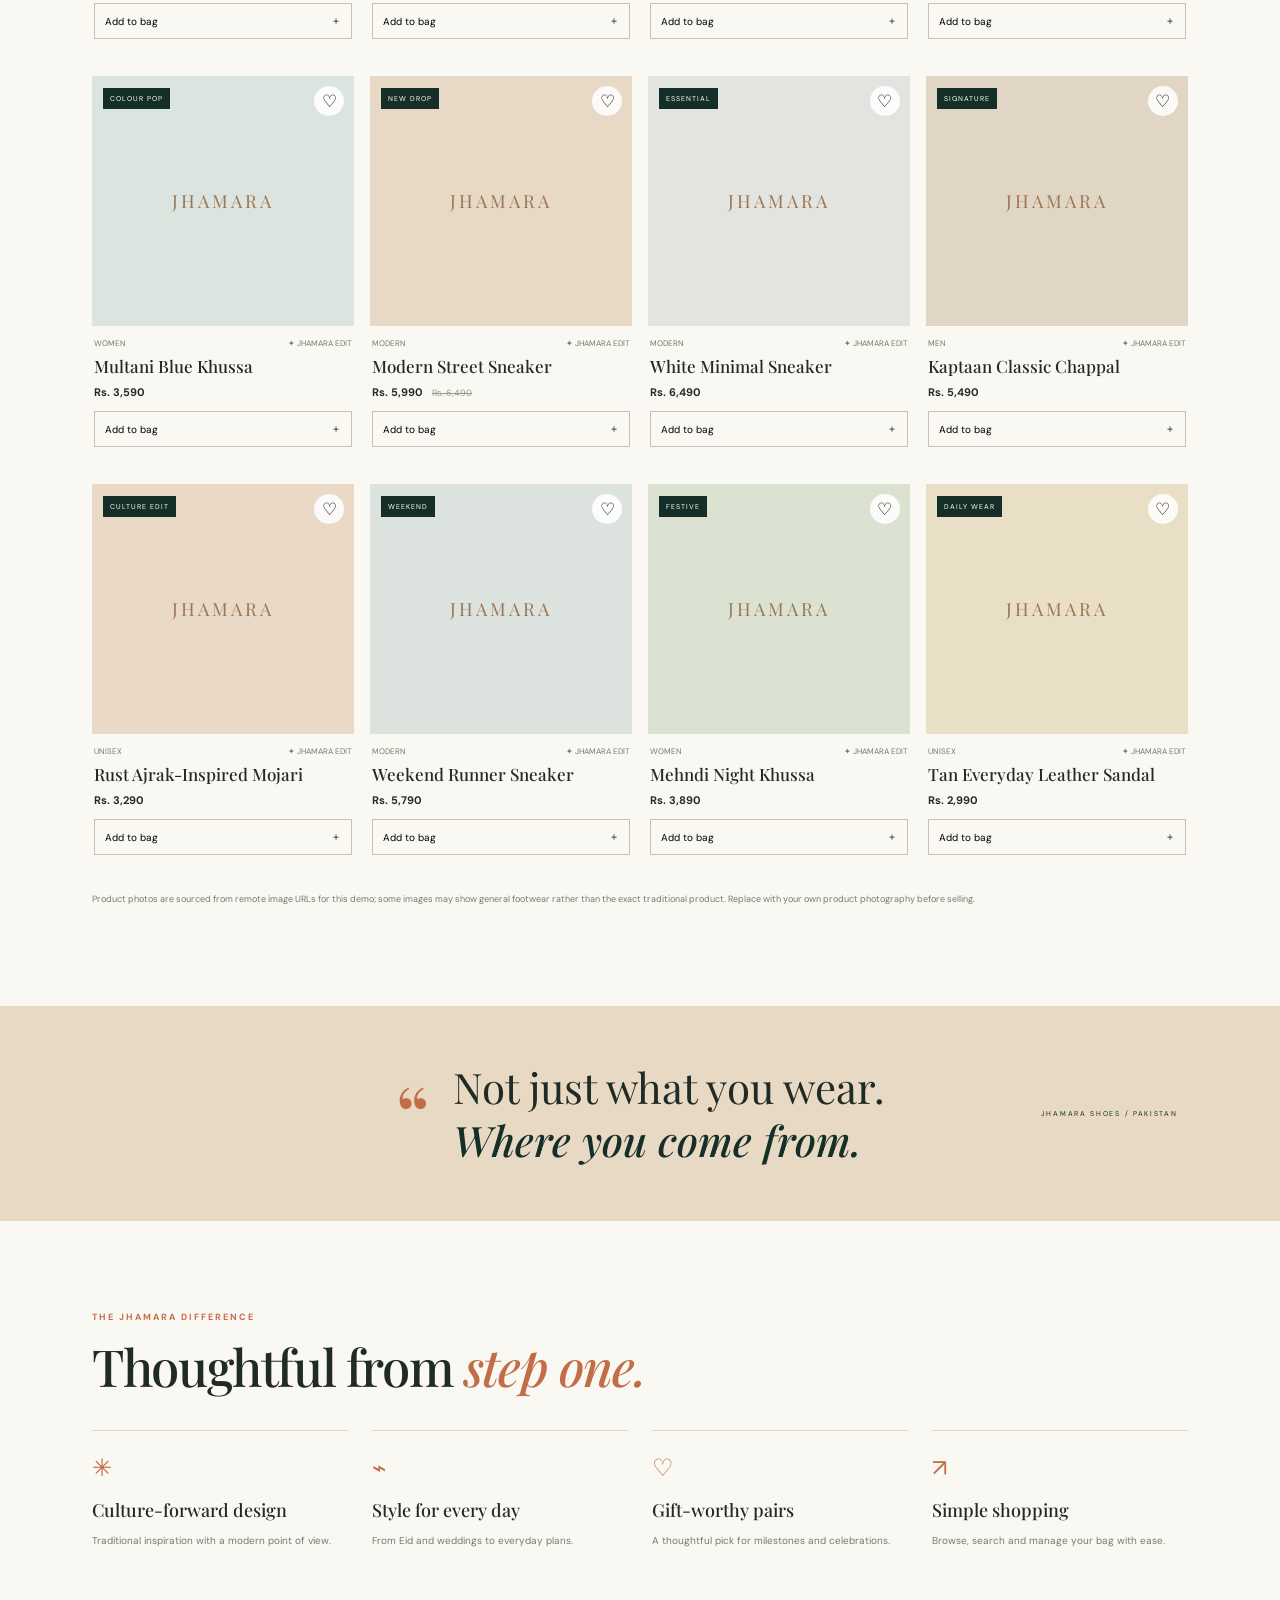
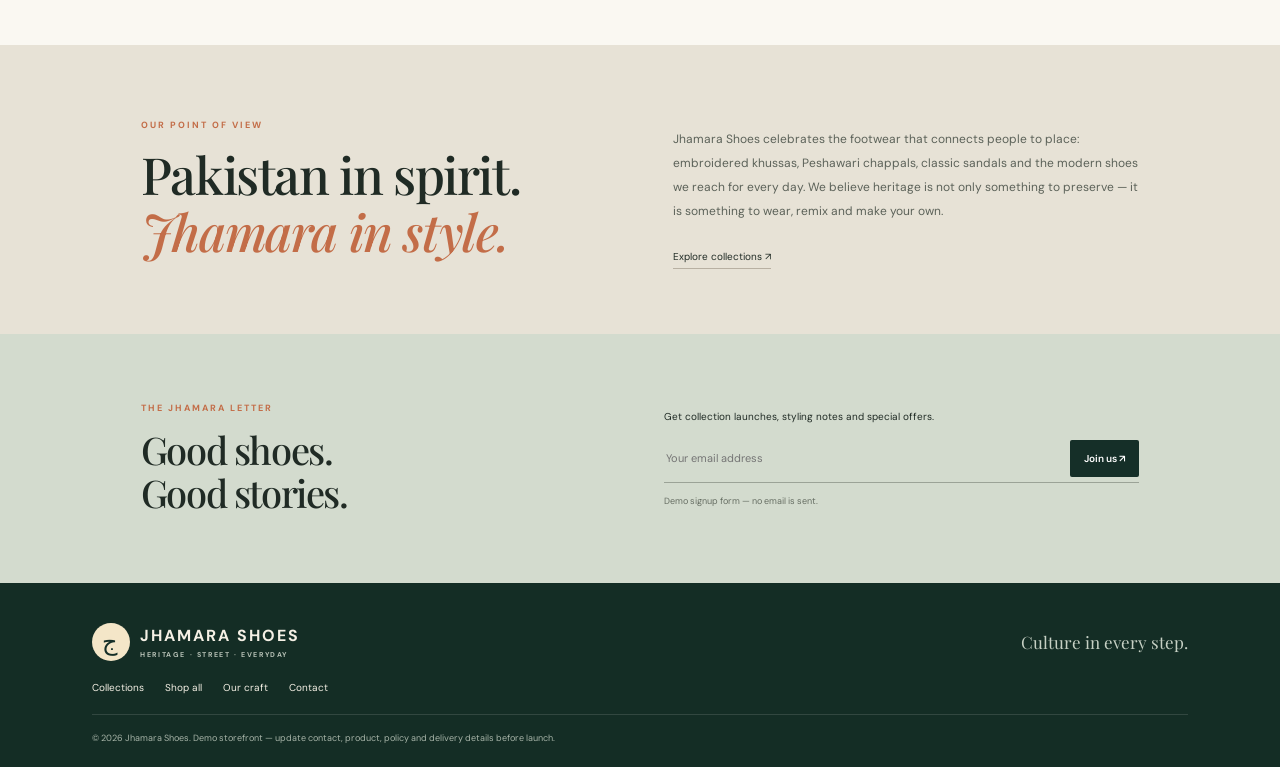
==== commit 266026a2: "Deploy via HTMLaunch" ====
--- a/index.html
+++ b/index.html
@@ -1,82 +1,34 @@
 <!doctype html>
-<html lang="en">
-<head>
+<html lang="en"><head>
 <!-- htmlaunch:enhanced:v2 -->
-<link rel="icon" type="image/svg+xml" href="data:image/svg+xml;utf8,%3Csvg%20xmlns%3D%22http%3A%2F%2Fwww.w3.org%2F2000%2Fsvg%22%20width%3D%2264%22%20height%3D%2264%22%20viewBox%3D%220%200%2064%2064%22%3E%3Cdefs%3E%3ClinearGradient%20id%3D%22g%22%20x1%3D%220%22%20y1%3D%220%22%20x2%3D%221%22%20y2%3D%221%22%3E%3Cstop%20offset%3D%220%25%22%20stop-color%3D%22hsl(193%2C72%25%2C58%25)%22%2F%3E%3Cstop%20offset%3D%22100%25%22%20stop-color%3D%22hsl(223%2C72%25%2C44%25)%22%2F%3E%3C%2FlinearGradient%3E%3C%2Fdefs%3E%3Crect%20width%3D%2264%22%20height%3D%2264%22%20rx%3D%2214%22%20fill%3D%22url(%23g)%22%2F%3E%3Ctext%20x%3D%2232%22%20y%3D%2246%22%20text-anchor%3D%22middle%22%20font-family%3D%22ui-sans-serif%2Csystem-ui%2C-apple-system%2CSegoe%20UI%2Csans-serif%22%20font-size%3D%2238%22%20font-weight%3D%22800%22%20fill%3D%22%23ffffff%22%3EJ%3C%2Ftext%3E%3C%2Fsvg%3E">
+<link rel="icon" type="image/svg+xml" href="data:image/svg+xml;utf8,%3Csvg%20xmlns%3D%22http%3A%2F%2Fwww.w3.org%2F2000%2Fsvg%22%20width%3D%2264%22%20height%3D%2264%22%20viewBox%3D%220%200%2064%2064%22%3E%3Cdefs%3E%3ClinearGradient%20id%3D%22g%22%20x1%3D%220%22%20y1%3D%220%22%20x2%3D%221%22%20y2%3D%221%22%3E%3Cstop%20offset%3D%220%25%22%20stop-color%3D%22hsl(14%2C72%25%2C58%25)%22%2F%3E%3Cstop%20offset%3D%22100%25%22%20stop-color%3D%22hsl(44%2C72%25%2C44%25)%22%2F%3E%3C%2FlinearGradient%3E%3C%2Fdefs%3E%3Crect%20width%3D%2264%22%20height%3D%2264%22%20rx%3D%2214%22%20fill%3D%22url(%23g)%22%2F%3E%3Ctext%20x%3D%2232%22%20y%3D%2246%22%20text-anchor%3D%22middle%22%20font-family%3D%22ui-sans-serif%2Csystem-ui%2C-apple-system%2CSegoe%20UI%2Csans-serif%22%20font-size%3D%2238%22%20font-weight%3D%22800%22%20fill%3D%22%23ffffff%22%3EJ%3C%2Ftext%3E%3C%2Fsvg%3E">
 <link rel="canonical" href="https://muzzi-cloud.github.io/jhamara-shoes/">
 <meta property="og:type" content="website">
-<meta property="og:site_name" content="JHAMARA — Pakistani Footwear">
-<meta property="og:title" content="JHAMARA — Pakistani Footwear">
-<meta property="og:description" content="Discover Pakistani khussas, Peshawari chappals, kolhapuris, sandals and everyday footwear at JHAMARA.">
+<meta property="og:site_name" content="Jhamara Shoes — Heritage, Reimagined">
+<meta property="og:title" content="Jhamara Shoes — Heritage, Reimagined">
+<meta property="og:description" content="Shop Jhamara Shoes: Pakistani khussas, Peshawari chappals, leather sandals, sneakers and modern footwear.">
 <meta property="og:url" content="https://muzzi-cloud.github.io/jhamara-shoes/">
 <meta property="og:locale" content="en_US">
 <meta property="og:image" content="https://s.wordpress.com/mshots/v1/https%3A%2F%2Fmuzzi-cloud.github.io%2Fjhamara-shoes%2F?w=1200&h=630">
-<meta property="og:image:alt" content="JHAMARA — Pakistani Footwear">
+<meta property="og:image:alt" content="Jhamara Shoes — Heritage, Reimagined">
 <meta property="og:image:width" content="1200">
 <meta property="og:image:height" content="630">
 <meta name="twitter:card" content="summary_large_image">
-<meta name="twitter:title" content="JHAMARA — Pakistani Footwear">
-<meta name="twitter:description" content="Discover Pakistani khussas, Peshawari chappals, kolhapuris, sandals and everyday footwear at JHAMARA.">
+<meta name="twitter:title" content="Jhamara Shoes — Heritage, Reimagined">
+<meta name="twitter:description" content="Shop Jhamara Shoes: Pakistani khussas, Peshawari chappals, leather sandals, sneakers and modern footwear.">
 <meta name="twitter:image" content="https://s.wordpress.com/mshots/v1/https%3A%2F%2Fmuzzi-cloud.github.io%2Fjhamara-shoes%2F?w=1200&h=630">
-<meta name="twitter:image:alt" content="JHAMARA — Pakistani Footwear">
-
-  <meta charset="utf-8"><meta name="viewport" content="width=device-width, initial-scale=1">
-  <meta name="theme-color" content="#173c31">
-  <title>JHAMARA — Pakistani Footwear</title>
-  <meta name="description" content="Discover Pakistani khussas, Peshawari chappals, kolhapuris, sandals and everyday footwear at JHAMARA.">
-  <link rel="preconnect" href="https://fonts.googleapis.com"><link rel="preconnect" href="https://fonts.gstatic.com" crossorigin>
-  <link href="https://fonts.googleapis.com/css2?family=DM+Sans:wght@400;500;600;700&family=Playfair+Display:wght@500;600;700&display=swap" rel="stylesheet">
-  <link rel="stylesheet" href="styles.css">
-</head>
-<body>
-  <div class="announcement">ROOTED IN HERITAGE, MADE FOR TODAY <span>✦</span> FREE DELIVERY ON ORDERS OVER Rs. 5,000</div>
-  <header class="site-header">
-    <a class="brand" href="#" aria-label="Jhamara home"><span class="brand-mark">ج</span><span>JHAMARA<small>PAKISTANI FOOTWEAR</small></span></a>
-    <button class="menu-toggle" id="menuToggle" aria-label="Toggle navigation">☰</button>
-    <nav id="nav"><a href="#collections">Collections</a><a href="#craft">Our craft</a><a href="#bestsellers">Bestsellers</a><a href="#story">Our story</a></nav>
-    <div class="header-actions"><button id="searchOpen" class="icon-btn" aria-label="Search">⌕</button><button id="cartOpen" class="cart-btn">Bag <span id="cartCount">0</span></button></div>
-  </header>
-  <main>
-    <section class="hero">
-      <div class="hero-copy">
-        <div class="eyebrow"><span></span> MADE WITH A SENSE OF PLACE</div>
-        <h1>Tradition<br>with a <em>twist.</em></h1>
-        <p>From hand-embroidered khussas to timeless Peshawari chappals — discover footwear that carries Pakistan’s craft into your everyday.</p>
-        <div class="hero-buttons"><a class="btn btn-dark" href="#collections">Explore collections <span>↗</span></a><a class="text-link" href="#craft">The craft behind it <span>↓</span></a></div>
-        <div class="hero-stats"><div><strong>01</strong><span>Local craft</span></div><div><strong>100%</strong><span>Culture inspired</span></div><div><strong>∞</strong><span>Ways to wear</span></div></div>
-      </div>
-      <div class="hero-art">
-        <div class="sun-disc"></div><div class="arch arch-back"></div><div class="arch arch-front"></div>
-        <div class="hero-caption"><span>THE HERITAGE EDIT</span><strong>Made to be remembered.</strong></div>
-        <div class="shoe-shape"><div class="shoe-sole"></div><div class="shoe-upper"><span class="stitch s1"></span><span class="stitch s2"></span><span class="stitch s3"></span><span class="motif">✳</span></div></div>
-        <div class="hero-seal">PAKISTAN<br><b>✦</b><br>IN EVERY STEP</div>
-      </div>
-    </section>
-    <section class="trust-strip"><span>✳ HANDCRAFT INSPIRED</span><i></i><span>✳ EVERYDAY COMFORT</span><i></i><span>✳ CULTURE IN EVERY STEP</span><i></i><span>✳ DESIGNED FOR ALL</span></section>
-    <section id="collections" class="section collections">
-      <div class="section-heading"><div><div class="eyebrow">FIND YOUR PAIR</div><h2>Made for <em>your</em> kind of tradition.</h2></div><p>Old-world details, modern-day versatility.<br>Find the pair that feels like you.</p></div>
-      <div class="collection-grid">
-        <a class="collection-card women" href="#shop" data-category="Women"><div class="collection-number">01 / WOMEN</div><div class="collection-art art-khussa"><span class="flower">✿</span><span class="mini-shoe"></span></div><div class="collection-bottom"><div><h3>Women's Khussas</h3><p>Colourful, crafted, unmistakably yours.</p></div><span class="round-arrow">↗</span></div></a>
-        <a class="collection-card men" href="#shop" data-category="Men"><div class="collection-number">02 / MEN</div><div class="collection-art art-chappal"><span class="strap strap1"></span><span class="strap strap2"></span><span class="sole-shape"></span></div><div class="collection-bottom"><div><h3>Men's Peshawari</h3><p>Classic leather, confident character.</p></div><span class="round-arrow">↗</span></div></a>
-        <a class="collection-card unisex" href="#shop" data-category="Unisex"><div class="collection-number">03 / EVERYONE</div><div class="collection-art art-kolhapuri"><span class="kolha"></span><span class="kolha-strap"></span></div><div class="collection-bottom"><div><h3>Kolhapuris & Sandals</h3><p>Easygoing style for every day.</p></div><span class="round-arrow">↗</span></div></a>
-      </div>
-    </section>
-    <section id="craft" class="craft-section">
-      <div class="craft-visual"><div class="craft-ring"></div><div class="craft-texture">ہنر<br><small>HUNAR · CRAFT</small></div><div class="craft-stamp">MADE WITH<br>MEANING</div></div>
-      <div class="craft-copy"><div class="eyebrow">THE BEAUTY IS IN THE DETAILS</div><h2>Every stitch tells<br>a <em>story.</em></h2><p>Inspired by the artisans and regional styles of Pakistan, our collection celebrates rich colours, hand-worked details and silhouettes passed down through generations.</p><div class="craft-points"><div><span>01</span><div><b>Heritage techniques</b><small>Inspired by traditional embroidery, leatherwork and ornament.</small></div></div><div><span>02</span><div><b>Made for modern life</b><small>Classic character with versatile styling for today.</small></div></div><div><span>03</span><div><b>Local pride, everyday wear</b><small>From festive looks to daily essentials, wear your roots.</small></div></div></div><a class="btn btn-light" href="#story">Discover our story <span>↗</span></a></div>
-    </section>
-    <section id="shop" class="section shop-section">
-      <div class="section-heading"><div><div class="eyebrow">THE JHAMARA EDIT</div><h2>Find your <em>favourite.</em></h2></div><p>Traditional soul. Fresh perspective.<br>Shop the styles people come back to.</p></div>
-      <div class="shop-toolbar"><div class="filter-tabs" id="filters"><button class="active" data-filter="All">All pairs</button><button data-filter="Women">Women</button><button data-filter="Men">Men</button><button data-filter="Unisex">Unisex</button></div><div class="shop-controls"><input id="searchInput" type="search" placeholder="Search styles…" aria-label="Search products"><select id="sortSelect" aria-label="Sort products"><option value="featured">Featured</option><option value="low">Price: low to high</option><option value="high">Price: high to low</option></select></div></div>
-      <div id="productGrid" class="product-grid"></div><p class="demo-note">Product names, prices and product visuals are sample demo content. Replace them with your real catalogue before launch.</p>
-    </section>
-    <section class="quote-band"><span class="quote-mark">“</span><blockquote>Wear your culture.<br><em>Make it your own.</em></blockquote><div class="quote-side">JHAMARA<br><span>PAKISTANI FOOTWEAR</span></div></section>
-    <section id="bestsellers" class="section values-section"><div class="section-heading"><div><div class="eyebrow">A LITTLE MORE JHAMARA</div><h2>Thoughtful from <em>step one.</em></h2></div></div><div class="value-grid"><div><span class="value-icon">✳</span><h3>Culture-forward design</h3><p>Regional inspiration meets fresh, wearable styling.</p></div><div><span class="value-icon">⌁</span><h3>Comfort comes first</h3><p>Choose your size and style for the way you move.</p></div><div><span class="value-icon">♡</span><h3>Made to be gifted</h3><p>A meaningful pair for Eid, weddings and everyday milestones.</p></div><div><span class="value-icon">↗</span><h3>Easy online shopping</h3><p>Clear product details and a simple bag-to-checkout demo.</p></div></div></section>
-    <section id="story" class="story-section"><div><div class="eyebrow">OUR POINT OF VIEW</div><h2>Not just footwear.<br><em>A piece of home.</em></h2></div><div><p>JHAMARA celebrates the beauty of Pakistani footwear traditions — from embellished khussas and Peshawari chappals to easy everyday sandals. Our idea is simple: honour the craft, style it your way, and take a little piece of heritage wherever you go.</p><a class="text-link" href="#collections">Explore the collections ↗</a></div></section>
-    <section class="newsletter"><div><div class="eyebrow">LET'S KEEP IN TOUCH</div><h2>A little tradition<br>in your inbox.</h2></div><form id="newsletterForm"><label for="emailInput">New collections, styling ideas and special offers.</label><div class="email-row"><input id="emailInput" type="email" placeholder="Your email address" required><button class="btn btn-dark" type="submit">Sign me up ↗</button></div><small id="newsletterMessage">By subscribing, you agree to receive updates from JHAMARA.</small></form></section>
-  </main>
-  <footer><a class="brand brand-footer" href="#"><span class="brand-mark">ج</span><span>JHAMARA<small>PAKISTANI FOOTWEAR</small></span></a><p>Culture in every step.</p><div><a href="#collections">Collections</a><a href="#craft">Our craft</a><a href="#story">Our story</a><a href="mailto:hello@example.com">Contact</a></div><small>© 2026 JHAMARA. Demo storefront — update contact, policies and products before publishing.</small></footer>
-  <div class="overlay" id="overlay"></div><aside class="cart-drawer" id="cartDrawer" aria-label="Shopping bag"><div class="drawer-head"><div><small>YOUR SELECTION</small><h2>Your bag <span id="drawerCount">(0)</span></h2></div><button id="cartClose" class="close-btn" aria-label="Close bag">×</button></div><div id="cartItems" class="cart-items"><p class="empty-cart">Your bag is waiting for a little tradition.</p></div><div class="cart-footer"><div class="subtotal"><span>Subtotal</span><strong id="subtotal">Rs. 0</strong></div><small>Delivery and taxes are calculated at checkout.</small><button id="checkoutBtn" class="btn btn-dark full-width">Continue to checkout ↗</button><p id="checkoutMessage" class="checkout-message"></p></div></aside>
-  <div class="toast" id="toast" role="status"></div>
-  <script src="products.js"></script><script src="app.js"></script>
-</body></html>+<meta name="twitter:image:alt" content="Jhamara Shoes — Heritage, Reimagined">
+<meta charset="utf-8"><meta name="viewport" content="width=device-width,initial-scale=1"><meta name="theme-color" content="#152f28"><title>Jhamara Shoes — Heritage, Reimagined</title><meta name="description" content="Shop Jhamara Shoes: Pakistani khussas, Peshawari chappals, leather sandals, sneakers and modern footwear."><link rel="preconnect" href="https://fonts.googleapis.com"><link rel="preconnect" href="https://fonts.gstatic.com" crossorigin><link href="https://fonts.googleapis.com/css2?family=DM+Sans:wght@400;500;600;700&family=Playfair+Display:wght@500;600;700&display=swap" rel="stylesheet"><link rel="stylesheet" href="styles.css"></head>
+<body><div class="ticker">JHAMARA SHOES <span>✦</span> HERITAGE MEETS THE EVERYDAY <span>✦</span> FREE DELIVERY OVER RS. 5,000</div>
+<header class="header"><a class="logo" href="#"><span class="logo-mark">ج</span><span>JHAMARA SHOES<small>HERITAGE · STREET · EVERYDAY</small></span></a><button class="mobile-menu" id="mobileMenu" aria-label="Open navigation">☰</button><nav id="nav"><a href="#collections">Collections</a><a href="#shop">Shop all</a><a href="#craft">Our craft</a><a href="#story">Our story</a></nav><div class="header-actions"><button id="searchOpen" class="search-icon" aria-label="Search">⌕</button><button id="cartOpen" class="bag">Bag <span id="cartCount">0</span></button></div></header>
+<main><section class="hero"><div class="hero-copy"><div class="eyebrow"><span></span> A NEW STEP IN OUR STORY</div><h1>Roots in culture.<br><em>Made for now.</em></h1><p>From hand-inspired khussas and iconic Peshawari chappals to clean modern sneakers — Jhamara Shoes brings Pakistani character to every step.</p><div class="hero-actions"><a class="btn primary" href="#shop">Shop the collection <span>↗</span></a><a href="#craft" class="under-link">Explore our world ↓</a></div><div class="hero-proof"><div><b>01</b><small>Local inspiration</small></div><div><b>12+</b><small>Signature styles</small></div><div><b>∞</b><small>Ways to wear</small></div></div></div><div class="hero-visual"><div class="hero-sun"></div><div class="hero-arch"></div><div class="hero-label"><small>THE JHAMARA EDIT</small><b>Wear your roots.</b></div><div class="hero-shoe"><img src="https://images.unsplash.com/photo-1600185365483-26d7a4cc7519?auto=format&fit=crop&w=1100&q=85" alt="Premium sneaker in a warm studio setting"></div><div class="round-seal">DESIGNED<br>WITH CULTURE<br><b>✦</b></div><div class="vertical-word">JHAMARA / PAKISTAN</div></div></section>
+<div class="marquee"><span>✳ CULTURE IN EVERY STEP</span><i></i><span>✳ CLASSIC CRAFT, FRESH STYLE</span><i></i><span>✳ FOR EVERYDAY AND EVERY OCCASION</span><i></i><span>✳ CULTURE IN EVERY STEP</span></div>
+<section id="collections" class="section"><div class="section-head"><div><div class="eyebrow">SHOP BY YOUR STYLE</div><h2>Many traditions.<br><em>One point of view.</em></h2></div><p>From festive craft to everyday essentials,<br>find the pair that fits your story.</p></div><div class="category-grid"><a class="category-card khussa" href="#shop" data-category="Women"><div class="category-top">01 / WOMEN'S HERITAGE</div><div class="category-image"><img src="https://images.unsplash.com/photo-1562273138-f46be4ebdf33?auto=format&fit=crop&w=850&q=85" alt="Women's elegant traditional-inspired footwear" loading="lazy"></div><div class="category-bottom"><div><h3>Khussas & Mojari</h3><p>Colourful details, timeless spirit.</p></div><span>↗</span></div></a><a class="category-card peshawari" href="#shop" data-category="Men"><div class="category-top">02 / MEN'S CLASSICS</div><div class="category-image"><img src="https://images.unsplash.com/photo-1614252235316-8c857d38b5f4?auto=format&fit=crop&w=850&q=85" alt="Men's leather footwear" loading="lazy"></div><div class="category-bottom"><div><h3>Peshawari & Leather</h3><p>Grounded, confident, classic.</p></div><span>↗</span></div></a><a class="category-card modern" href="#shop" data-category="Modern"><div class="category-top">03 / MODERN EVERYDAY</div><div class="category-image"><img src="https://images.unsplash.com/photo-1542291026-7eec264c27ff?auto=format&fit=crop&w=850&q=85" alt="Bright modern athletic sneaker" loading="lazy"></div><div class="category-bottom"><div><h3>Sneakers & Street</h3><p>Fresh energy for daily moves.</p></div><span>↗</span></div></a></div></section>
+<section id="craft" class="craft"><div class="craft-art"><div class="craft-circle"></div><div class="urdu">ہنر<small>HUNAR · CRAFT</small></div><div class="craft-note">LOCAL SOUL<br>GLOBAL ATTITUDE</div></div><div class="craft-copy"><div class="eyebrow">HERITAGE, NEVER STANDING STILL</div><h2>Every detail<br>has a <em>story.</em></h2><p>Inspired by Pakistan’s regional footwear, expressive colour, leatherwork and hand-worked ornament, Jhamara brings the familiar into a new light. The result is a collection that respects its roots without standing still.</p><div class="craft-list"><div><b>01</b><span><strong>Rooted in regional style</strong><small>Khussa, mojari, Peshawari and sandal inspirations.</small></span></div><div><b>02</b><span><strong>Designed for real life</strong><small>Styles for festive moments, everyday wear and weekends.</small></span></div><div><b>03</b><span><strong>Personal expression</strong><small>Pair traditional character with your own wardrobe.</small></span></div></div><a href="#story" class="btn cream-btn">Meet Jhamara <span>↗</span></a></div></section>
+<section id="shop" class="section shop"><div class="section-head"><div><div class="eyebrow">THE FULL COLLECTION</div><h2>Find your <em>next favourite.</em></h2></div><p>Choose your fit, find your colour,<br>make it part of your everyday.</p></div><div class="toolbar"><div id="filters" class="filters"><button class="active" data-filter="All">All products</button><button data-filter="Women">Women</button><button data-filter="Men">Men</button><button data-filter="Modern">Modern</button><button data-filter="Unisex">Unisex</button></div><div class="shop-tools"><input id="searchInput" type="search" placeholder="Search products…" aria-label="Search products"><select id="sortSelect" aria-label="Sort products"><option value="featured">Featured</option><option value="low">Price: low to high</option><option value="high">Price: high to low</option></select></div></div><div id="productGrid" class="product-grid"></div><p class="disclaimer">Product photos are sourced from remote image URLs for this demo; some images may show general footwear rather than the exact traditional product. Replace with your own product photography before selling.</p></section>
+<section class="statement"><div class="statement-mark">“</div><blockquote>Not just what you wear.<br><em>Where you come from.</em></blockquote><span>JHAMARA SHOES / PAKISTAN</span></section>
+<section class="section benefits"><div class="section-head"><div><div class="eyebrow">THE JHAMARA DIFFERENCE</div><h2>Thoughtful from <em>step one.</em></h2></div></div><div class="benefit-grid"><article><span>✳</span><h3>Culture-forward design</h3><p>Traditional inspiration with a modern point of view.</p></article><article><span>⌁</span><h3>Style for every day</h3><p>From Eid and weddings to everyday plans.</p></article><article><span>♡</span><h3>Gift-worthy pairs</h3><p>A thoughtful pick for milestones and celebrations.</p></article><article><span>↗</span><h3>Simple shopping</h3><p>Browse, search and manage your bag with ease.</p></article></div></section>
+<section id="story" class="story"><div><div class="eyebrow">OUR POINT OF VIEW</div><h2>Pakistan in spirit.<br><em>Jhamara in style.</em></h2></div><div><p>Jhamara Shoes celebrates the footwear that connects people to place: embroidered khussas, Peshawari chappals, classic sandals and the modern shoes we reach for every day. We believe heritage is not only something to preserve — it is something to wear, remix and make your own.</p><a href="#collections" class="under-link">Explore collections ↗</a></div></section>
+<section class="newsletter"><div><div class="eyebrow">THE JHAMARA LETTER</div><h2>Good shoes.<br>Good stories.</h2></div><form id="newsletterForm"><label for="emailInput">Get collection launches, styling notes and special offers.</label><div class="email-row"><input id="emailInput" type="email" placeholder="Your email address" required><button class="btn primary" type="submit">Join us ↗</button></div><small id="newsletterMessage">Demo signup form — no email is sent.</small></form></section></main>
+<footer><a class="logo footer-logo" href="#"><span class="logo-mark">ج</span><span>JHAMARA SHOES<small>HERITAGE · STREET · EVERYDAY</small></span></a><p>Culture in every step.</p><div class="footer-links"><a href="#collections">Collections</a><a href="#shop">Shop all</a><a href="#craft">Our craft</a><a href="mailto:hello@example.com">Contact</a></div><small>© 2026 Jhamara Shoes. Demo storefront — update contact, product, policy and delivery details before launch.</small></footer>
+<div id="overlay" class="overlay"></div><aside id="cartDrawer" class="drawer" aria-label="Shopping bag"><div class="drawer-head"><div><small>YOUR SELECTION</small><h2>Your bag <span id="drawerCount">(0)</span></h2></div><button id="cartClose" class="close" aria-label="Close bag">×</button></div><div id="cartItems" class="cart-items"><p class="empty">Your bag is waiting for a great pair.</p></div><div class="drawer-bottom"><div class="subtotal"><span>Subtotal</span><b id="subtotal">Rs. 0</b></div><small>Delivery and taxes are calculated at checkout.</small><button id="checkoutBtn" class="btn primary wide">Continue to checkout ↗</button><p id="checkoutMessage"></p></div></aside><div id="toast" class="toast" role="status"></div><script src="products.js"></script><script src="app.js"></script></body></html>
--- a/styles.css
+++ b/styles.css
@@ -1 +1 @@
- :root{--green:#173c31;--green2:#244e40;--cream:#f5f0e6;--paper:#fbf8f1;--orange:#c76e43;--gold:#d4ad67;--ink:#1d2822;--muted:#777a70;--line:#ded8cb;--serif:"Playfair Display",Georgia,serif;--sans:"DM Sans",Arial,sans-serif}*{box-sizing:border-box}html{scroll-behavior:smooth}body{margin:0;background:var(--paper);color:var(--ink);font-family:var(--sans);font-size:14px}a{color:inherit;text-decoration:none}button,input,select{font:inherit}.announcement{height:31px;background:var(--green);color:#f5f0e6;display:flex;align-items:center;justify-content:center;gap:14px;font-size:9px;letter-spacing:1.8px}.announcement span{color:var(--gold)}.site-header{height:82px;display:flex;align-items:center;justify-content:space-between;padding:0 5.4%;background:var(--paper);position:sticky;top:0;z-index:10;border-bottom:1px solid #e9e3d8}.brand{display:flex;align-items:center;gap:10px;font-size:18px;font-weight:700;letter-spacing:2.4px}.brand small{display:block;font-size:7px;letter-spacing:2px;font-weight:600;margin-top:4px;color:var(--muted)}.brand-mark{display:grid;place-items:center;width:39px;height:39px;border-radius:50%;background:var(--green);color:var(--gold);font-family:serif;font-size:24px}.site-header nav{display:flex;gap:33px;color:#51564d;font-size:12px}.site-header nav a:hover,footer a:hover{color:var(--orange)}.header-actions{display:flex;align-items:center;gap:14px}.icon-btn,.cart-btn,.menu-toggle{border:0;background:none;cursor:pointer}.icon-btn{font-size:25px}.cart-btn{background:var(--green);color:white;border-radius:30px;padding:11px 16px;font-size:11px}.cart-btn span{margin-left:8px;color:var(--gold)}.menu-toggle{display:none}.hero{display:grid;grid-template-columns:1fr 1fr;min-height:600px;background:var(--cream);overflow:hidden}.hero-copy{padding:85px 5.4% 50px 11%;position:relative;z-index:1}.eyebrow{font-size:9px;letter-spacing:2.1px;font-weight:700;color:var(--orange);display:flex;align-items:center;gap:9px}.eyebrow span{width:23px;height:1px;background:var(--orange)}h1,h2,h3,p{margin-top:0}h1,h2{font-family:var(--serif);font-weight:500;letter-spacing:-1.4px}h1{font-size:clamp(54px,6.1vw,86px);line-height:.99;margin:26px 0 22px}h1 em,h2 em,blockquote em{color:var(--orange);font-weight:500}.hero-copy>p{max-width:420px;line-height:1.9;color:#62665b;font-size:13px}.hero-buttons{display:flex;align-items:center;gap:24px;margin-top:30px}.btn{border:0;border-radius:2px;display:inline-flex;align-items:center;justify-content:center;gap:25px;padding:15px 20px;font-size:11px;font-weight:600;cursor:pointer;transition:transform .25s,background .25s}.btn:hover{transform:translateY(-3px)}.btn-dark{background:var(--green);color:#fff}.btn-dark:hover{background:var(--green2)}.btn-light{background:var(--cream);color:var(--green);margin-top:23px}.text-link{font-size:11px;border-bottom:1px solid #b8b0a2;padding-bottom:5px}.hero-stats{display:flex;gap:38px;margin-top:64px}.hero-stats div{display:flex;flex-direction:column;gap:6px}.hero-stats strong{font-family:var(--serif);font-size:22px;color:var(--green);font-weight:500}.hero-stats span{font-size:9px;color:var(--muted)}.hero-art{position:relative;min-height:600px;background:#d9c8a7;overflow:hidden;isolation:isolate}.hero-art:before{content:"";position:absolute;inset:0;background:radial-gradient(ellipse at 48% 38%,#f0dfba 0,transparent 53%),linear-gradient(145deg,#d6c29c,#b79a6c);z-index:-2}.sun-disc{position:absolute;width:300px;height:300px;border-radius:50%;background:#e8d7b2;top:65px;left:24%;box-shadow:0 0 0 24px #e8d7b21a}.arch{position:absolute;bottom:-85px;left:20%;width:62%;height:490px;border-radius:180px 180px 0 0}.arch-back{background:#a47752;transform:translate(-25px,20px)}.arch-front{background:linear-gradient(90deg,#c5a77b,#e0c89c 52%,#b58f63);box-shadow:inset 12px 0 20px #8b674633}.hero-caption{position:absolute;top:38px;left:36px;display:flex;flex-direction:column;gap:8px;color:var(--green)}.hero-caption span{font-size:8px;letter-spacing:2px}.hero-caption strong{font-family:var(--serif);font-size:17px;font-weight:500}.shoe-shape{position:absolute;width:370px;height:190px;top:46%;left:15%;transform:rotate(-19deg);filter:drop-shadow(0 26px 14px #4a352b48);transition:transform .6s cubic-bezier(.2,.8,.2,1)}.hero-art:hover .shoe-shape{transform:rotate(-13deg) translateY(-8px)}.shoe-sole{position:absolute;left:7px;right:4px;bottom:17px;height:68px;background:linear-gradient(180deg,#3e2922,#1e1b17);border-radius:65% 35% 43% 58% / 70% 45% 50% 35%;transform:rotate(-3deg)}.shoe-upper{position:absolute;left:25px;right:18px;bottom:44px;height:105px;background:linear-gradient(120deg,#bb583b,#e18a58 44%,#8b3827);border-radius:80% 30% 50% 45% / 75% 35% 60% 35%;border:2px solid #e6aa70;box-shadow:inset 0 5px 8px #f6bd7d55}.shoe-upper:after{content:"";position:absolute;left:25%;top:16px;width:56%;height:55px;border:1px dashed #f5c88a;border-radius:60% 40% 50% 50%;transform:rotate(-10deg)}.stitch{position:absolute;width:5px;height:5px;background:#f8d6a2;border-radius:50%;z-index:1}.s1{top:20px;left:34%}.s2{top:37px;left:48%}.s3{top:54px;left:62%}.motif{position:absolute;left:46%;top:27px;color:#f4d39b;font-size:25px;z-index:2}.hero-seal{position:absolute;bottom:38px;right:34px;border:1px solid #173c3180;border-radius:50%;width:98px;height:98px;display:grid;place-content:center;text-align:center;font-size:7px;letter-spacing:1.2px;line-height:1.9;color:var(--green);transform:rotate(12deg)}.hero-seal b{font-size:13px}.trust-strip{display:flex;align-items:center;justify-content:center;gap:32px;padding:22px 15px;background:var(--green);color:#f2e8d6;font-size:8px;letter-spacing:1.5px;flex-wrap:wrap}.trust-strip i{width:4px;height:4px;background:var(--gold);border-radius:50%}.section{padding:96px 7.2%}.section-heading{display:flex;align-items:end;justify-content:space-between;margin-bottom:37px}.section-heading h2,.craft-copy h2,.story-section h2,.newsletter h2{font-size:clamp(34px,4vw,52px);line-height:1.12;margin:15px 0 0}.section-heading>p{font-size:11px;color:var(--muted);line-height:1.9;margin:0 0 4px}.collection-grid{display:grid;grid-template-columns:repeat(3,1fr);gap:17px}.collection-card{padding:20px 20px 23px;min-height:380px;display:flex;flex-direction:column;justify-content:space-between;overflow:hidden;position:relative;transition:transform .3s}.collection-card:hover{transform:translateY(-6px)}.women{background:#e8d8ce}.men{background:#d4d7c6}.unisex{background:#e9dfc7}.collection-number{font-size:8px;letter-spacing:1.7px;z-index:2}.collection-art{height:230px;position:relative;display:grid;place-items:center;perspective:500px}.flower{position:absolute;top:8px;right:25px;color:#ba765e;font-size:62px;opacity:.7}.mini-shoe{position:absolute;width:200px;height:85px;background:linear-gradient(145deg,#a9463b,#e08b71);border:3px solid #f3d7aa;border-radius:75% 30% 42% 48%;transform:rotate(-25deg);box-shadow:0 17px 13px #5a39332a}.mini-shoe:before{content:"✿ ✧ ✿";position:absolute;left:48px;top:24px;color:#f4d9a8;letter-spacing:5px}.mini-shoe:after{content:"";position:absolute;left:0;right:0;bottom:-10px;height:14px;background:#4b3028;border-radius:50%}.sole-shape{width:205px;height:80px;background:linear-gradient(130deg,#a96b3e,#d9a16a);border-radius:60% 40% 45% 50%;transform:rotate(-24deg);position:absolute;box-shadow:0 17px 12px #4d3b292b}.sole-shape:after{content:"";position:absolute;left:35px;top:7px;width:90px;height:56px;border:5px solid #4c3021;border-right-color:transparent;border-radius:50%;transform:rotate(20deg)}.strap{position:absolute;width:110px;height:15px;background:#5a3525;border-radius:10px;z-index:2;transform:rotate(35deg)}.strap1{top:81px;left:35%}.strap2{top:121px;left:39%;transform:rotate(-22deg)}.kolha{position:absolute;width:200px;height:70px;background:#a76d46;border-radius:60% 35% 40% 55%;transform:rotate(-24deg);box-shadow:0 12px 8px #4d3b292b}.kolha-strap{position:absolute;width:75px;height:75px;border:12px solid #70432d;border-bottom-color:transparent;border-radius:50%;transform:rotate(24deg) translate(5px,-5px)}.collection-bottom{display:flex;align-items:center;justify-content:space-between;gap:10px;z-index:2}.collection-bottom h3{font-family:var(--serif);font-size:22px;font-weight:500;margin:0 0 6px}.collection-bottom p{font-size:10px;color:#5e6159;margin:0}.round-arrow{width:35px;height:35px;display:grid;place-items:center;border:1px solid #9a9587;border-radius:50%;font-size:16px;flex-shrink:0}.craft-section{display:grid;grid-template-columns:1fr 1fr;background:var(--green);color:#f6f0e5;min-height:530px}.craft-visual{position:relative;min-height:530px;background:linear-gradient(140deg,#9a5b3e,#c98c61 45%,#e0bd8a);overflow:hidden;display:grid;place-items:center}.craft-visual:before,.craft-visual:after{content:"";position:absolute;border:1px solid #f4dfb6a0;border-radius:50%;width:410px;height:410px}.craft-visual:after{width:330px;height:330px;border-style:dashed}.craft-ring{width:250px;height:330px;border:2px solid #f4d8a3;border-radius:50%;transform:rotate(38deg);position:absolute}.craft-texture{font-family:var(--serif);font-size:105px;text-align:center;color:#f9e7c4;text-shadow:0 4px 0 #77402b;z-index:1}.craft-texture small{display:block;font:9px var(--sans);letter-spacing:4px;margin-top:5px}.craft-stamp{position:absolute;bottom:45px;right:40px;border:1px solid #f9e7c4;border-radius:50%;width:86px;height:86px;display:grid;place-content:center;text-align:center;font-size:8px;line-height:1.7;letter-spacing:1px;transform:rotate(-12deg)}.craft-copy{padding:75px 10% 65px}.craft-copy .eyebrow{color:var(--gold)}.craft-copy h2{margin-bottom:22px}.craft-copy h2 em{color:var(--gold)}.craft-copy>p{font-size:12px;line-height:1.9;color:#c8d2c7;max-width:420px}.craft-points{margin-top:30px}.craft-points>div{display:flex;gap:17px;border-top:1px solid #ffffff2b;padding:15px 0}.craft-points>div>span{font-size:9px;color:var(--gold);padding-top:2px}.craft-points b,.craft-points small{display:block}.craft-points b{font-size:11px;font-weight:600;margin-bottom:5px}.craft-points small{font-size:10px;color:#b5c4b9;line-height:1.6}.shop-section{background:#fbf8f1}.shop-toolbar{display:flex;align-items:center;justify-content:space-between;gap:18px;margin-bottom:25px}.filter-tabs{display:flex;gap:7px;flex-wrap:wrap}.filter-tabs button{border:1px solid var(--line);background:transparent;padding:10px 15px;border-radius:30px;font-size:10px;cursor:pointer}.filter-tabs button.active,.filter-tabs button:hover{background:var(--green);border-color:var(--green);color:#fff}.shop-controls{display:flex;gap:8px}.shop-controls input,.shop-controls select{background:transparent;border:1px solid var(--line);padding:10px 12px;font-size:10px;max-width:160px;color:var(--ink)}.product-grid{display:grid;grid-template-columns:repeat(4,1fr);gap:24px 16px}.product-card{min-width:0}.product-visual{height:245px;position:relative;display:grid;place-items:center;overflow:hidden;background:#eee5d6}.product-visual:before{content:"";position:absolute;width:180px;height:180px;border-radius:50%;background:#ffffff60;top:22px;left:calc(50% - 90px)}.product-visual .product-shoe{position:relative;width:175px;height:76px;border-radius:70% 30% 45% 50%;transform:rotate(-24deg);box-shadow:0 20px 12px #40332730;transition:transform .4s;z-index:1}.product-card:hover .product-shoe{transform:rotate(-17deg) translateY(-8px) scale(1.04)}.product-shoe:before{content:"";position:absolute;left:23%;top:19px;width:48%;height:34px;border:2px dashed #f0d3a1;border-radius:50%;opacity:.8}.product-shoe:after{content:"";position:absolute;left:5px;right:2px;bottom:-9px;height:13px;background:#30241d;border-radius:50%}.product-visual .wish{position:absolute;right:12px;top:12px;width:30px;height:30px;border:0;border-radius:50%;background:#fff9;cursor:pointer;font-size:17px;z-index:2}.product-visual .wish.active{color:#b94e42}.product-visual .tag{position:absolute;left:12px;top:14px;background:var(--green);color:white;padding:6px 8px;font-size:8px;letter-spacing:1px;z-index:2}.product-info{padding:13px 2px}.product-meta{display:flex;justify-content:space-between;gap:6px;color:var(--muted);font-size:9px;margin-bottom:7px}.product-info h3{font-family:var(--serif);font-weight:500;font-size:17px;margin:0 0 8px}.product-price{font-size:12px;font-weight:700}.product-price del{font-size:10px;color:#9a9a90;font-weight:400;margin-left:7px}.product-info button{display:block;width:100%;margin-top:12px;padding:10px;border:1px solid #c7c1b5;background:transparent;cursor:pointer;font-size:10px;transition:all .2s}.product-info button:hover{background:var(--green);border-color:var(--green);color:white}.demo-note{font-size:10px;color:var(--muted);margin:25px 0 0}.quote-band{background:#e7d9c4;display:flex;align-items:center;justify-content:center;gap:25px;padding:60px 8%;position:relative}.quote-mark{font-family:var(--serif);font-size:90px;color:var(--orange);line-height:.5}.quote-band blockquote{font:clamp(26px,3.3vw,43px)/1.22 var(--serif);margin:0}.quote-band blockquote em{color:var(--green)}.quote-side{position:absolute;right:8%;font-size:9px;letter-spacing:2px;text-align:right;line-height:2;color:var(--green)}.quote-side span{font-size:7px;color:#79786b}.values-section{padding-bottom:90px}.value-grid{display:grid;grid-template-columns:repeat(4,1fr);gap:25px;margin-top:35px}.value-grid>div{border-top:1px solid var(--line);padding-top:22px}.value-icon{font-size:24px;color:var(--orange)}.value-grid h3{font-family:var(--serif);font-size:18px;font-weight:500;margin:16px 0 8px}.value-grid p{font-size:10px;color:var(--muted);line-height:1.8}.story-section{padding:70px 11%;background:#e7e2d6;display:grid;grid-template-columns:1fr 1fr;gap:70px;align-items:center}.story-section h2{font-size:clamp(36px,4vw,52px)}.story-section p{font-size:12px;line-height:2;color:#5c6259;margin-bottom:23px}.newsletter{padding:70px 11%;display:flex;align-items:center;justify-content:space-between;gap:50px;background:#d2d9cb}.newsletter h2{font-size:38px}.newsletter form{max-width:480px;width:100%}.newsletter label{display:block;font-size:11px;margin-bottom:12px}.email-row{display:flex;border-bottom:1px solid #9ba397}.email-row input{flex:1;min-width:0;background:transparent;border:0;outline:0;padding:14px 2px;font-size:11px}.email-row .btn{margin:5px 0;padding:12px 14px}.newsletter form>small{display:block;font-size:9px;color:#666e63;margin-top:12px}footer{padding:42px 7.2% 25px;background:#142f27;color:#f5f0e6;display:grid;grid-template-columns:1fr auto;gap:22px;align-items:center}footer .brand small{color:#b8c2b7}.brand-footer .brand-mark{background:#f4e6c8;color:var(--green)}footer>p{font-family:var(--serif);font-size:17px;margin:0;color:#c6d0c4}footer>div{display:flex;gap:22px;font-size:10px}footer>small{grid-column:1/-1;border-top:1px solid #ffffff20;padding-top:18px;color:#a7b4a8;font-size:9px}.overlay{position:fixed;inset:0;background:#07150fc0;z-index:20;opacity:0;visibility:hidden;transition:.3s}.overlay.show{opacity:1;visibility:visible}.cart-drawer{position:fixed;z-index:21;top:0;right:0;width:min(430px,100%);height:100dvh;background:var(--paper);transform:translateX(105%);transition:transform .35s;display:flex;flex-direction:column;padding:25px}.cart-drawer.open{transform:translateX(0)}.drawer-head{display:flex;justify-content:space-between;align-items:center;border-bottom:1px solid var(--line);padding-bottom:18px}.drawer-head small{font-size:8px;letter-spacing:1.5px;color:var(--orange)}.drawer-head h2{font:27px var(--serif);margin:6px 0 0}.drawer-head h2 span{font:11px var(--sans);color:var(--muted)}.close-btn{border:0;background:none;font-size:28px;cursor:pointer}.cart-items{overflow:auto;flex:1}.empty-cart{font-size:12px;color:var(--muted);text-align:center;padding:45px 10px}.cart-item{display:grid;grid-template-columns:65px 1fr auto;gap:12px;align-items:center;padding:15px 0;border-bottom:1px solid var(--line)}.cart-swatch{height:60px;display:grid;place-items:center;background:#e8dfd0}.cart-swatch span{width:48px;height:24px;border-radius:70% 30% 45% 50%;background:var(--swatch);transform:rotate(-20deg)}.cart-item b{display:block;font:15px var(--serif);margin-bottom:5px}.cart-item small{font-size:10px;color:var(--muted)}.qty-controls{display:flex;gap:8px;align-items:center;margin-top:8px}.qty-controls button{border:1px solid var(--line);background:none;width:23px;height:23px;cursor:pointer}.cart-item .remove{border:0;background:none;color:#a04c3d;font-size:10px;cursor:pointer}.cart-footer{border-top:1px solid var(--line);padding-top:18px}.subtotal{display:flex;justify-content:space-between;font-size:12px;margin-bottom:9px}.cart-footer>small{font-size:9px;color:var(--muted)}.full-width{width:100%;margin-top:17px}.checkout-message{font-size:10px;line-height:1.7;color:var(--orange)}.toast{position:fixed;bottom:25px;left:50%;transform:translate(-50%,20px);background:var(--green);color:#fff;padding:13px 18px;font-size:11px;opacity:0;pointer-events:none;transition:.25s;z-index:30}.toast.show{opacity:1;transform:translate(-50%,0)}@media(max-width:900px){.site-header{padding:0 4%}.site-header nav{gap:15px}.hero-copy{padding-left:7%}.hero-stats{gap:20px}.shoe-shape{left:5%;transform:scale(.85) rotate(-19deg)}.product-grid{grid-template-columns:repeat(3,1fr)}.section{padding:75px 5%}.quote-side{display:none}.story-section,.newsletter{padding-left:7%;padding-right:7%}}@media(max-width:650px){.announcement{font-size:7px;letter-spacing:1px;gap:7px}.site-header{height:70px}.brand{font-size:15px}.brand-mark{width:34px;height:34px}.site-header nav{display:none;position:absolute;top:70px;left:0;right:0;padding:20px;background:var(--paper);border-bottom:1px solid var(--line);flex-direction:column}.site-header nav.show{display:flex}.menu-toggle{display:block;font-size:21px;order:2}.header-actions{margin-left:auto;margin-right:12px}.hero{grid-template-columns:1fr}.hero-copy{padding:58px 7% 35px}.hero-art{min-height:420px}.hero-stats{margin-top:40px}.shoe-shape{left:12%;top:42%;transform:scale(.83) rotate(-19deg)}.hero-art:hover .shoe-shape{transform:scale(.83) rotate(-13deg) translateY(-8px)}.trust-strip{gap:12px;font-size:7px;padding:17px 8px}.trust-strip i{display:none}.section{padding:60px 5%}.section-heading{display:block}.section-heading>p{margin-top:15px}.collection-grid{grid-template-columns:1fr}.collection-card{min-height:330px}.collection-art{height:190px}.craft-section{grid-template-columns:1fr}.craft-visual{min-height:350px}.craft-copy{padding:55px 7%}.shop-toolbar{align-items:flex-start;flex-direction:column}.shop-controls{width:100%}.shop-controls input{flex:1;max-width:none}.product-grid{grid-template-columns:repeat(2,minmax(0,1fr));gap:20px 11px}.product-visual{height:190px}.product-visual .product-shoe{width:140px;height:62px}.product-info h3{font-size:15px}.quote-band{padding:45px 7%;gap:10px}.quote-mark{font-size:60px}.value-grid{grid-template-columns:repeat(2,1fr);gap:18px}.story-section{grid-template-columns:1fr;gap:20px;padding:55px 7%}.newsletter{padding:55px 7%;display:block}.newsletter form{margin-top:25px}footer{grid-template-columns:1fr;gap:17px;padding:35px 7%}footer>div{flex-wrap:wrap;gap:16px}footer>small{grid-column:auto}}@media(prefers-reduced-motion:reduce){*,*:before,*:after{scroll-behavior:auto!important;transition:none!important;animation:none!important}}
+ :root{--green:#152f28;--green2:#23483b;--cream:#f3eddf;--paper:#faf8f2;--orange:#c36d48;--gold:#d9b779;--ink:#202b25;--muted:#77796f;--line:#ded8ca;--serif:"Playfair Display",Georgia,serif;--sans:"DM Sans",Arial,sans-serif}*{box-sizing:border-box}html{scroll-behavior:smooth}body{margin:0;background:var(--paper);color:var(--ink);font-family:var(--sans);font-size:14px}a{color:inherit;text-decoration:none}button,input,select{font:inherit}.ticker{height:30px;background:var(--green);color:#f5f0e5;display:flex;align-items:center;justify-content:center;gap:15px;font-size:8px;letter-spacing:2px}.ticker span{color:var(--gold)}.header{height:80px;padding:0 5.5%;display:flex;align-items:center;justify-content:space-between;position:sticky;top:0;background:var(--paper);z-index:10;border-bottom:1px solid #e9e2d7}.logo{display:flex;align-items:center;gap:10px;font-size:16px;font-weight:700;letter-spacing:2px;white-space:nowrap}.logo small{display:block;font-size:7px;color:var(--muted);letter-spacing:1.6px;margin-top:4px}.logo-mark{width:38px;height:38px;display:grid;place-items:center;border-radius:50%;background:var(--green);color:var(--gold);font:24px Georgia}.header nav{display:flex;gap:30px;font-size:11px;color:#4f584f}.header nav a:hover,.footer-links a:hover{color:var(--orange)}.header-actions{display:flex;align-items:center;gap:13px}.search-icon,.mobile-menu{border:0;background:none;cursor:pointer;font-size:25px}.bag{border:0;border-radius:30px;padding:11px 16px;background:var(--green);color:white;font-size:10px;cursor:pointer}.bag span{color:var(--gold);margin-left:7px}.mobile-menu{display:none}.hero{display:grid;grid-template-columns:1fr 1fr;min-height:590px;background:var(--cream);overflow:hidden}.hero-copy{padding:78px 7% 45px 12%;position:relative;z-index:1}.eyebrow{font-size:9px;letter-spacing:2px;font-weight:700;color:var(--orange);display:flex;align-items:center;gap:9px}.eyebrow span{height:1px;width:22px;background:var(--orange)}h1,h2{font-family:var(--serif);font-weight:500;letter-spacing:-1.4px}h1{font-size:clamp(50px,5.8vw,80px);line-height:1.01;margin:25px 0 20px}h1 em,h2 em,blockquote em{color:var(--orange);font-weight:500}.hero-copy>p{max-width:430px;color:#62675e;font-size:12px;line-height:1.95}.hero-actions{display:flex;align-items:center;gap:22px;margin-top:29px}.btn{border:0;border-radius:2px;padding:14px 19px;display:inline-flex;align-items:center;justify-content:center;gap:24px;font-size:10px;font-weight:600;cursor:pointer;transition:transform .25s,background .25s}.btn:hover{transform:translateY(-3px)}.primary{background:var(--green);color:white}.primary:hover{background:var(--green2)}.under-link{font-size:10px;border-bottom:1px solid #b8b0a2;padding-bottom:5px}.hero-proof{display:flex;gap:35px;margin-top:60px}.hero-proof div{display:flex;flex-direction:column;gap:5px}.hero-proof b{font:22px var(--serif);color:var(--green)}.hero-proof small{font-size:9px;color:var(--muted)}.hero-visual{position:relative;min-height:590px;overflow:hidden;background:linear-gradient(140deg,#d9c8a7,#b7946d);isolation:isolate}.hero-visual:before{content:"";position:absolute;inset:0;background:radial-gradient(ellipse at 50% 30%,#f3e2bd,transparent 56%);z-index:-2}.hero-sun{position:absolute;top:57px;left:28%;width:270px;height:270px;border-radius:50%;background:#e8d7b5;box-shadow:0 0 0 22px #e8d7b51c}.hero-arch{position:absolute;bottom:-80px;left:20%;width:64%;height:460px;border-radius:180px 180px 0 0;background:linear-gradient(90deg,#a98259,#e1c89a 50%,#b38e65);box-shadow:inset 12px 0 18px #75553722}.hero-label{position:absolute;left:35px;top:35px;display:flex;flex-direction:column;gap:7px;color:var(--green)}.hero-label small{font-size:8px;letter-spacing:2px}.hero-label b{font:17px var(--serif)}.hero-shoe{position:absolute;width:min(78%,430px);height:300px;left:10%;top:25%;transform:rotate(-12deg);filter:drop-shadow(0 25px 18px #33251f42);transition:transform .5s}.hero-shoe img{width:100%;height:100%;object-fit:contain;mix-blend-mode:multiply}.hero-visual:hover .hero-shoe{transform:rotate(-7deg) translateY(-7px)}.round-seal{position:absolute;right:29px;bottom:34px;width:95px;height:95px;border:1px solid #173c3180;border-radius:50%;display:grid;place-content:center;text-align:center;font-size:7px;letter-spacing:1px;line-height:1.8;color:var(--green);transform:rotate(10deg)}.round-seal b{font-size:13px;color:var(--orange)}.vertical-word{position:absolute;right:13px;top:45%;writing-mode:vertical-rl;font-size:7px;letter-spacing:2px;color:#173c3180}.marquee{background:var(--green);color:#f4ecdc;display:flex;align-items:center;justify-content:center;gap:26px;padding:21px 10px;flex-wrap:wrap;font-size:8px;letter-spacing:1.6px}.marquee i{width:4px;height:4px;background:var(--gold);border-radius:50%}.section{padding:90px 7.2%}.section-head{display:flex;justify-content:space-between;align-items:end;margin-bottom:35px}.section-head h2,.craft-copy h2,.story h2,.newsletter h2{font-size:clamp(34px,4vw,51px);line-height:1.12;margin:15px 0 0}.section-head>p{font-size:11px;color:var(--muted);line-height:1.9;margin:0 0 4px}.category-grid{display:grid;grid-template-columns:repeat(3,1fr);gap:17px}.category-card{padding:19px;min-height:380px;display:flex;flex-direction:column;justify-content:space-between;overflow:hidden;transition:transform .3s}.category-card:hover{transform:translateY(-5px)}.khussa{background:#e8d8ce}.peshawari{background:#d7ddce}.modern{background:#e6ddc9}.category-top{font-size:8px;letter-spacing:1.6px}.category-image{height:230px;display:grid;place-items:center;overflow:hidden;mix-blend-mode:multiply}.category-image img{width:100%;height:100%;object-fit:contain;transition:transform .45s;mix-blend-mode:multiply}.category-card:hover .category-image img{transform:scale(1.07) rotate(-3deg)}.category-bottom{display:flex;justify-content:space-between;align-items:center;gap:8px}.category-bottom h3{font:21px var(--serif);font-weight:500;margin:0 0 6px}.category-bottom p{font-size:10px;color:#62665c;margin:0}.category-bottom>span{border:1px solid #aaa493;border-radius:50%;width:35px;height:35px;display:grid;place-items:center;flex-shrink:0}.craft{display:grid;grid-template-columns:1fr 1fr;background:var(--green);color:#f6f0e5}.craft-art{position:relative;min-height:520px;background:linear-gradient(140deg,#985c3e,#c98b60 45%,#dfbd8b);display:grid;place-items:center;overflow:hidden}.craft-art:before,.craft-art:after{content:"";position:absolute;width:400px;height:400px;border:1px solid #f3dfb7a0;border-radius:50%}.craft-art:after{width:320px;height:320px;border-style:dashed}.craft-circle{position:absolute;width:245px;height:320px;border:2px solid #f4d8a3;border-radius:50%;transform:rotate(37deg)}.urdu{font:100px var(--serif);color:#f9e7c4;text-align:center;text-shadow:0 4px 0 #77402b;z-index:1}.urdu small{display:block;font:9px var(--sans);letter-spacing:4px;margin-top:4px}.craft-note{position:absolute;bottom:38px;right:38px;border:1px solid #f9e7c4;border-radius:50%;width:85px;height:85px;display:grid;place-content:center;text-align:center;font-size:7px;line-height:1.8;letter-spacing:1px;transform:rotate(-12deg)}.craft-copy{padding:70px 10% 60px}.craft-copy .eyebrow{color:var(--gold)}.craft-copy h2{margin-bottom:20px}.craft-copy h2 em{color:var(--gold)}.craft-copy>p{font-size:12px;line-height:1.9;color:#c5d0c5}.craft-list{margin-top:27px}.craft-list>div{display:flex;gap:16px;border-top:1px solid #ffffff25;padding:14px 0}.craft-list>div>b{font-size:9px;color:var(--gold)}.craft-list strong,.craft-list small{display:block}.craft-list strong{font-size:11px;margin-bottom:5px}.craft-list small{font-size:10px;color:#b9c5b9;line-height:1.6}.cream-btn{background:var(--cream);color:var(--green);margin-top:20px}.shop{background:var(--paper)}.toolbar{display:flex;align-items:center;justify-content:space-between;gap:16px;margin-bottom:24px}.filters{display:flex;gap:7px;flex-wrap:wrap}.filters button{border:1px solid var(--line);background:transparent;padding:10px 14px;border-radius:30px;font-size:10px;cursor:pointer}.filters button.active,.filters button:hover{background:var(--green);border-color:var(--green);color:white}.shop-tools{display:flex;gap:8px}.shop-tools input,.shop-tools select{background:transparent;border:1px solid var(--line);padding:10px 11px;font-size:10px;max-width:160px;color:var(--ink)}.product-grid{display:grid;grid-template-columns:repeat(4,minmax(0,1fr));gap:25px 16px}.product-card{min-width:0}.product-photo{height:250px;position:relative;background:#eee4d5;overflow:hidden;display:grid;place-items:center}.product-photo img{width:100%;height:100%;object-fit:cover;transition:transform .45s;mix-blend-mode:multiply}.product-card:hover .product-photo img{transform:scale(1.06)}.product-photo.image-fallback:before{content:"JHAMARA";font:18px var(--serif);letter-spacing:3px;color:#9d7655}.tag{position:absolute;left:11px;top:12px;background:var(--green);color:white;font-size:7px;letter-spacing:1px;padding:6px 7px}.wish{position:absolute;right:10px;top:10px;width:30px;height:30px;border:0;border-radius:50%;background:#fffD;font-size:17px;cursor:pointer}.wish.active{color:#b94e42}.product-info{padding:12px 2px}.product-meta{display:flex;justify-content:space-between;gap:5px;color:var(--muted);font-size:8px;margin-bottom:7px}.product-info h3{font:17px var(--serif);font-weight:500;margin:0 0 8px}.product-price{font-size:11px;font-weight:700}.product-price del{font-size:9px;color:#99998f;font-weight:400;margin-left:6px}.add-btn{width:100%;margin-top:12px;padding:10px;border:1px solid #c7c1b5;background:transparent;cursor:pointer;font-size:10px;display:flex;justify-content:space-between;align-items:center}.add-btn:hover{background:var(--green);border-color:var(--green);color:white}.disclaimer{font-size:9px;color:var(--muted);line-height:1.7;margin-top:25px}.statement{background:#e7d9c4;display:flex;align-items:center;justify-content:center;gap:22px;padding:55px 8%;position:relative}.statement-mark{font:85px var(--serif);color:var(--orange);line-height:.5}.statement blockquote{font:clamp(26px,3.3vw,42px)/1.25 var(--serif);margin:0}.statement blockquote em{color:var(--green)}.statement>span{position:absolute;right:8%;font-size:7px;letter-spacing:1.7px;color:var(--green)}.benefits{padding-bottom:85px}.benefit-grid{display:grid;grid-template-columns:repeat(4,1fr);gap:24px;margin-top:32px}.benefit-grid article{border-top:1px solid var(--line);padding-top:21px}.benefit-grid article>span{font-size:24px;color:var(--orange)}.benefit-grid h3{font:18px var(--serif);font-weight:500;margin:15px 0 7px}.benefit-grid p{font-size:10px;color:var(--muted);line-height:1.8}.story{background:#e7e2d6;padding:70px 11%;display:grid;grid-template-columns:1fr 1fr;gap:65px;align-items:center}.story h2{font-size:clamp(36px,4vw,52px)}.story p{font-size:12px;line-height:2;color:#5c6259;margin-bottom:23px}.newsletter{background:#d3dbce;padding:68px 11%;display:flex;justify-content:space-between;align-items:center;gap:45px}.newsletter h2{font-size:38px}.newsletter form{max-width:475px;width:100%}.newsletter label{display:block;font-size:10px;margin-bottom:12px}.email-row{display:flex;border-bottom:1px solid #9ba397}.email-row input{flex:1;min-width:0;background:transparent;border:0;outline:0;padding:13px 2px;font-size:11px}.email-row .btn{margin:5px 0;padding:12px 14px}.newsletter form>small{display:block;font-size:9px;color:#666e63;margin-top:12px}footer{background:#142d25;color:#f5f0e5;padding:40px 7.2% 23px;display:grid;grid-template-columns:1fr auto;align-items:center;gap:20px}.footer-logo .logo-mark{background:#f4e6c8;color:var(--green)}.footer-logo small{color:#b8c2b7}footer>p{font:17px var(--serif);color:#c6d0c4;margin:0}.footer-links{display:flex;gap:21px;font-size:10px}footer>small{grid-column:1/-1;border-top:1px solid #ffffff20;padding-top:17px;color:#a7b4a8;font-size:9px}.overlay{position:fixed;inset:0;background:#07150fc0;z-index:20;opacity:0;visibility:hidden;transition:.3s}.overlay.show{opacity:1;visibility:visible}.drawer{position:fixed;z-index:21;top:0;right:0;width:min(430px,100%);height:100dvh;background:var(--paper);transform:translateX(105%);transition:transform .35s;display:flex;flex-direction:column;padding:24px}.drawer.open{transform:translateX(0)}.drawer-head{display:flex;justify-content:space-between;align-items:center;border-bottom:1px solid var(--line);padding-bottom:17px}.drawer-head small{font-size:8px;letter-spacing:1.5px;color:var(--orange)}.drawer-head h2{font:27px var(--serif);margin:6px 0 0}.drawer-head h2 span{font:11px var(--sans);color:var(--muted)}.close{border:0;background:none;font-size:28px;cursor:pointer}.cart-items{overflow:auto;flex:1}.empty{font-size:12px;color:var(--muted);text-align:center;padding:45px 10px}.cart-item{display:grid;grid-template-columns:62px 1fr auto;gap:11px;align-items:center;padding:14px 0;border-bottom:1px solid var(--line)}.cart-item>img{width:62px;height:60px;object-fit:cover;background:#e7dece}.cart-item b{display:block;font:14px var(--serif);margin-bottom:5px}.cart-item small{font-size:9px;color:var(--muted)}.qty{display:flex;gap:8px;align-items:center;margin-top:7px}.qty button{border:1px solid var(--line);background:none;width:22px;height:22px;cursor:pointer}.remove{border:0;background:none;color:#a04c3d;font-size:9px;cursor:pointer}.drawer-bottom{border-top:1px solid var(--line);padding-top:17px}.subtotal{display:flex;justify-content:space-between;font-size:12px;margin-bottom:8px}.drawer-bottom>small{font-size:9px;color:var(--muted)}.wide{width:100%;margin-top:16px}.drawer-bottom>p{font-size:10px;color:var(--orange);line-height:1.6}.toast{position:fixed;bottom:24px;left:50%;transform:translate(-50%,20px);background:var(--green);color:white;padding:12px 18px;font-size:10px;opacity:0;pointer-events:none;transition:.25s;z-index:30}.toast.show{opacity:1;transform:translate(-50%,0)}@media(max-width:900px){.header{padding:0 4%}.header nav{gap:14px}.hero-copy{padding-left:7%}.hero-proof{gap:19px}.section{padding:72px 5%}.product-grid{grid-template-columns:repeat(3,minmax(0,1fr))}.statement>span{display:none}.story,.newsletter{padding-left:7%;padding-right:7%}}@media(max-width:650px){.ticker{font-size:7px;letter-spacing:1px;gap:7px}.header{height:69px}.logo{font-size:13px;letter-spacing:1.4px}.logo-mark{width:33px;height:33px}.header nav{display:none;position:absolute;top:69px;left:0;right:0;padding:20px;background:var(--paper);border-bottom:1px solid var(--line);flex-direction:column}.header nav.show{display:flex}.mobile-menu{display:block;order:2}.header-actions{margin-left:auto;margin-right:10px}.hero{grid-template-columns:1fr}.hero-copy{padding:53px 7% 33px}.hero-visual{min-height:410px}.hero-shoe{height:240px;left:8%;top:25%}.hero-proof{margin-top:37px}.marquee{gap:12px;font-size:7px}.marquee i{display:none}.section{padding:56px 5%}.section-head{display:block}.section-head>p{margin-top:14px}.category-grid{grid-template-columns:1fr}.category-card{min-height:330px}.category-image{height:190px}.craft{grid-template-columns:1fr}.craft-art{min-height:340px}.craft-copy{padding:52px 7%}.toolbar{align-items:flex-start;flex-direction:column}.shop-tools{width:100%}.shop-tools input{flex:1;max-width:none}.product-grid{grid-template-columns:repeat(2,minmax(0,1fr));gap:19px 10px}.product-photo{height:185px}.product-info h3{font-size:15px}.statement{padding:42px 6%;gap:9px}.statement-mark{font-size:57px}.benefit-grid{grid-template-columns:repeat(2,1fr);gap:17px}.story{grid-template-columns:1fr;gap:20px;padding:53px 7%}.newsletter{padding:53px 7%;display:block}.newsletter form{margin-top:25px}footer{grid-template-columns:1fr;padding:33px 7%;gap:16px}.footer-links{flex-wrap:wrap;gap:15px}footer>small{grid-column:auto}}@media(prefers-reduced-motion:reduce){*,*:before,*:after{scroll-behavior:auto!important;transition:none!important;animation:none!important}}
